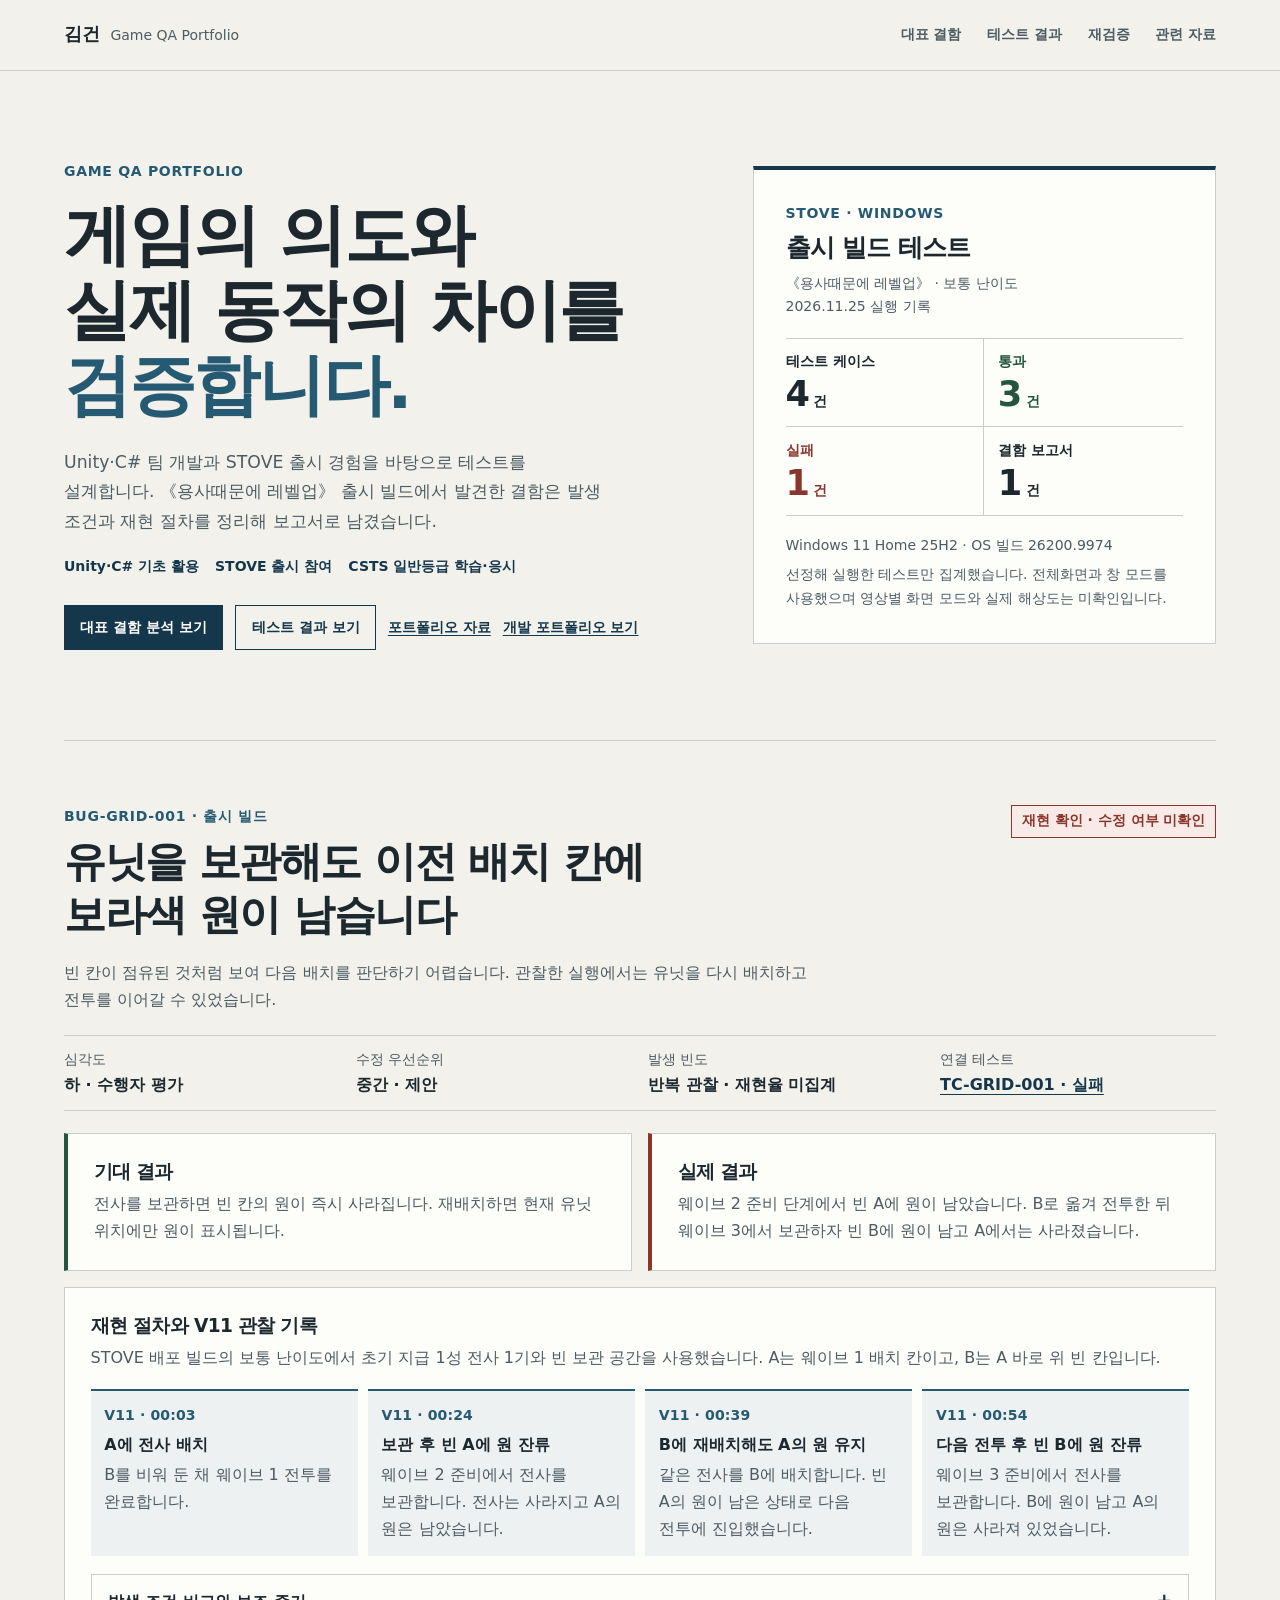
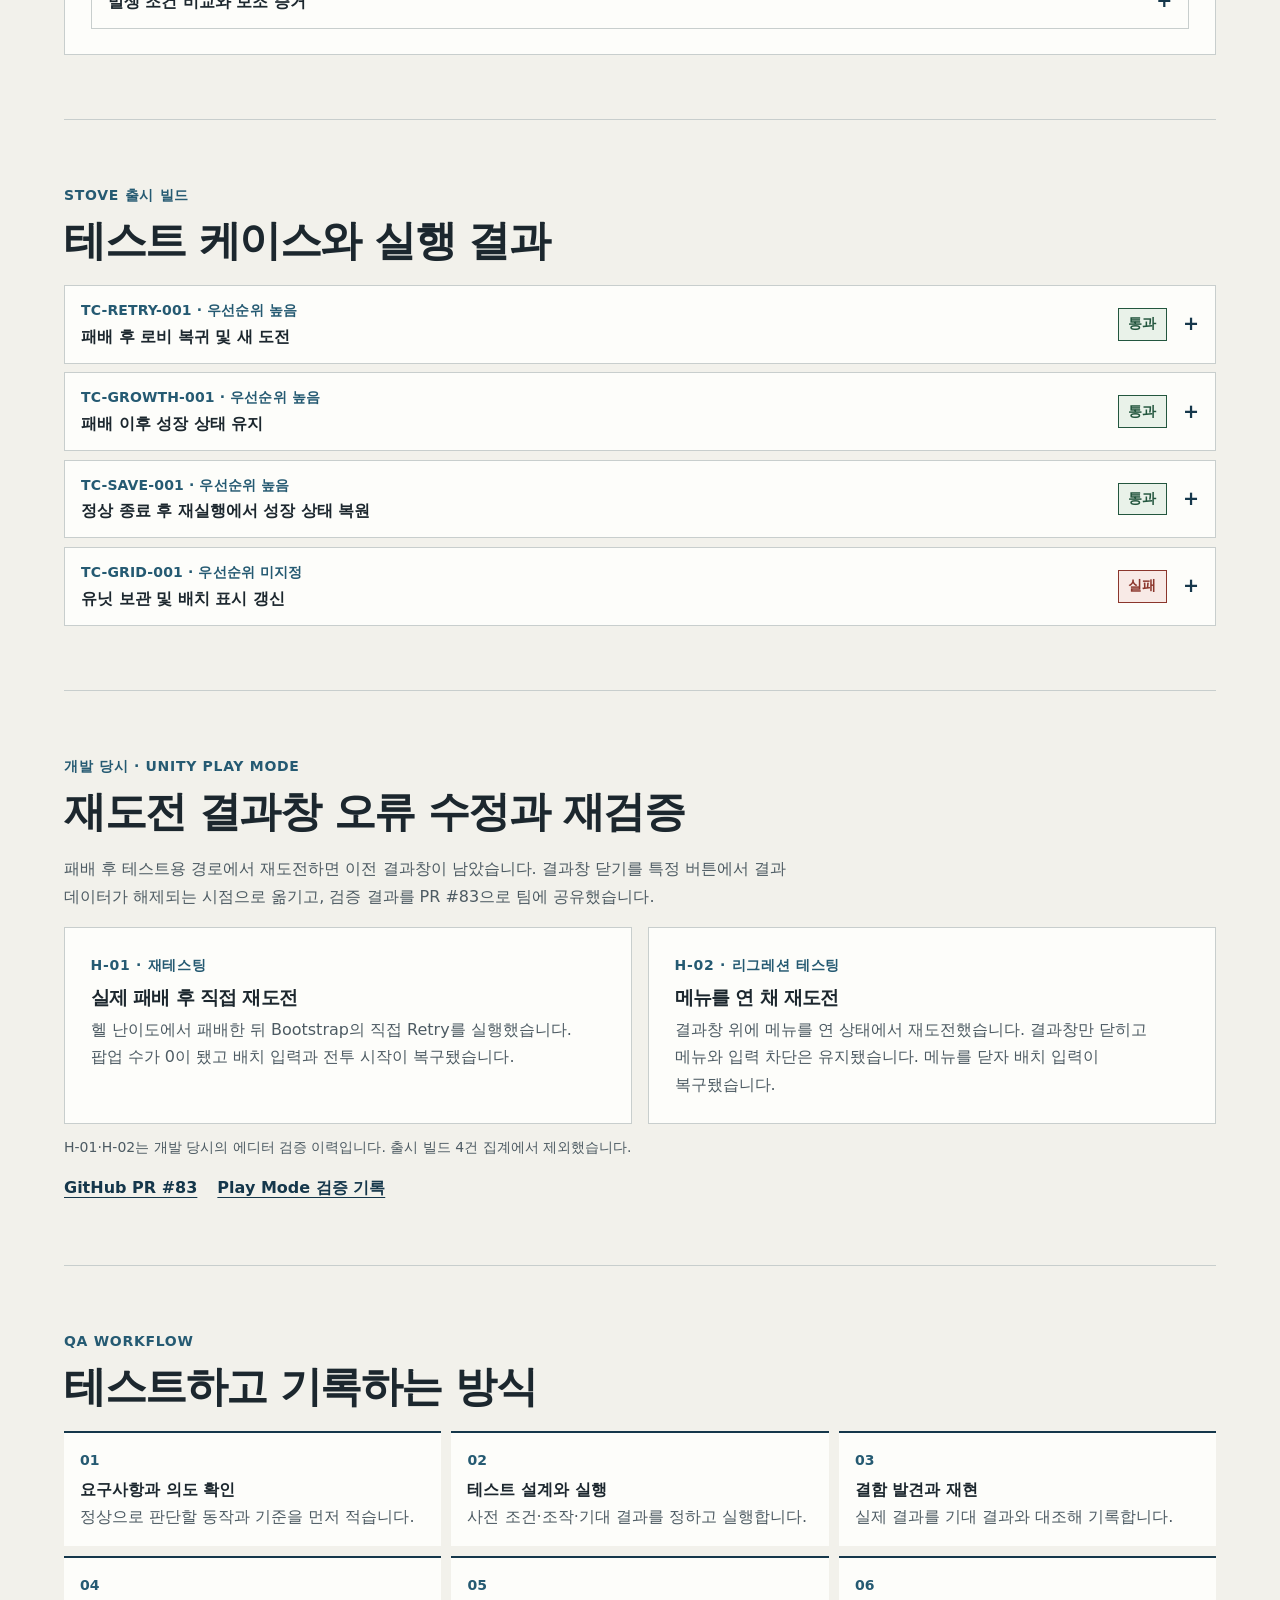
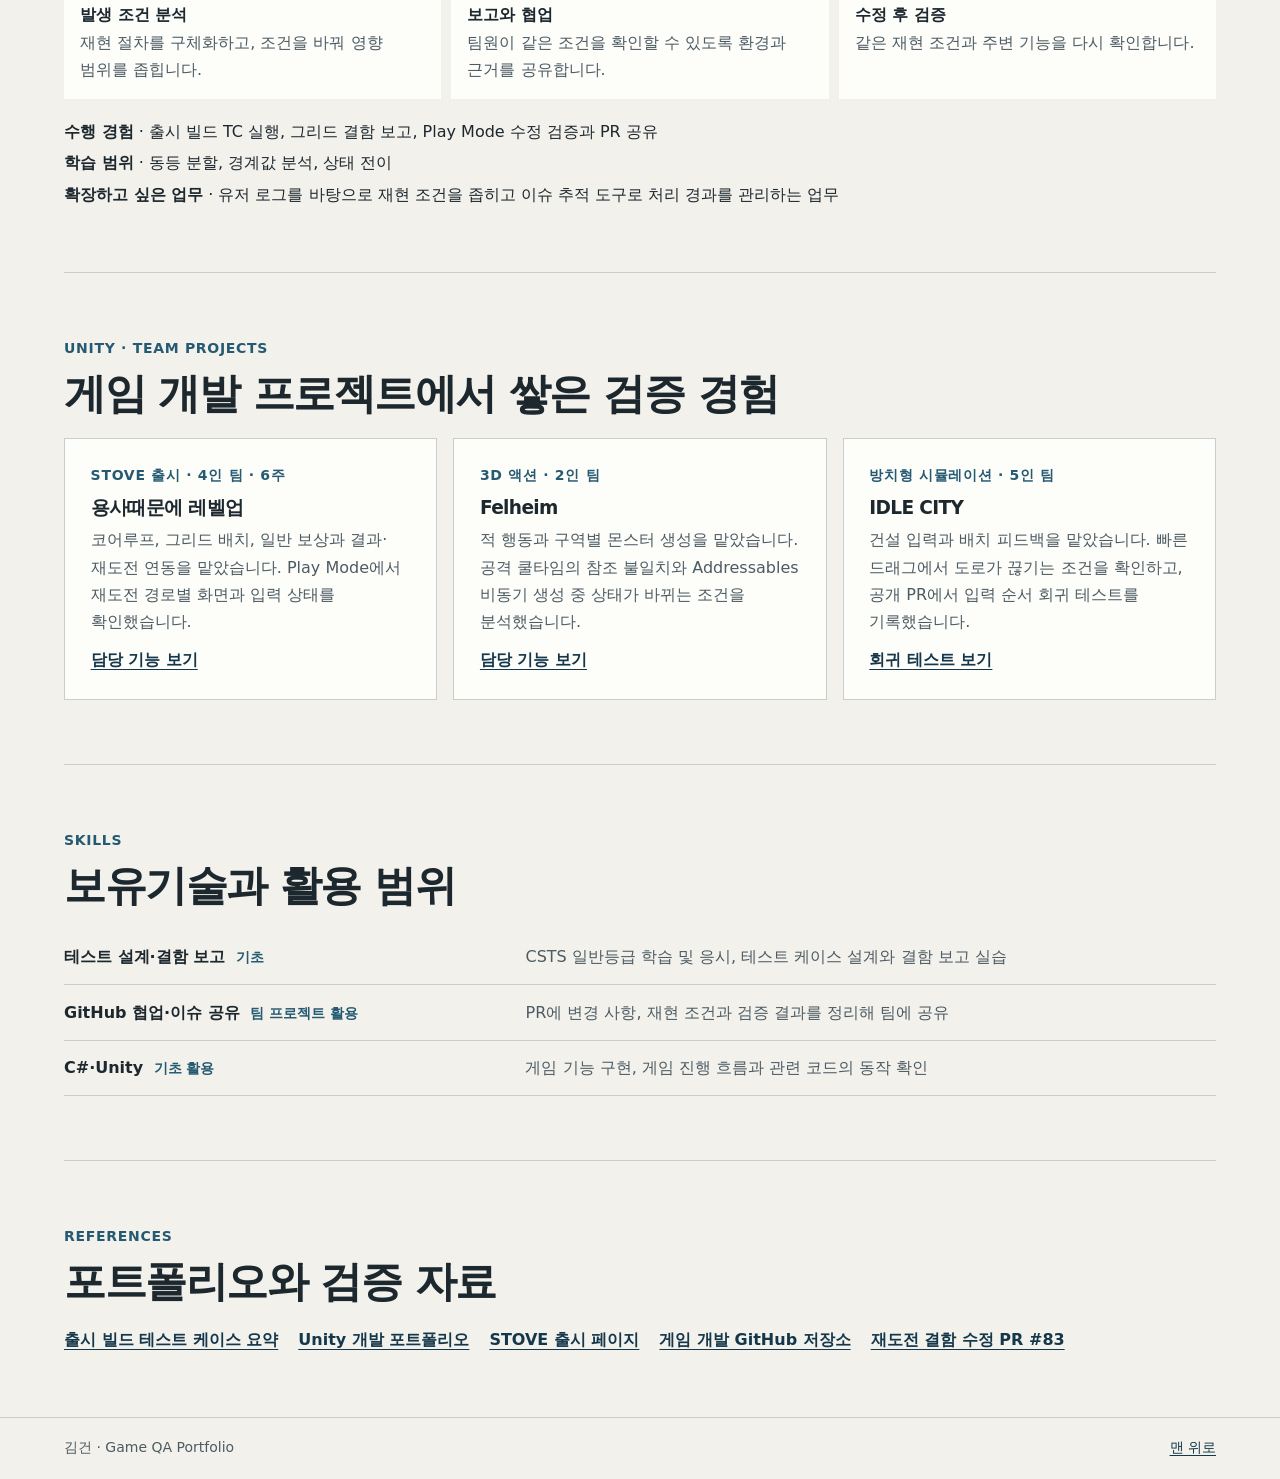
==== qa/index.html @ 7993662d "feat(portfolio): 게임 QA 포트폴리오 페이지 추가" ====
<!doctype html>
<html lang="ko">
<head>
    <meta charset="utf-8">
    <meta name="viewport" content="width=device-width, initial-scale=1">
    <meta name="description" content="김건의 게임 QA 포트폴리오. STOVE 출시 빌드 테스트, 그리드 표시 결함 보고, Unity Play Mode 재테스팅과 리그레션 테스팅 기록입니다.">
    <title>김건 · 게임 QA 포트폴리오</title>
    <link rel="stylesheet" href="./style.css">
    <link rel="icon" href="./icon.svg" type="image/svg+xml">
</head>
<body>
    <a class="skip" href="#main">본문 바로가기</a>
    <header class="site-header">
        <div class="shell header-inner">
            <a class="brand" href="#top"><strong>김건</strong><span>Game QA Portfolio</span></a>
            <nav aria-label="주요 메뉴">
                <a href="#bug-grid">대표 결함</a>
                <a href="#test-results">테스트 결과</a>
                <a href="#retry-history">재검증</a>
                <a href="#resources">관련 자료</a>
            </nav>
        </div>
    </header>

    <main id="main" tabindex="-1" class="shell">
        <section class="hero" id="top" aria-labelledby="intro-title">
            <div class="hero-copy">
                <p class="eyebrow">GAME QA PORTFOLIO</p>
                <h1 id="intro-title">게임의 의도와<br>실제 동작의 차이를<br class="hero-break"> <em>검증합니다.</em></h1>
                <p class="lead">Unity·C# 팀 개발과 STOVE 출시 경험을 바탕으로 테스트를 설계합니다. 《용사때문에 레벨업》 출시 빌드에서 발견한 결함은 발생 조건과 재현 절차를 정리해 보고서로 남겼습니다.</p>
                <ul class="credentials" aria-label="배경 및 학습 이력">
                    <li>Unity·C# 기초 활용</li><li>STOVE 출시 참여</li><li>CSTS 일반등급 학습·응시</li>
                </ul>
                <div class="actions">
                    <a class="button primary" href="#bug-grid">대표 결함 분석 보기</a>
                    <a class="button" href="#test-results">테스트 결과 보기</a>
                    <a class="quiet-link" href="#resources">포트폴리오 자료</a>
                    <a class="quiet-link" href="../index.html">개발 포트폴리오 보기</a>
                </div>
            </div>

            <aside class="run-card" aria-labelledby="run-title">
                <p class="eyebrow">STOVE · WINDOWS</p>
                <h2 id="run-title">출시 빌드 테스트</h2>
                <p class="run-context">《용사때문에 레벨업》 · 보통 난이도<br><time datetime="2026-11-25">2026.11.25</time> 실행 기록</p>
                <dl class="metrics">
                    <div><dt>테스트 케이스</dt><dd>4<span>건</span></dd></div>
                    <div class="pass"><dt>통과</dt><dd>3<span>건</span></dd></div>
                    <div class="fail"><dt>실패</dt><dd>1<span>건</span></dd></div>
                    <div><dt>결함 보고서</dt><dd>1<span>건</span></dd></div>
                </dl>
                <p class="small">Windows 11 Home 25H2 · OS 빌드 26200.9974</p>
                <p class="small">선정해 실행한 테스트만 집계했습니다. 전체화면과 창 모드를 사용했으며 영상별 화면 모드와 실제 해상도는 미확인입니다.</p>
            </aside>
        </section>

        <section id="bug-grid" class="section" aria-labelledby="bug-title">
            <header class="section-head">
                <div><p class="eyebrow">BUG-GRID-001 · 출시 빌드</p><h2 id="bug-title">유닛을 보관해도 이전 배치 칸에<br class="wide-break"> 보라색 원이 남습니다</h2></div>
                <span class="badge fail">재현 확인 · 수정 여부 미확인</span>
            </header>
            <p class="section-lead">빈 칸이 점유된 것처럼 보여 다음 배치를 판단하기 어렵습니다. 관찰한 실행에서는 유닛을 다시 배치하고 전투를 이어갈 수 있었습니다.</p>
            <dl class="bug-meta">
                <div><dt>심각도</dt><dd>하 · 수행자 평가</dd></div>
                <div><dt>수정 우선순위</dt><dd>중간 · 제안</dd></div>
                <div><dt>발생 빈도</dt><dd>반복 관찰 · 재현율 미집계</dd></div>
                <div><dt>연결 테스트</dt><dd><a href="#tc-grid">TC-GRID-001 · 실패</a></dd></div>
            </dl>
            <div class="comparison">
                <article><h3>기대 결과</h3><p>전사를 보관하면 빈 칸의 원이 즉시 사라집니다. 재배치하면 현재 유닛 위치에만 원이 표시됩니다.</p></article>
                <article class="observed"><h3>실제 결과</h3><p>웨이브 2 준비 단계에서 빈 A에 원이 남았습니다. B로 옮겨 전투한 뒤 웨이브 3에서 보관하자 빈 B에 원이 남고 A에서는 사라졌습니다.</p></article>
            </div>
            <div class="panel">
                <h3>재현 절차와 V11 관찰 기록</h3>
                <p>STOVE 배포 빌드의 보통 난이도에서 초기 지급 1성 전사 1기와 빈 보관 공간을 사용했습니다. A는 웨이브 1 배치 칸이고, B는 A 바로 위 빈 칸입니다.</p>
                <ol class="evidence-steps" id="v11-evidence">
                    <li><span class="timecode">V11 · 00:03</span><strong>A에 전사 배치</strong><p>B를 비워 둔 채 웨이브 1 전투를 완료합니다.</p></li>
                    <li><span class="timecode">V11 · 00:24</span><strong>보관 후 빈 A에 원 잔류</strong><p>웨이브 2 준비에서 전사를 보관합니다. 전사는 사라지고 A의 원은 남았습니다.</p></li>
                    <li><span class="timecode">V11 · 00:39</span><strong>B에 재배치해도 A의 원 유지</strong><p>같은 전사를 B에 배치합니다. 빈 A의 원이 남은 상태로 다음 전투에 진입했습니다.</p></li>
                    <li><span class="timecode">V11 · 00:54</span><strong>다음 전투 후 빈 B에 원 잔류</strong><p>웨이브 3 준비에서 전사를 보관합니다. B에 원이 남고 A의 원은 사라져 있었습니다.</p></li>
                </ol>
                <details>
                    <summary>발생 조건 비교와 보조 증거</summary>
                    <div class="details-body">
                        <p>동일 전사를 A와 B에 번갈아 배치했을 때 원이 남은 위치는 직전 전투의 배치 칸과 일치했습니다. 합성하지 않은 초기 전사와 보상 유닛에서도 관찰했습니다. 내부 원인과 A의 정확한 표시 해제 시점은 미확인입니다.</p>
                        <ul><li><strong>V6</strong> 보관 후 빈 칸에 원이 남았고, 커서를 옮겨도 유지됐습니다.</li><li><strong>V7</strong> 웨이브 2 준비 단계에서 보관 뒤 같은 현상을 관찰했습니다.</li><li><strong>V8</strong> 합성하지 않은 초기 전사에서도 관찰했습니다.</li><li><strong>V9</strong> 보상 유닛과 전투 직전 배치 구역을 빈 네 칸의 표시와 대조했습니다.</li></ul>
                    </div>
                </details>
            </div>
        </section>

        <section id="test-results" class="section" aria-labelledby="test-title">
            <header class="section-head"><div><p class="eyebrow">STOVE 출시 빌드</p><h2 id="test-title">테스트 케이스와 실행 결과</h2></div></header>
            <div class="test-list">
                <details id="tc-retry" class="test-case">
                    <summary><span><span class="case-id">TC-RETRY-001 · 우선순위 높음</span><strong>패배 후 로비 복귀 및 새 도전</strong></span><span class="badge pass">통과</span></summary>
                    <div class="details-body"><p>패배 결과창에서 ‘뒤로’를 눌러 로비로 이동한 뒤 다시 전투를 준비했습니다. 이전 결과창 없이 유닛 배치, 전투 시작, 첫 웨이브 보상까지 확인했습니다.</p><p class="small">V1·V2는 수행자가 동일 실행으로 확인한 두 영상이며, 사이 조작은 미확인입니다. V4는 추가 관찰입니다.</p></div>
                </details>
                <details id="tc-growth" class="test-case">
                    <summary><span><span class="case-id">TC-GROWTH-001 · 우선순위 높음</span><strong>패배 이후 성장 상태 유지</strong></span><span class="badge pass">통과</span></summary>
                    <div class="details-body"><p>같은 실행에서 패배 전후의 마왕 LV.2, 규모 확장, 얼음 가시 해금·장착 상태를 비교했습니다. 새 도전에서도 그리드 추가 1칸과 얼음 가시 시전을 확인했습니다.</p><p class="small">증거 V3·V4. 화면에서 비교한 성장 항목이 검증 범위입니다.</p></div>
                </details>
                <details id="tc-save" class="test-case">
                    <summary><span><span class="case-id">TC-SAVE-001 · 우선순위 높음</span><strong>정상 종료 후 재실행에서 성장 상태 복원</strong></span><span class="badge pass">통과</span></summary>
                    <div class="details-body"><p>종료 전 V4와 재실행 후 V5에서 LV.2, 특성, 스킬 해금과 슬롯 구성을 비교했습니다. 새 도전에서 그리드 추가 1칸과 얼음 가시 시전까지 확인했습니다.</p><p class="small">정상 종료와 STOVE ‘실행’은 수행자 확인 U-01에 근거합니다. 정확한 누적 XP는 미확인입니다.</p></div>
                </details>
                <details id="tc-grid" class="test-case">
                    <summary><span><span class="case-id">TC-GRID-001 · 우선순위 미지정</span><strong>유닛 보관 및 배치 표시 갱신</strong></span><span class="badge fail">실패</span></summary>
                    <div class="details-body"><p>초기 1성 전사를 A와 B에 배치해 각각 전투한 뒤 보관 시점의 표시를 비교했습니다. 이전 전투에서 배치했던 빈 칸에 원이 남았습니다.</p><p><a href="#bug-grid">BUG-GRID-001 결함 보고</a> · <a href="#v11-evidence">V11 관찰 기록</a></p></div>
                </details>
            </div>
        </section>

        <section id="retry-history" class="section" aria-labelledby="retry-title">
            <header class="section-head"><div><p class="eyebrow">개발 당시 · UNITY PLAY MODE</p><h2 id="retry-title">재도전 결과창 오류 수정과 재검증</h2></div></header>
            <p class="section-lead">패배 후 테스트용 경로에서 재도전하면 이전 결과창이 남았습니다. 결과창 닫기를 특정 버튼에서 결과 데이터가 해제되는 시점으로 옮기고, 검증 결과를 PR #83으로 팀에 공유했습니다.</p>
            <div class="two-up">
                <article class="panel history"><p class="eyebrow">H-01 · 재테스팅</p><h3>실제 패배 후 직접 재도전</h3><p>헬 난이도에서 패배한 뒤 Bootstrap의 직접 Retry를 실행했습니다. 팝업 수가 0이 됐고 배치 입력과 전투 시작이 복구됐습니다.</p></article>
                <article class="panel history"><p class="eyebrow">H-02 · 리그레션 테스팅</p><h3>메뉴를 연 채 재도전</h3><p>결과창 위에 메뉴를 연 상태에서 재도전했습니다. 결과창만 닫히고 메뉴와 입력 차단은 유지됐습니다. 메뉴를 닫자 배치 입력이 복구됐습니다.</p></article>
            </div>
            <p class="small history-note">H-01·H-02는 개발 당시의 에디터 검증 이력입니다. 출시 빌드 4건 집계에서 제외했습니다.</p>
            <div class="text-links"><a href="https://github.com/OZ-GAME-LAB/OZGL2_1/pull/83">GitHub PR #83</a><a href="https://github.com/OZ-GAME-LAB/OZGL2_1/blob/b590109b6304a40cafeb664fd52e78e1376f9ba2/Docs/OutdoorBattlefield-Camps-81.md#재도전-후-결과-팝업-잔류-수정">Play Mode 검증 기록</a></div>
        </section>

        <section id="approach" class="section" aria-labelledby="approach-title">
            <header class="section-head"><div><p class="eyebrow">QA WORKFLOW</p><h2 id="approach-title">테스트하고 기록하는 방식</h2></div></header>
            <ol class="workflow">
                <li><strong>요구사항과 의도 확인</strong><p>정상으로 판단할 동작과 기준을 먼저 적습니다.</p></li>
                <li><strong>테스트 설계와 실행</strong><p>사전 조건·조작·기대 결과를 정하고 실행합니다.</p></li>
                <li><strong>결함 발견과 재현</strong><p>실제 결과를 기대 결과와 대조해 기록합니다.</p></li>
                <li><strong>발생 조건 분석</strong><p>재현 절차를 구체화하고, 조건을 바꿔 영향 범위를 좁힙니다.</p></li>
                <li><strong>보고와 협업</strong><p>팀원이 같은 조건을 확인할 수 있도록 환경과 근거를 공유합니다.</p></li>
                <li><strong>수정 후 검증</strong><p>같은 재현 조건과 주변 기능을 다시 확인합니다.</p></li>
            </ol>
            <div class="experience-note"><p><strong>수행 경험</strong> · 출시 빌드 TC 실행, 그리드 결함 보고, Play Mode 수정 검증과 PR 공유</p><p><strong>학습 범위</strong> · 동등 분할, 경계값 분석, 상태 전이</p><p><strong>확장하고 싶은 업무</strong> · 유저 로그를 바탕으로 재현 조건을 좁히고 이슈 추적 도구로 처리 경과를 관리하는 업무</p></div>
        </section>

        <section id="projects" class="section" aria-labelledby="projects-title">
            <header class="section-head"><div><p class="eyebrow">UNITY · TEAM PROJECTS</p><h2 id="projects-title">게임 개발 프로젝트에서 쌓은 검증 경험</h2></div></header>
            <div class="three-up">
                <article class="panel project"><p class="eyebrow">STOVE 출시 · 4인 팀 · 6주</p><h3>용사때문에 레벨업</h3><p>코어루프, 그리드 배치, 일반 보상과 결과·재도전 연동을 맡았습니다. Play Mode에서 재도전 경로별 화면과 입력 상태를 확인했습니다.</p><a href="../index.html#castle-defense">담당 기능 보기</a></article>
                <article class="panel project"><p class="eyebrow">3D 액션 · 2인 팀</p><h3>Felheim</h3><p>적 행동과 구역별 몬스터 생성을 맡았습니다. 공격 쿨타임의 참조 불일치와 Addressables 비동기 생성 중 상태가 바뀌는 조건을 분석했습니다.</p><a href="../index.html#felheim">담당 기능 보기</a></article>
                <article class="panel project"><p class="eyebrow">방치형 시뮬레이션 · 5인 팀</p><h3>IDLE CITY</h3><p>건설 입력과 배치 피드백을 맡았습니다. 빠른 드래그에서 도로가 끊기는 조건을 확인하고, 공개 PR에서 입력 순서 회귀 테스트를 기록했습니다.</p><a href="../index.html#idle-case-drag">회귀 테스트 보기</a></article>
            </div>
        </section>

        <section id="skills" class="section" aria-labelledby="skills-title">
            <header class="section-head"><div><p class="eyebrow">SKILLS</p><h2 id="skills-title">보유기술과 활용 범위</h2></div></header>
            <dl class="skill-list">
                <div><dt>테스트 설계·결함 보고 <span>기초</span></dt><dd>CSTS 일반등급 학습 및 응시, 테스트 케이스 설계와 결함 보고 실습</dd></div>
                <div><dt>GitHub 협업·이슈 공유 <span>팀 프로젝트 활용</span></dt><dd>PR에 변경 사항, 재현 조건과 검증 결과를 정리해 팀에 공유</dd></div>
                <div><dt>C#·Unity <span>기초 활용</span></dt><dd>게임 기능 구현, 게임 진행 흐름과 관련 코드의 동작 확인</dd></div>
            </dl>
        </section>

        <section id="resources" class="section resources" aria-labelledby="resources-title">
            <header class="section-head"><div><p class="eyebrow">REFERENCES</p><h2 id="resources-title">포트폴리오와 검증 자료</h2></div></header>
            <ul>
                <li><a href="#test-results">출시 빌드 테스트 케이스 요약</a></li>
                <li><a href="../index.html">Unity 개발 포트폴리오</a></li>
                <li><a href="https://store.onstove.com/ko/games/106167">STOVE 출시 페이지</a></li>
                <li><a href="https://github.com/OZ-GAME-LAB/OZGL2_1">게임 개발 GitHub 저장소</a></li>
                <li><a href="https://github.com/OZ-GAME-LAB/OZGL2_1/pull/83">재도전 결함 수정 PR #83</a></li>
            </ul>
        </section>
    </main>
    <footer class="site-footer"><div class="shell"><p>김건 · Game QA Portfolio</p><a href="#top">맨 위로</a></div></footer>
</body>
</html>
---- qa/style.css ----
:root {
    color-scheme: light;
    --paper: #f2f1eb;
    --white: #fdfdfa;
    --ink: #1c272e;
    --navy: #15374b;
    --blue: #255a72;
    --muted: #4d5b63;
    --line: #c8cecd;
    --pass: #23563e;
    --pass-bg: #e9f2e9;
    --fail: #8b362c;
    --fail-bg: #f8eae6;
    font-family: "Noto Sans KR", "Malgun Gothic", "Apple SD Gothic Neo", system-ui, sans-serif;
    color: var(--ink);
    background: var(--paper);
    line-height: 1.7;
    word-break: keep-all;
    overflow-wrap: anywhere;
}

*, *::before, *::after { box-sizing: border-box; }
body { margin: 0; }
main, section, details, ol { scroll-margin-block-start: 1.25rem; }
h1, h2, h3, p, dl, dd { margin: 0; }
h1, h2, h3 { line-height: 1.25; letter-spacing: -.035em; }
a { color: var(--navy); text-underline-offset: .23em; }
a:hover { color: var(--blue); }
:focus-visible { outline: 2px solid var(--blue); outline-offset: 4px; }
.shell { width: min(72rem, calc(100% - 5rem)); margin-inline: auto; }
.skip { position: fixed; z-index: 2; top: .75rem; left: .75rem; padding: .65rem 1rem; background: var(--white); transform: translateY(-160%); }
.skip:focus { transform: none; }
.site-header { border-bottom: 1px solid var(--line); }
.header-inner { display: flex; justify-content: space-between; align-items: center; gap: 1rem; min-height: 4.35rem; }
.brand { display: flex; align-items: baseline; gap: .65rem; text-decoration: none; color: var(--ink); }
.brand strong { font-size: 1.14rem; }
.brand span, nav a { color: var(--muted); font-size: .875rem; }
nav { display: flex; column-gap: 1.6rem; row-gap: .25rem; flex-wrap: wrap; }
nav a { text-decoration: none; font-weight: 700; }
nav a:hover { text-decoration: underline; }

.hero { display: grid; grid-template-columns: minmax(0, 1.32fr) minmax(0, 1fr); gap: clamp(2rem, 6vw, 6rem); align-items: center; padding-block: clamp(3rem, 7vw, 6rem); }
.eyebrow, .timecode, .case-id { color: var(--blue); font-weight: 700; font-size: .875rem; letter-spacing: .05em; }
h1 { margin-block: .85rem 1.55rem; font-size: clamp(2.45rem, 5.2vw, 4.6rem); line-height: 1.13; }
h1 em { color: var(--blue); font-style: normal; }
.lead { max-width: 34rem; color: var(--muted); font-size: 1.08rem; }
.credentials { display: flex; flex-wrap: wrap; gap: .3rem 1rem; margin: 1.15rem 0 0; padding: 0; list-style: none; }
.credentials li { font-weight: 700; color: var(--navy); font-size: .875rem; }
.actions { display: flex; gap: .625rem .75rem; align-items: center; flex-wrap: wrap; margin-top: 1.65rem; }
.button { display: inline-flex; align-items: center; justify-content: center; min-height: 2.85rem; padding: .55rem .95rem; font-size: .9rem; font-weight: 700; text-decoration: none; border: 1px solid var(--navy); }
.button:hover { background: #e7eef0; }
.button.primary { color: #fff; background: var(--navy); }
.button.primary:hover { background: var(--blue); }
.quiet-link { padding: .45rem 0; font-weight: 700; font-size: .875rem; }
.run-card { padding: clamp(1.25rem, 3vw, 2rem); border: 1px solid var(--line); border-top: 4px solid var(--navy); background: var(--white); }
.run-card h2 { margin: .45rem 0; font-size: 1.55rem; }
.run-context, .small { color: var(--muted); font-size: .875rem; }
.run-card .small + .small { margin-top: .35rem; }
.metrics { display: grid; grid-template-columns: repeat(2, minmax(0, 1fr)); margin: 1.15rem 0; border-block: 1px solid var(--line); }
.metrics > div { padding: .65rem .85rem; }
.metrics > div:nth-child(odd) { padding-left: 0; border-right: 1px solid var(--line); }
.metrics > div:nth-child(-n+2) { border-bottom: 1px solid var(--line); }
.metrics dt { font-size: .9rem; font-weight: 700; }
.metrics dd { font-size: 2.2rem; line-height: 1.2; font-variant-numeric: tabular-nums; font-weight: 700; }
.metrics dd span { font-size: .85rem; margin-left: .2rem; }
.pass { color: var(--pass); }
.fail { color: var(--fail); }

.section { border-top: 1px solid var(--line); padding-block: clamp(2.45rem, 5vw, 4.25rem); }
.section-head { display: flex; align-items: flex-start; justify-content: space-between; gap: 1rem; margin-bottom: 1.1rem; }
.section-head h2 { margin-top: .4rem; font-size: clamp(1.7rem, 3.6vw, 2.65rem); }
.section-lead { max-width: 49rem; color: var(--muted); }
.badge { display: inline-block; padding: .22rem .6rem; font-size: .875rem; font-weight: 700; border: 1px solid currentColor; white-space: nowrap; }
.badge.pass { background: var(--pass-bg); }
.badge.fail { background: var(--fail-bg); }
.bug-meta { display: grid; grid-template-columns: repeat(4, minmax(0, 1fr)); gap: .65rem 1rem; margin: 1.4rem 0; padding-block: .7rem; border-block: 1px solid var(--line); }
.bug-meta dt { color: var(--muted); font-size: .875rem; }
.bug-meta dd { font-weight: 700; }
.comparison, .two-up, .three-up { display: grid; gap: 1rem; grid-template-columns: repeat(2, minmax(0, 1fr)); }
.comparison { margin-bottom: 1rem; }
.comparison article, .panel { background: var(--white); border: 1px solid var(--line); padding: clamp(1rem, 2.8vw, 1.6rem); }
.comparison article { border-left: 4px solid var(--pass); }
.comparison article.observed { border-left-color: var(--fail); }
.comparison h3, .panel h3 { font-size: 1.16rem; margin-bottom: .45rem; }
.comparison p, .panel p, .workflow p, .skill-list dd { color: var(--muted); }
.evidence-steps { list-style: none; margin: 1.1rem 0; padding: 0; display: grid; grid-template-columns: repeat(4, minmax(0, 1fr)); gap: .65rem; }
.evidence-steps li { padding: .85rem; background: #edf1f1; border-top: 2px solid var(--blue); }
.evidence-steps strong { display: block; line-height: 1.45; margin: .3rem 0; }
.timecode, .case-id { display: block; letter-spacing: .01em; }
details { border: 1px solid var(--line); background: var(--white); }
summary { position: relative; padding: .8rem 3rem .8rem 1rem; cursor: pointer; list-style: none; font-weight: 700; }
summary::-webkit-details-marker { display: none; }
summary::after { position: absolute; right: 1rem; top: 50%; translate: 0 -50%; content: "+"; color: var(--navy); font-size: 1.2rem; }
details[open] > summary::after { content: "−"; }
summary:hover { background: #edf1f1; }
.details-body { border-top: 1px solid var(--line); padding: .85rem 1rem; }
.details-body ul { padding-left: 1.35rem; margin-bottom: 0; }
.details-body p + p { margin-top: .4rem; }
.test-list { display: grid; gap: .55rem; }
.test-case summary { display: flex; justify-content: space-between; align-items: center; gap: .8rem; }
.case-id { font-size: .875rem; }
.history .eyebrow, .project .eyebrow { color: var(--blue); margin-bottom: .5rem; }
.history-note { margin-top: .75rem; }
.two-up { margin-top: 1.1rem; }
.text-links, .resources ul { display: flex; flex-wrap: wrap; gap: .65rem 1.25rem; margin: .85rem 0 0; font-weight: 700; }
.resources ul { list-style: none; padding: 0; }
.workflow { list-style: none; padding: 0; margin: 0; counter-reset: workflow; display: grid; grid-template-columns: repeat(3, minmax(0, 1fr)); gap: .65rem; }
.workflow li { border-top: 2px solid var(--navy); background: var(--white); padding: 1rem; counter-increment: workflow; }
.workflow li::before { content: counter(workflow, decimal-leading-zero); display: block; color: var(--blue); font-size: .875rem; font-weight: 700; margin-bottom: .2rem; }
.experience-note { margin-top: 1.2rem; }
.experience-note p + p { margin-top: .25rem; }
.three-up { grid-template-columns: repeat(3, minmax(0, 1fr)); }
.project { display: flex; flex-direction: column; align-items: flex-start; }
.project a { margin-top: auto; padding-top: .7rem; font-weight: 700; }
.skill-list > div { display: grid; grid-template-columns: minmax(0, 1fr) minmax(0, 1.55fr); gap: .35rem 1rem; padding: .85rem 0; border-bottom: 1px solid var(--line); }
.skill-list dt { font-weight: 700; }
.skill-list dt span { display: inline-block; color: var(--blue); margin-left: .3rem; font-size: .875rem; }
.site-footer { padding-block: 1.15rem; border-top: 1px solid var(--line); font-size: .875rem; color: var(--muted); }
.site-footer .shell { display: flex; justify-content: space-between; gap: 1rem; }

@media (max-width: 57rem) {
    .shell { width: calc(100% - 3rem); }
    .hero { gap: 2rem; }
    .evidence-steps, .bug-meta { grid-template-columns: repeat(2, minmax(0, 1fr)); }
    .wide-break { display: none; }
}

@media (max-width: 43rem) {
    .shell { width: calc(100% - 2rem); }
    .header-inner { align-items: flex-start; flex-direction: column; justify-content: center; padding-block: .65rem; gap: .45rem; }
    nav { column-gap: 1rem; }
    .hero { grid-template-columns: 1fr; padding-block: 2.3rem; gap: 1.55rem; }
    .hero-break { display: none; }
    h1 { margin-block: .5rem .9rem; }
    .actions { margin-top: 1.05rem; }
    .section-head { align-items: start; flex-direction: column; gap: .55rem; }
    .workflow { grid-template-columns: repeat(2, minmax(0, 1fr)); }
    .comparison, .two-up, .three-up, .skill-list > div { grid-template-columns: 1fr; }
    .test-case summary { padding-left: .75rem; gap: .5rem; }
}

@media (max-width: 22rem) {
    .evidence-steps, .workflow { grid-template-columns: 1fr; }
}
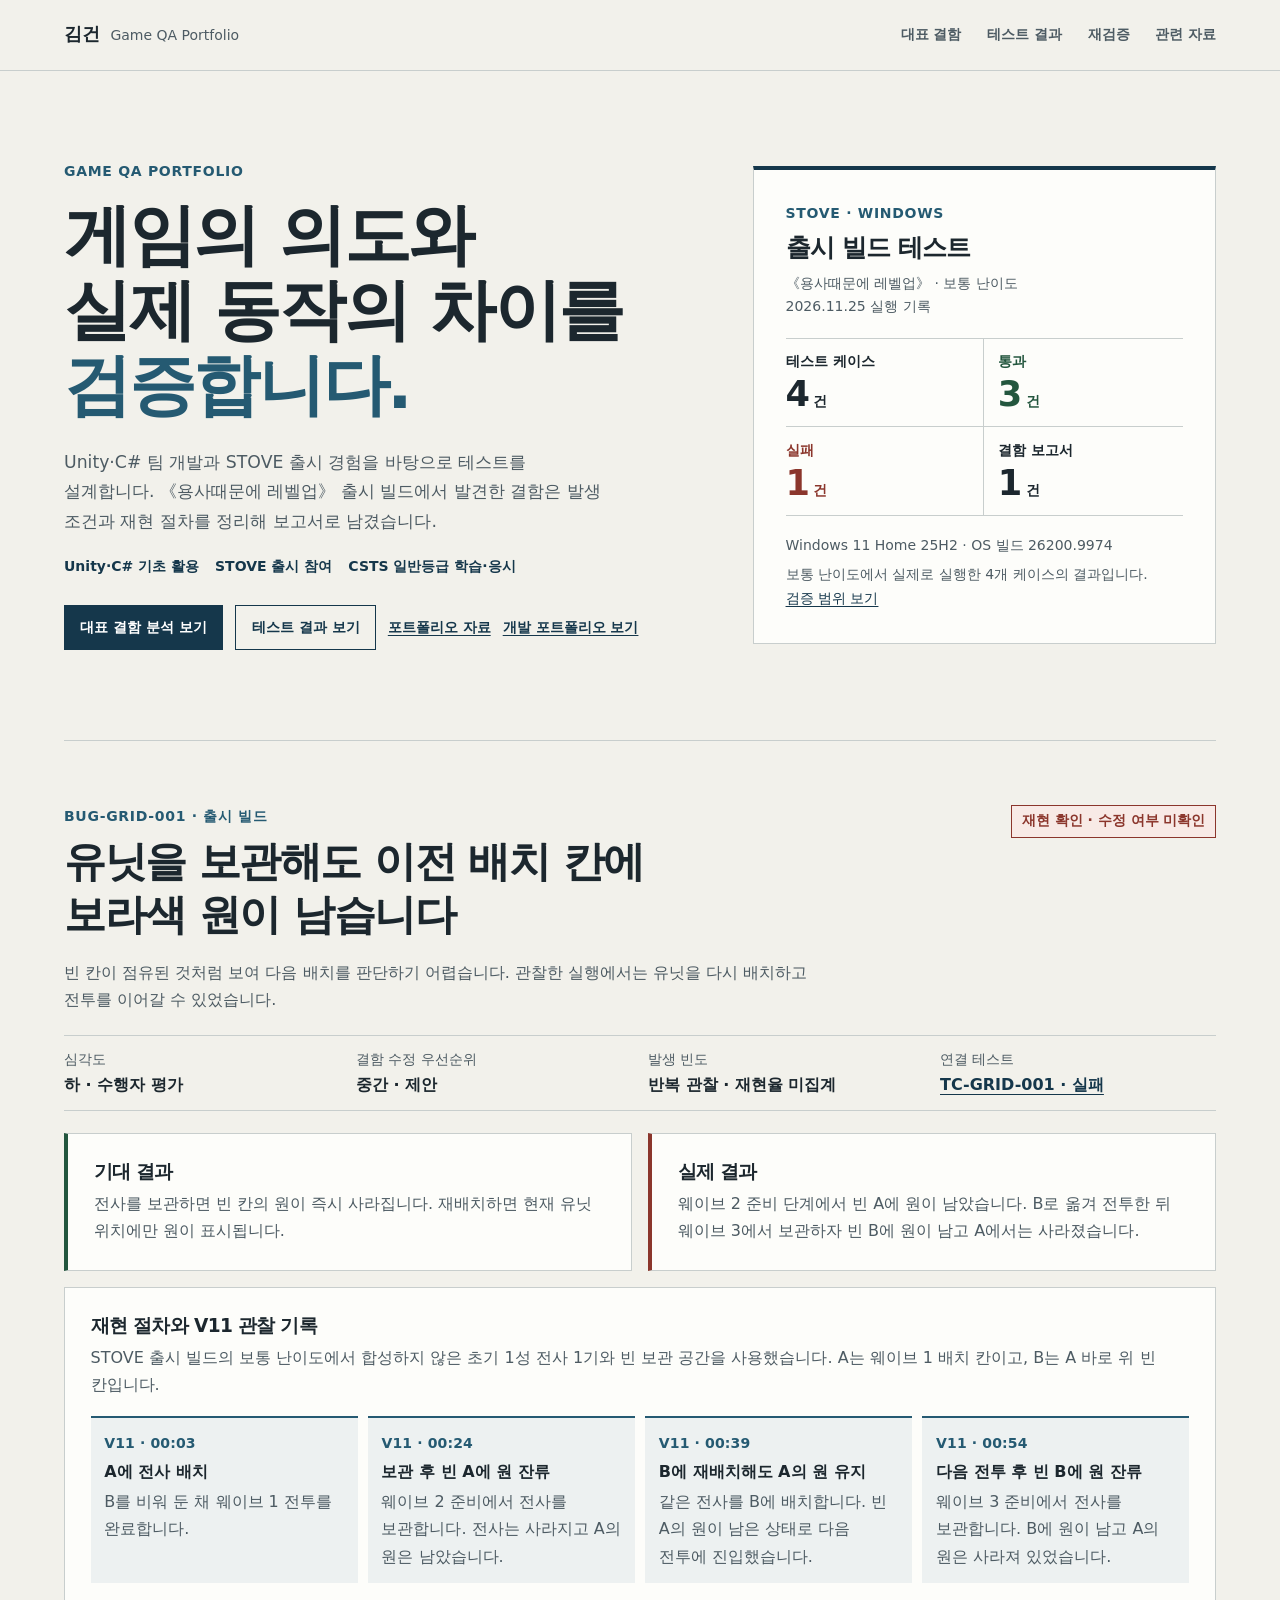
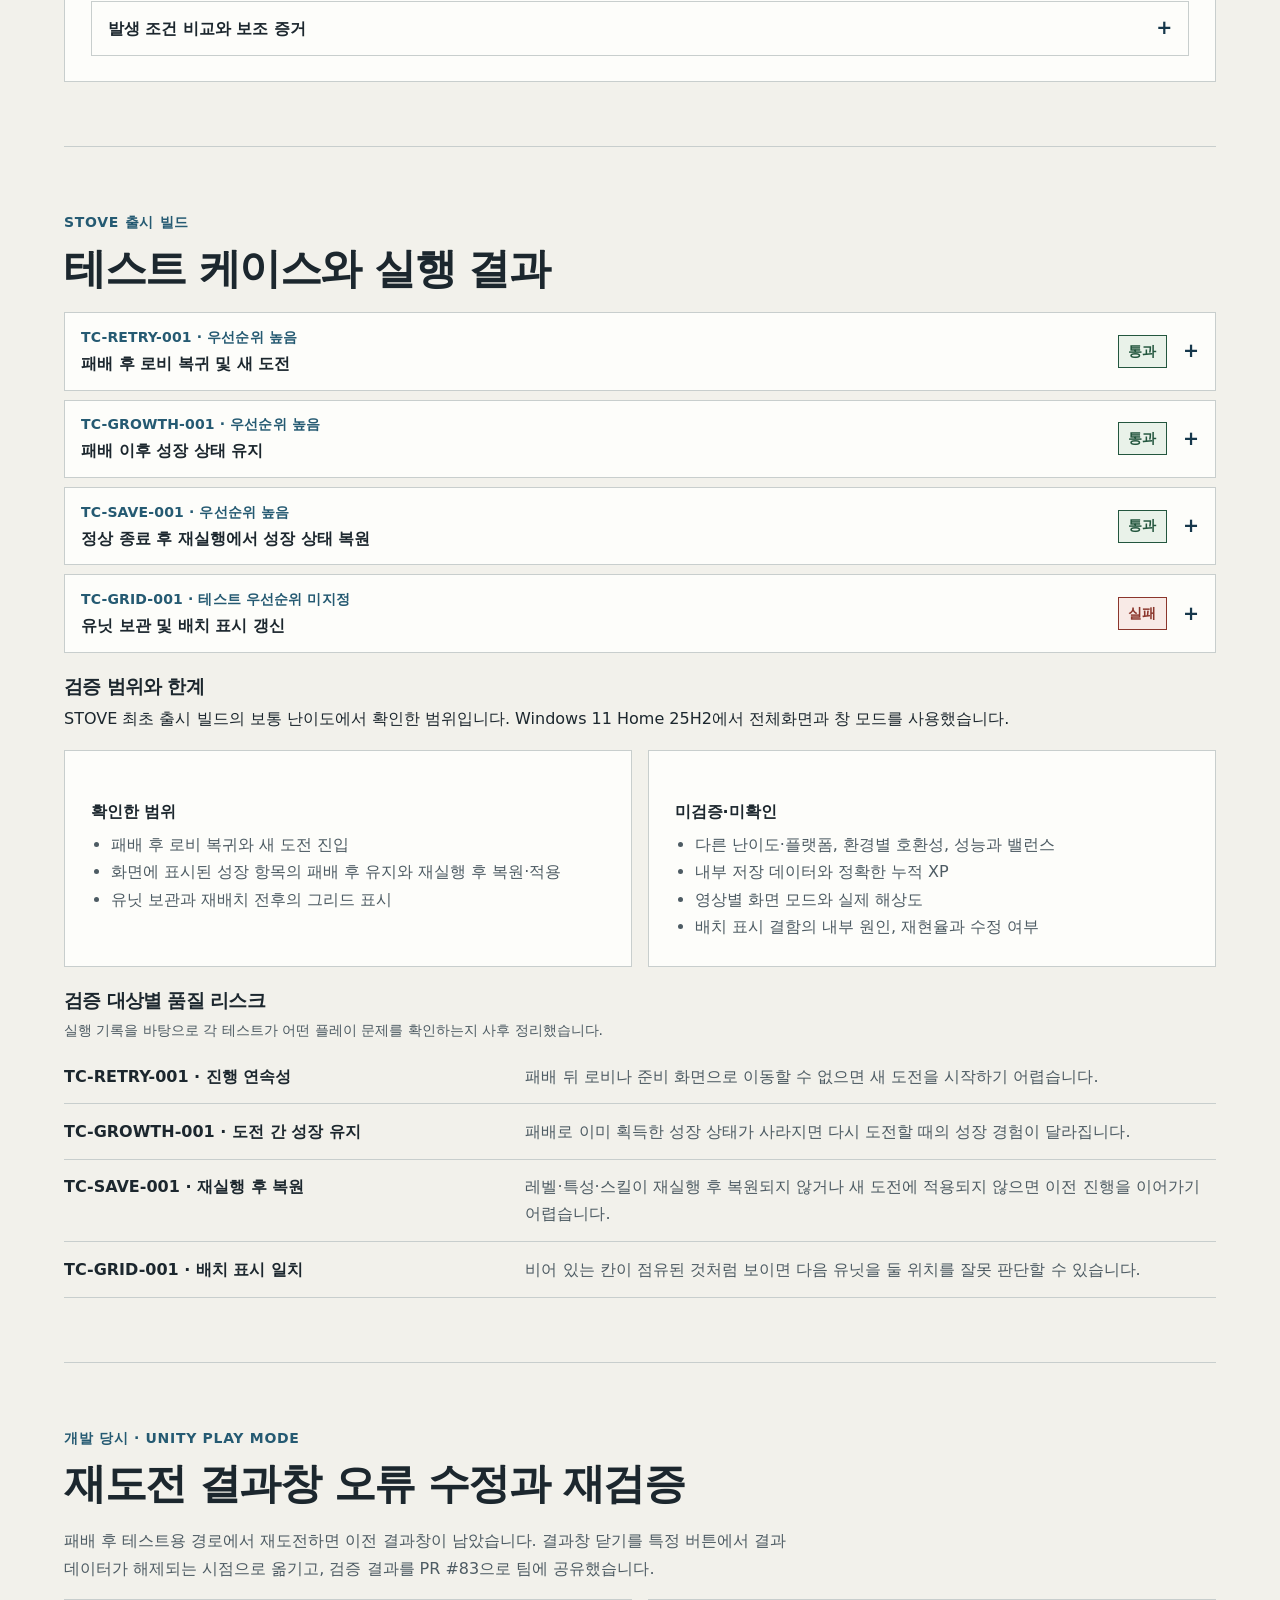
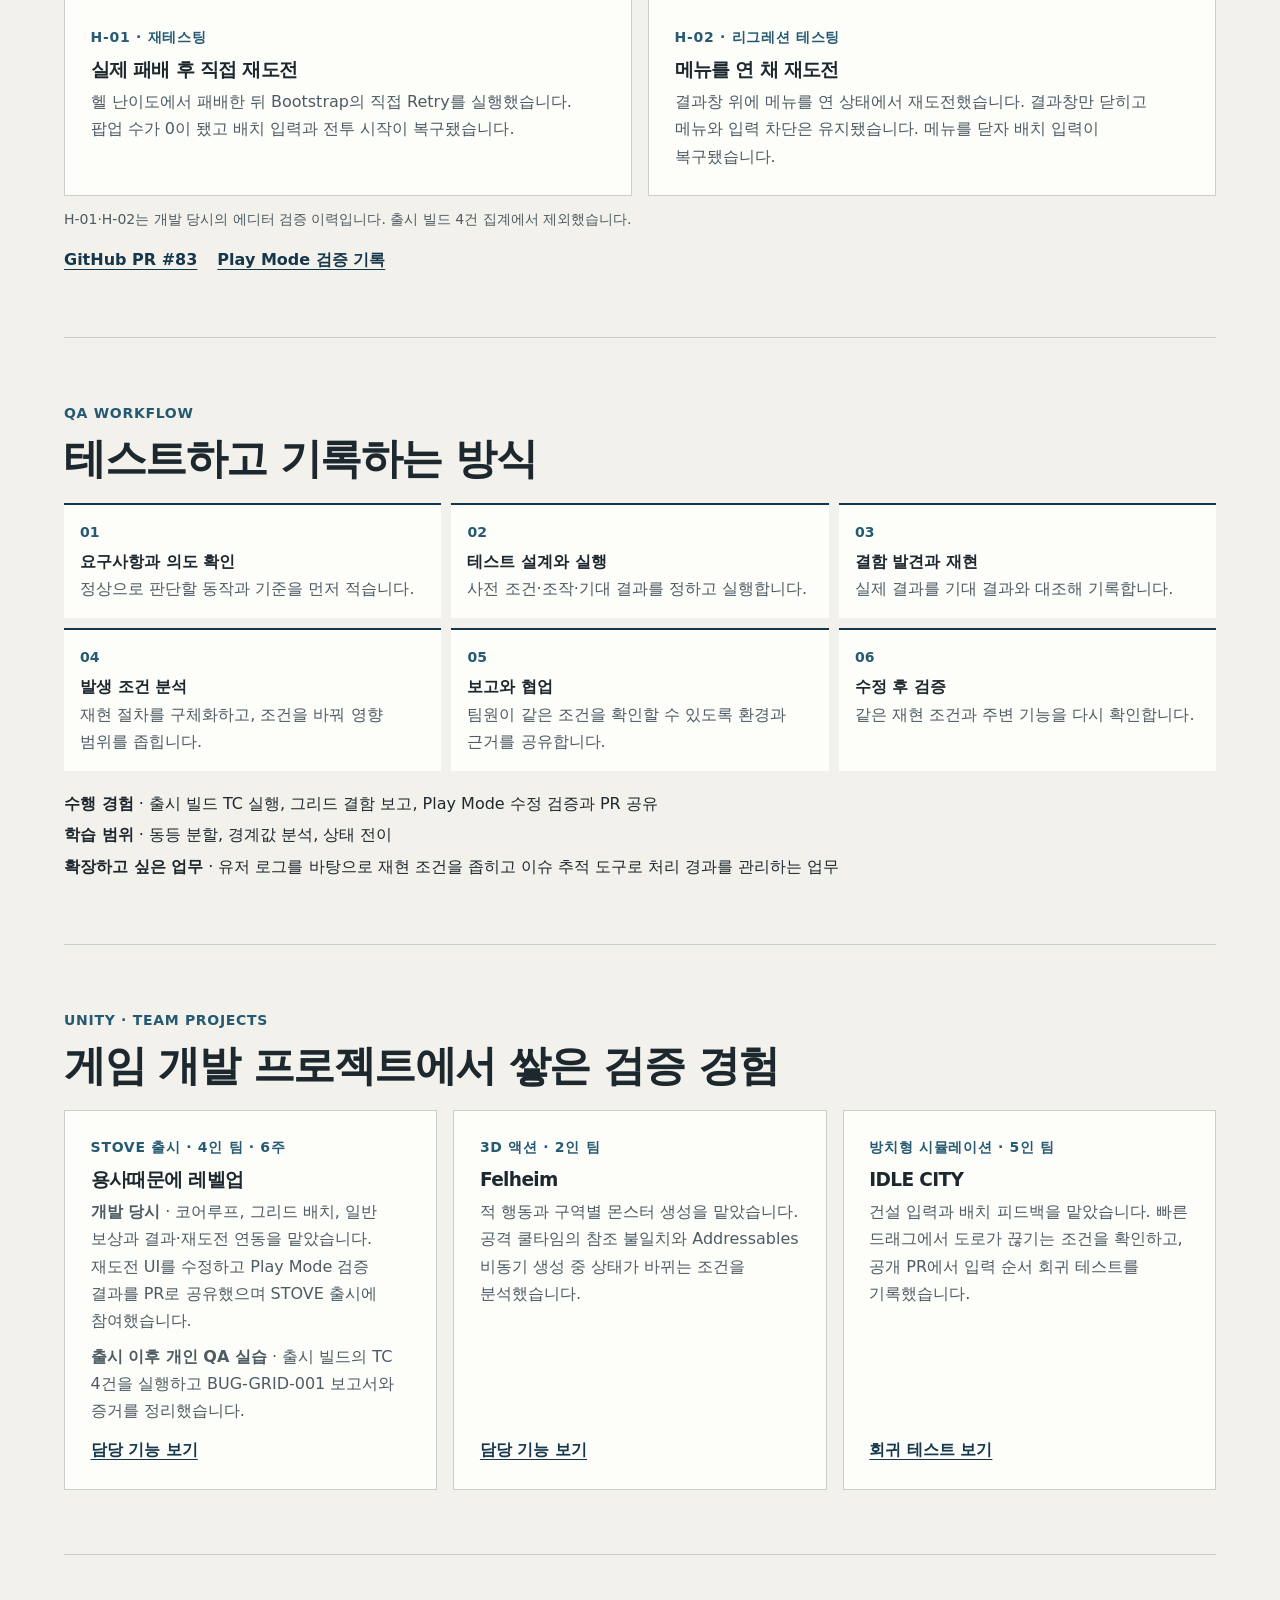
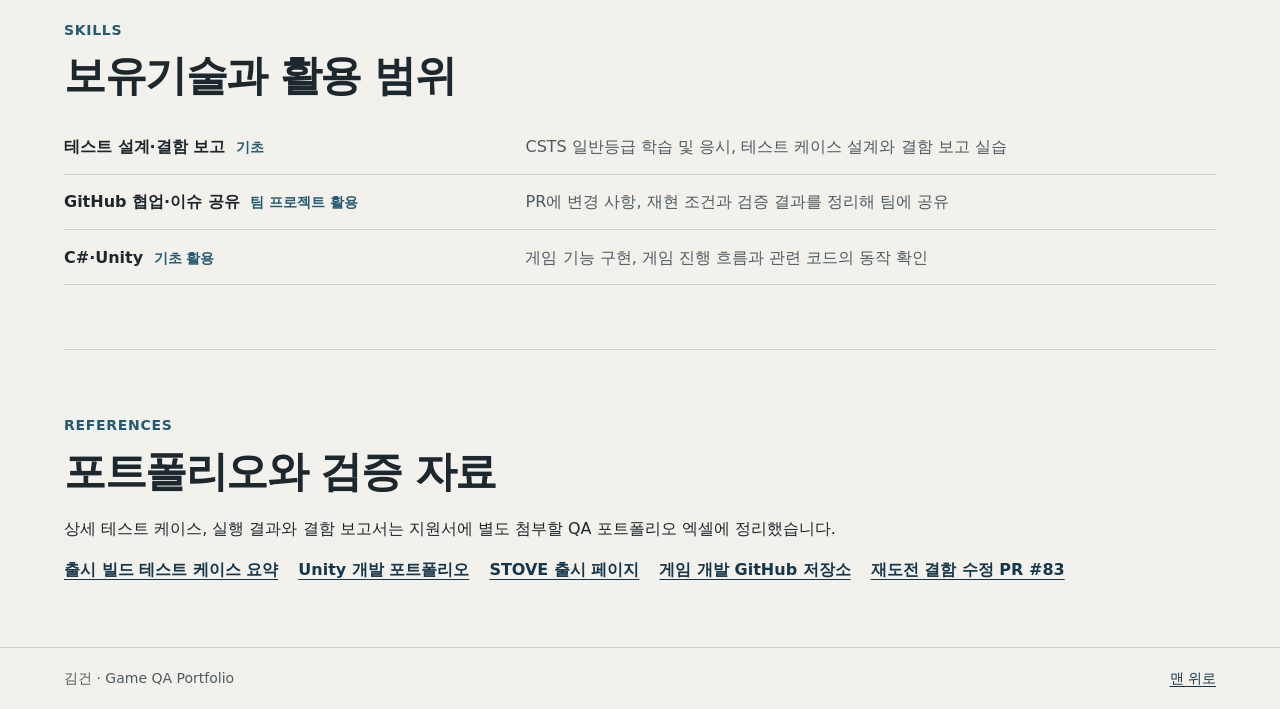
==== commit 989be707: "feat(qa): 검증 범위와 재도전 분석 보완" ====
--- a/qa/index.html
+++ b/qa/index.html
@@ -50,7 +50,7 @@
                     <div><dt>결함 보고서</dt><dd>1<span>건</span></dd></div>
                 </dl>
                 <p class="small">Windows 11 Home 25H2 · OS 빌드 26200.9974</p>
-                <p class="small">선정해 실행한 테스트만 집계했습니다. 전체화면과 창 모드를 사용했으며 영상별 화면 모드와 실제 해상도는 미확인입니다.</p>
+                <p class="small">보통 난이도에서 실제로 실행한 4개 케이스의 결과입니다. <a href="#test-scope">검증 범위 보기</a></p>
             </aside>
         </section>
 
@@ -62,7 +62,7 @@
             <p class="section-lead">빈 칸이 점유된 것처럼 보여 다음 배치를 판단하기 어렵습니다. 관찰한 실행에서는 유닛을 다시 배치하고 전투를 이어갈 수 있었습니다.</p>
             <dl class="bug-meta">
                 <div><dt>심각도</dt><dd>하 · 수행자 평가</dd></div>
-                <div><dt>수정 우선순위</dt><dd>중간 · 제안</dd></div>
+                <div><dt>결함 수정 우선순위</dt><dd>중간 · 제안</dd></div>
                 <div><dt>발생 빈도</dt><dd>반복 관찰 · 재현율 미집계</dd></div>
                 <div><dt>연결 테스트</dt><dd><a href="#tc-grid">TC-GRID-001 · 실패</a></dd></div>
             </dl>
@@ -72,7 +72,7 @@
             </div>
             <div class="panel">
                 <h3>재현 절차와 V11 관찰 기록</h3>
-                <p>STOVE 배포 빌드의 보통 난이도에서 초기 지급 1성 전사 1기와 빈 보관 공간을 사용했습니다. A는 웨이브 1 배치 칸이고, B는 A 바로 위 빈 칸입니다.</p>
+                <p>STOVE 출시 빌드의 보통 난이도에서 합성하지 않은 초기 1성 전사 1기와 빈 보관 공간을 사용했습니다. A는 웨이브 1 배치 칸이고, B는 A 바로 위 빈 칸입니다.</p>
                 <ol class="evidence-steps" id="v11-evidence">
                     <li><span class="timecode">V11 · 00:03</span><strong>A에 전사 배치</strong><p>B를 비워 둔 채 웨이브 1 전투를 완료합니다.</p></li>
                     <li><span class="timecode">V11 · 00:24</span><strong>보관 후 빈 A에 원 잔류</strong><p>웨이브 2 준비에서 전사를 보관합니다. 전사는 사라지고 A의 원은 남았습니다.</p></li>
@@ -82,8 +82,9 @@
                 <details>
                     <summary>발생 조건 비교와 보조 증거</summary>
                     <div class="details-body">
-                        <p>동일 전사를 A와 B에 번갈아 배치했을 때 원이 남은 위치는 직전 전투의 배치 칸과 일치했습니다. 합성하지 않은 초기 전사와 보상 유닛에서도 관찰했습니다. 내부 원인과 A의 정확한 표시 해제 시점은 미확인입니다.</p>
-                        <ul><li><strong>V6</strong> 보관 후 빈 칸에 원이 남았고, 커서를 옮겨도 유지됐습니다.</li><li><strong>V7</strong> 웨이브 2 준비 단계에서 보관 뒤 같은 현상을 관찰했습니다.</li><li><strong>V8</strong> 합성하지 않은 초기 전사에서도 관찰했습니다.</li><li><strong>V9</strong> 보상 유닛과 전투 직전 배치 구역을 빈 네 칸의 표시와 대조했습니다.</li></ul>
+                        <p><strong>발생·유지 조건</strong> · 전투 뒤 유닛을 보관하면 직전 배치 칸에 원이 남았습니다. V11에서는 같은 전사를 B로 옮겨도 빈 A에 남은 원이 유지됐습니다.</p>
+                        <p><strong>해소 관찰</strong> · 다음 전투 후 B에서 전사를 보관한 시점에 A의 원이 사라져 있었습니다. 원이 정확히 언제 사라졌는지와 내부 원인은 미확인입니다.</p>
+                        <ul><li><strong>V6 · 최초 관찰</strong> 보관 뒤 빈 칸에 남은 원은 커서를 옮겨도 유지됐습니다.</li><li><strong>V7 · 반복 관찰</strong> 웨이브 2 준비 단계에서 다시 나타났습니다.</li><li><strong>V8 · 조건 비교</strong> 합성하지 않은 초기 전사에서도 관찰했습니다.</li><li><strong>V9 · 조건 비교</strong> 보상 유닛을 포함해 전투 직전 배치 구역과 다음 준비 단계의 빈 네 칸의 표시를 대조했습니다.</li></ul>
                     </div>
                 </details>
             </div>
@@ -94,7 +95,21 @@
             <div class="test-list">
                 <details id="tc-retry" class="test-case">
                     <summary><span><span class="case-id">TC-RETRY-001 · 우선순위 높음</span><strong>패배 후 로비 복귀 및 새 도전</strong></span><span class="badge pass">통과</span></summary>
-                    <div class="details-body"><p>패배 결과창에서 ‘뒤로’를 눌러 로비로 이동한 뒤 다시 전투를 준비했습니다. 이전 결과창 없이 유닛 배치, 전투 시작, 첫 웨이브 보상까지 확인했습니다.</p><p class="small">V1·V2는 수행자가 동일 실행으로 확인한 두 영상이며, 사이 조작은 미확인입니다. V4는 추가 관찰입니다.</p></div>
+                    <div class="details-body">
+                        <p>웨이브 5에서 패배한 뒤 결과창의 ‘뒤로’를 눌러 로비로 이동하고 다시 전투를 준비했습니다. 이전 결과창 없이 유닛 배치, 전투 시작, 첫 웨이브 보상까지 확인했습니다.</p>
+                        <p class="small">V1·V2는 수행자가 동일 실행으로 확인한 두 영상이며, 영상 사이 조작은 미확인입니다. V4는 추가 관찰입니다.</p>
+                        <div class="retry-analysis" aria-labelledby="retry-analysis-title">
+                            <h3 id="retry-analysis-title">실행 경로를 상태 전이로 정리</h3>
+                            <p class="small">실행 후 CSTS에서 학습한 상태 전이 관점으로 STOVE 사용자 경로를 재구성했습니다.</p>
+                            <ol class="retry-path">
+                                <li><strong>패배 결과 → 로비</strong><span>‘뒤로’ 입력 · V1, 약 00:08 로비 확인</span></li>
+                                <li><strong>로비 → 새 도전 준비</strong><span>‘전투 준비’ 선택 · V1, 약 00:23 준비 화면 확인</span></li>
+                                <li><strong>새 도전 준비 → 첫 전투</strong><span>유닛 배치 후 ‘전투 시작’ · V2, 약 00:10–00:16</span></li>
+                                <li><strong>첫 전투 → 보상 화면</strong><span>첫 웨이브 클리어 · V2, 약 00:18–00:20</span></li>
+                            </ol>
+                            <p class="small">확인 지점은 새 도전에서 이전 결과창이 남지 않는지와 배치·전투 입력이 처리되는지입니다.</p>
+                        </div>
+                    </div>
                 </details>
                 <details id="tc-growth" class="test-case">
                     <summary><span><span class="case-id">TC-GROWTH-001 · 우선순위 높음</span><strong>패배 이후 성장 상태 유지</strong></span><span class="badge pass">통과</span></summary>
@@ -105,9 +120,27 @@
                     <div class="details-body"><p>종료 전 V4와 재실행 후 V5에서 LV.2, 특성, 스킬 해금과 슬롯 구성을 비교했습니다. 새 도전에서 그리드 추가 1칸과 얼음 가시 시전까지 확인했습니다.</p><p class="small">정상 종료와 STOVE ‘실행’은 수행자 확인 U-01에 근거합니다. 정확한 누적 XP는 미확인입니다.</p></div>
                 </details>
                 <details id="tc-grid" class="test-case">
-                    <summary><span><span class="case-id">TC-GRID-001 · 우선순위 미지정</span><strong>유닛 보관 및 배치 표시 갱신</strong></span><span class="badge fail">실패</span></summary>
+                    <summary><span><span class="case-id">TC-GRID-001 · 테스트 우선순위 미지정</span><strong>유닛 보관 및 배치 표시 갱신</strong></span><span class="badge fail">실패</span></summary>
                     <div class="details-body"><p>초기 1성 전사를 A와 B에 배치해 각각 전투한 뒤 보관 시점의 표시를 비교했습니다. 이전 전투에서 배치했던 빈 칸에 원이 남았습니다.</p><p><a href="#bug-grid">BUG-GRID-001 결함 보고</a> · <a href="#v11-evidence">V11 관찰 기록</a></p></div>
                 </details>
+            </div>
+            <div class="test-context" id="test-scope" aria-labelledby="test-scope-title">
+                <h3 id="test-scope-title">검증 범위와 한계</h3>
+                <p>STOVE 최초 출시 빌드의 보통 난이도에서 확인한 범위입니다. Windows 11 Home 25H2에서 전체화면과 창 모드를 사용했습니다.</p>
+                <div class="two-up">
+                    <article class="panel"><h4>확인한 범위</h4><ul><li>패배 후 로비 복귀와 새 도전 진입</li><li>화면에 표시된 성장 항목의 패배 후 유지와 재실행 후 복원·적용</li><li>유닛 보관과 재배치 전후의 그리드 표시</li></ul></article>
+                    <article class="panel"><h4>미검증·미확인</h4><ul><li>다른 난이도·플랫폼, 환경별 호환성, 성능과 밸런스</li><li>내부 저장 데이터와 정확한 누적 XP</li><li>영상별 화면 모드와 실제 해상도</li><li>배치 표시 결함의 내부 원인, 재현율과 수정 여부</li></ul></article>
+                </div>
+            </div>
+            <div class="test-context" aria-labelledby="risks-title">
+                <h3 id="risks-title">검증 대상별 품질 리스크</h3>
+                <p class="small">실행 기록을 바탕으로 각 테스트가 어떤 플레이 문제를 확인하는지 사후 정리했습니다.</p>
+                <dl class="skill-list risk-list">
+                    <div><dt>TC-RETRY-001 · 진행 연속성</dt><dd>패배 뒤 로비나 준비 화면으로 이동할 수 없으면 새 도전을 시작하기 어렵습니다.</dd></div>
+                    <div><dt>TC-GROWTH-001 · 도전 간 성장 유지</dt><dd>패배로 이미 획득한 성장 상태가 사라지면 다시 도전할 때의 성장 경험이 달라집니다.</dd></div>
+                    <div><dt>TC-SAVE-001 · 재실행 후 복원</dt><dd>레벨·특성·스킬이 재실행 후 복원되지 않거나 새 도전에 적용되지 않으면 이전 진행을 이어가기 어렵습니다.</dd></div>
+                    <div><dt>TC-GRID-001 · 배치 표시 일치</dt><dd>비어 있는 칸이 점유된 것처럼 보이면 다음 유닛을 둘 위치를 잘못 판단할 수 있습니다.</dd></div>
+                </dl>
             </div>
         </section>
 
@@ -138,7 +171,7 @@
         <section id="projects" class="section" aria-labelledby="projects-title">
             <header class="section-head"><div><p class="eyebrow">UNITY · TEAM PROJECTS</p><h2 id="projects-title">게임 개발 프로젝트에서 쌓은 검증 경험</h2></div></header>
             <div class="three-up">
-                <article class="panel project"><p class="eyebrow">STOVE 출시 · 4인 팀 · 6주</p><h3>용사때문에 레벨업</h3><p>코어루프, 그리드 배치, 일반 보상과 결과·재도전 연동을 맡았습니다. Play Mode에서 재도전 경로별 화면과 입력 상태를 확인했습니다.</p><a href="../index.html#castle-defense">담당 기능 보기</a></article>
+                <article class="panel project"><p class="eyebrow">STOVE 출시 · 4인 팀 · 6주</p><h3>용사때문에 레벨업</h3><div class="project-roles"><p><strong>개발 당시</strong> · 코어루프, 그리드 배치, 일반 보상과 결과·재도전 연동을 맡았습니다. 재도전 UI를 수정하고 Play Mode 검증 결과를 PR로 공유했으며 STOVE 출시에 참여했습니다.</p><p><strong>출시 이후 개인 QA 실습</strong> · 출시 빌드의 TC 4건을 실행하고 BUG-GRID-001 보고서와 증거를 정리했습니다.</p></div><a href="../index.html#castle-defense">담당 기능 보기</a></article>
                 <article class="panel project"><p class="eyebrow">3D 액션 · 2인 팀</p><h3>Felheim</h3><p>적 행동과 구역별 몬스터 생성을 맡았습니다. 공격 쿨타임의 참조 불일치와 Addressables 비동기 생성 중 상태가 바뀌는 조건을 분석했습니다.</p><a href="../index.html#felheim">담당 기능 보기</a></article>
                 <article class="panel project"><p class="eyebrow">방치형 시뮬레이션 · 5인 팀</p><h3>IDLE CITY</h3><p>건설 입력과 배치 피드백을 맡았습니다. 빠른 드래그에서 도로가 끊기는 조건을 확인하고, 공개 PR에서 입력 순서 회귀 테스트를 기록했습니다.</p><a href="../index.html#idle-case-drag">회귀 테스트 보기</a></article>
             </div>
@@ -155,6 +188,7 @@
 
         <section id="resources" class="section resources" aria-labelledby="resources-title">
             <header class="section-head"><div><p class="eyebrow">REFERENCES</p><h2 id="resources-title">포트폴리오와 검증 자료</h2></div></header>
+            <p>상세 테스트 케이스, 실행 결과와 결함 보고서는 지원서에 별도 첨부할 QA 포트폴리오 엑셀에 정리했습니다.</p>
             <ul>
                 <li><a href="#test-results">출시 빌드 테스트 케이스 요약</a></li>
                 <li><a href="../index.html">Unity 개발 포트폴리오</a></li>
--- a/qa/style.css
+++ b/qa/style.css
@@ -99,6 +99,15 @@
 .test-list { display: grid; gap: .55rem; }
 .test-case summary { display: flex; justify-content: space-between; align-items: center; gap: .8rem; }
 .case-id { font-size: .875rem; }
+.retry-analysis, .test-context { margin-top: 1.4rem; }
+.retry-analysis h3, .test-context h3, .test-context h4 { margin-bottom: .4rem; }
+.retry-path { display: grid; grid-template-columns: repeat(2, minmax(0, 1fr)); gap: .55rem; list-style: none; padding: 0; margin: .75rem 0; }
+.retry-path li { background: var(--white); border: 1px solid var(--line); padding: .65rem .8rem; }
+.retry-path span { display: block; color: var(--muted); font-size: .875rem; }
+#test-scope { scroll-margin-block-start: 1.25rem; }
+.run-card a[href="#test-scope"] { white-space: nowrap; }
+.test-context ul { margin: 0; padding-inline-start: 1.25rem; color: var(--muted); }
+.risk-list { margin-top: .4rem; }
 .history .eyebrow, .project .eyebrow { color: var(--blue); margin-bottom: .5rem; }
 .history-note { margin-top: .75rem; }
 .two-up { margin-top: 1.1rem; }
@@ -111,6 +120,7 @@
 .experience-note p + p { margin-top: .25rem; }
 .three-up { grid-template-columns: repeat(3, minmax(0, 1fr)); }
 .project { display: flex; flex-direction: column; align-items: flex-start; }
+.project-roles p + p { margin-top: .55rem; }
 .project a { margin-top: auto; padding-top: .7rem; font-weight: 700; }
 .skill-list > div { display: grid; grid-template-columns: minmax(0, 1fr) minmax(0, 1.55fr); gap: .35rem 1rem; padding: .85rem 0; border-bottom: 1px solid var(--line); }
 .skill-list dt { font-weight: 700; }
@@ -135,7 +145,7 @@
     .actions { margin-top: 1.05rem; }
     .section-head { align-items: start; flex-direction: column; gap: .55rem; }
     .workflow { grid-template-columns: repeat(2, minmax(0, 1fr)); }
-    .comparison, .two-up, .three-up, .skill-list > div { grid-template-columns: 1fr; }
+    .comparison, .two-up, .three-up, .skill-list > div, .retry-path { grid-template-columns: 1fr; }
     .test-case summary { padding-left: .75rem; gap: .5rem; }
 }
 
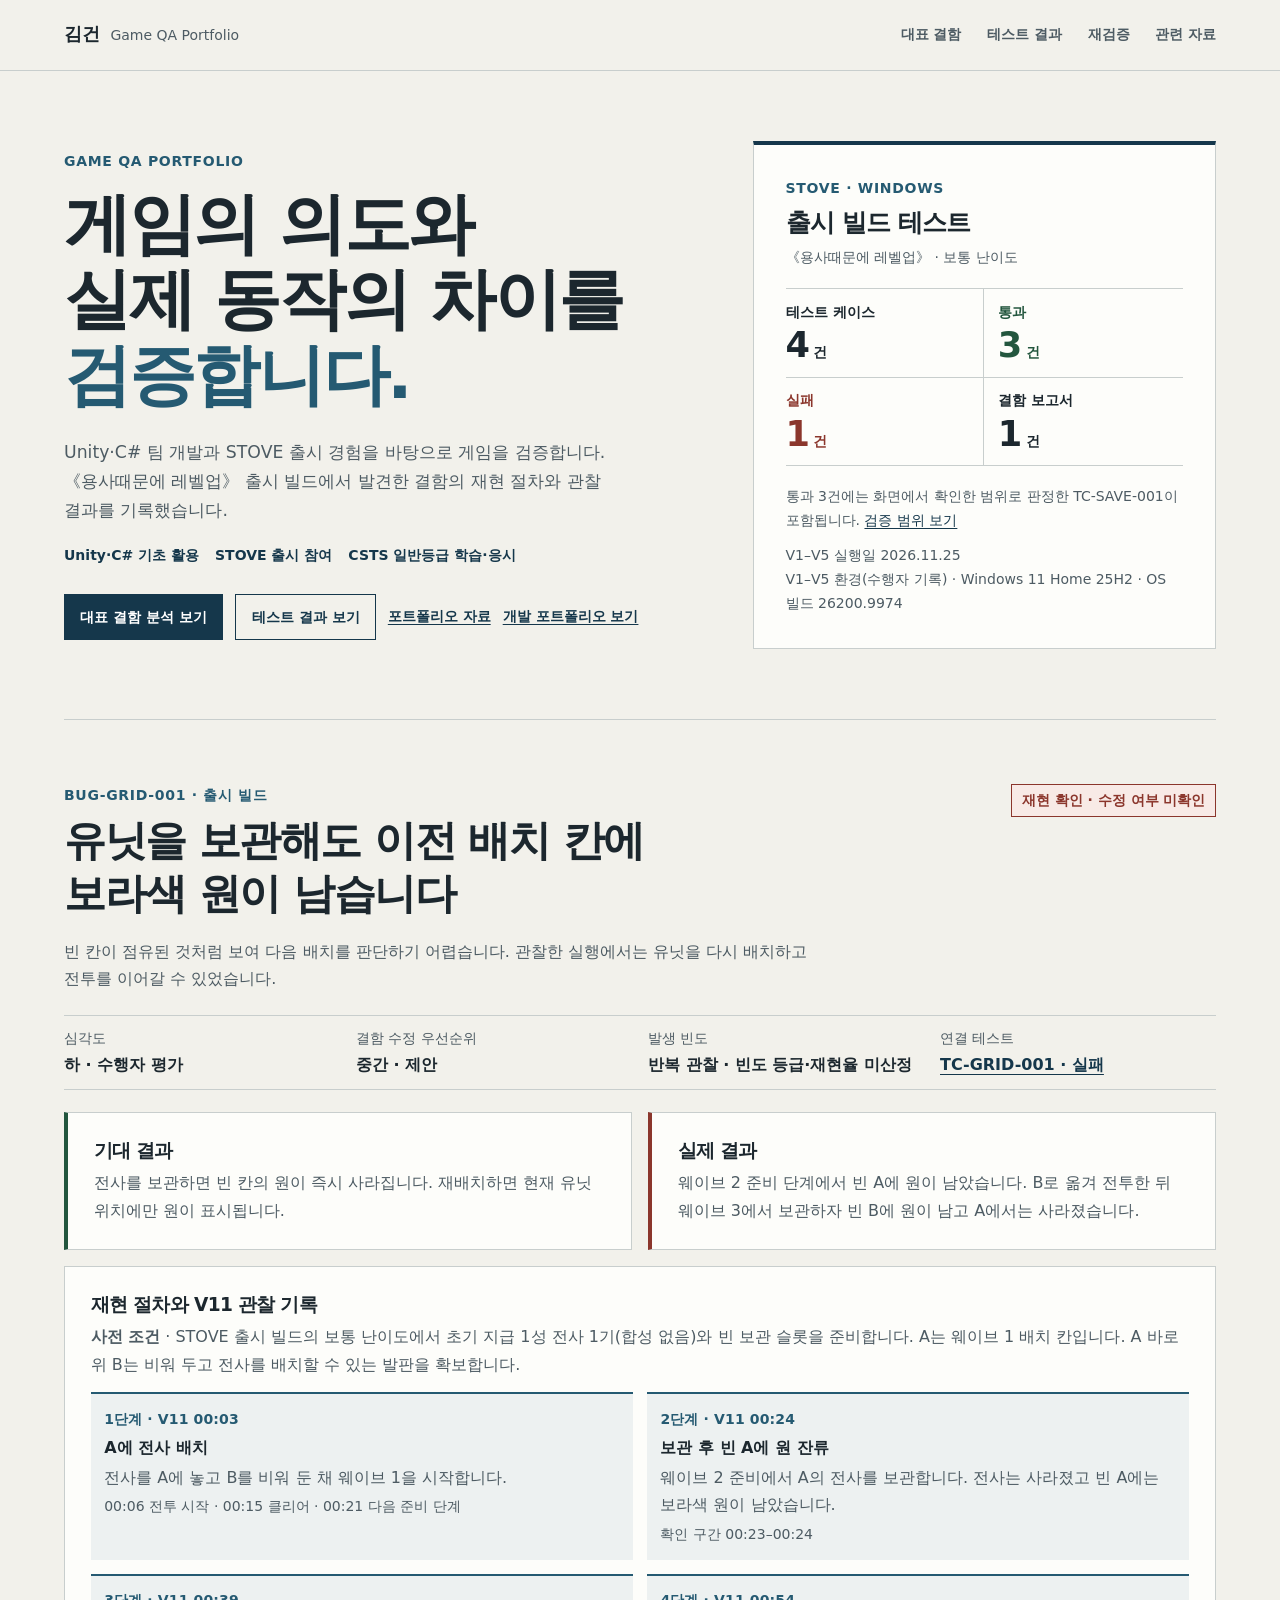
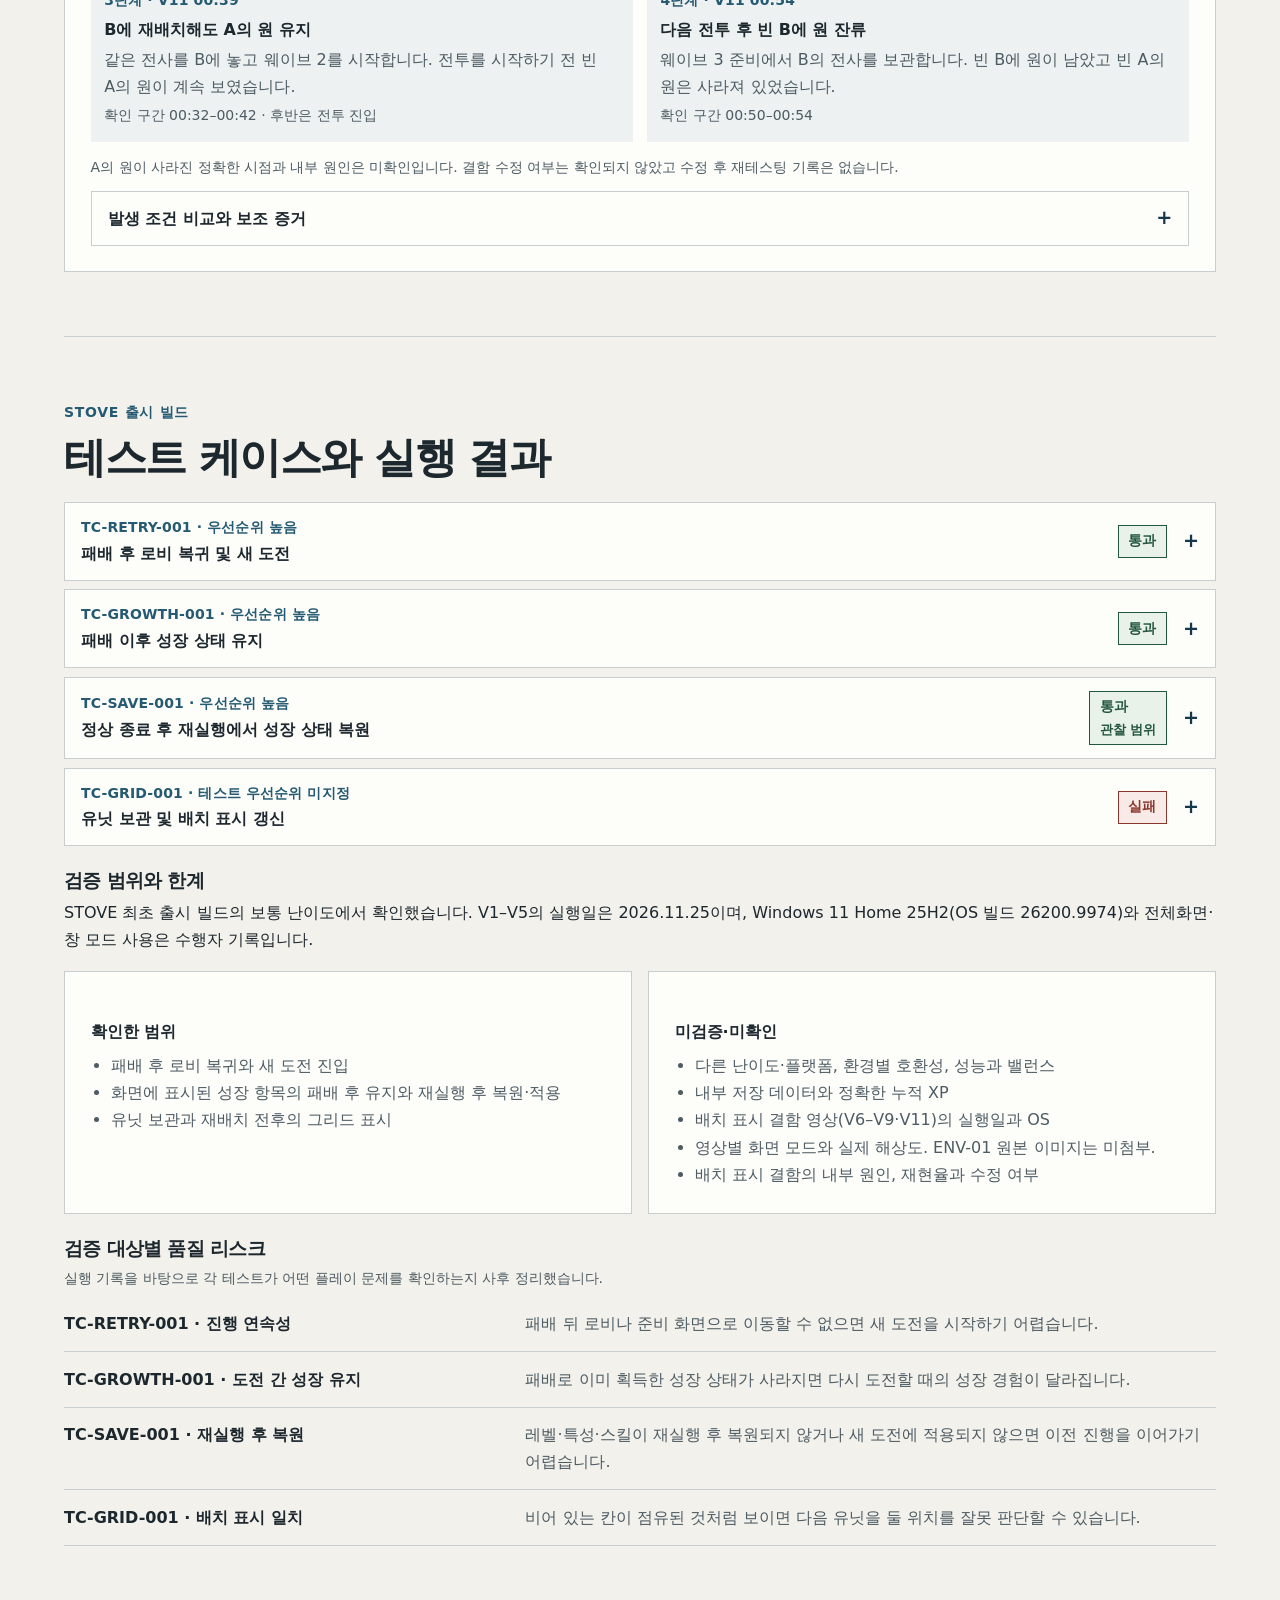
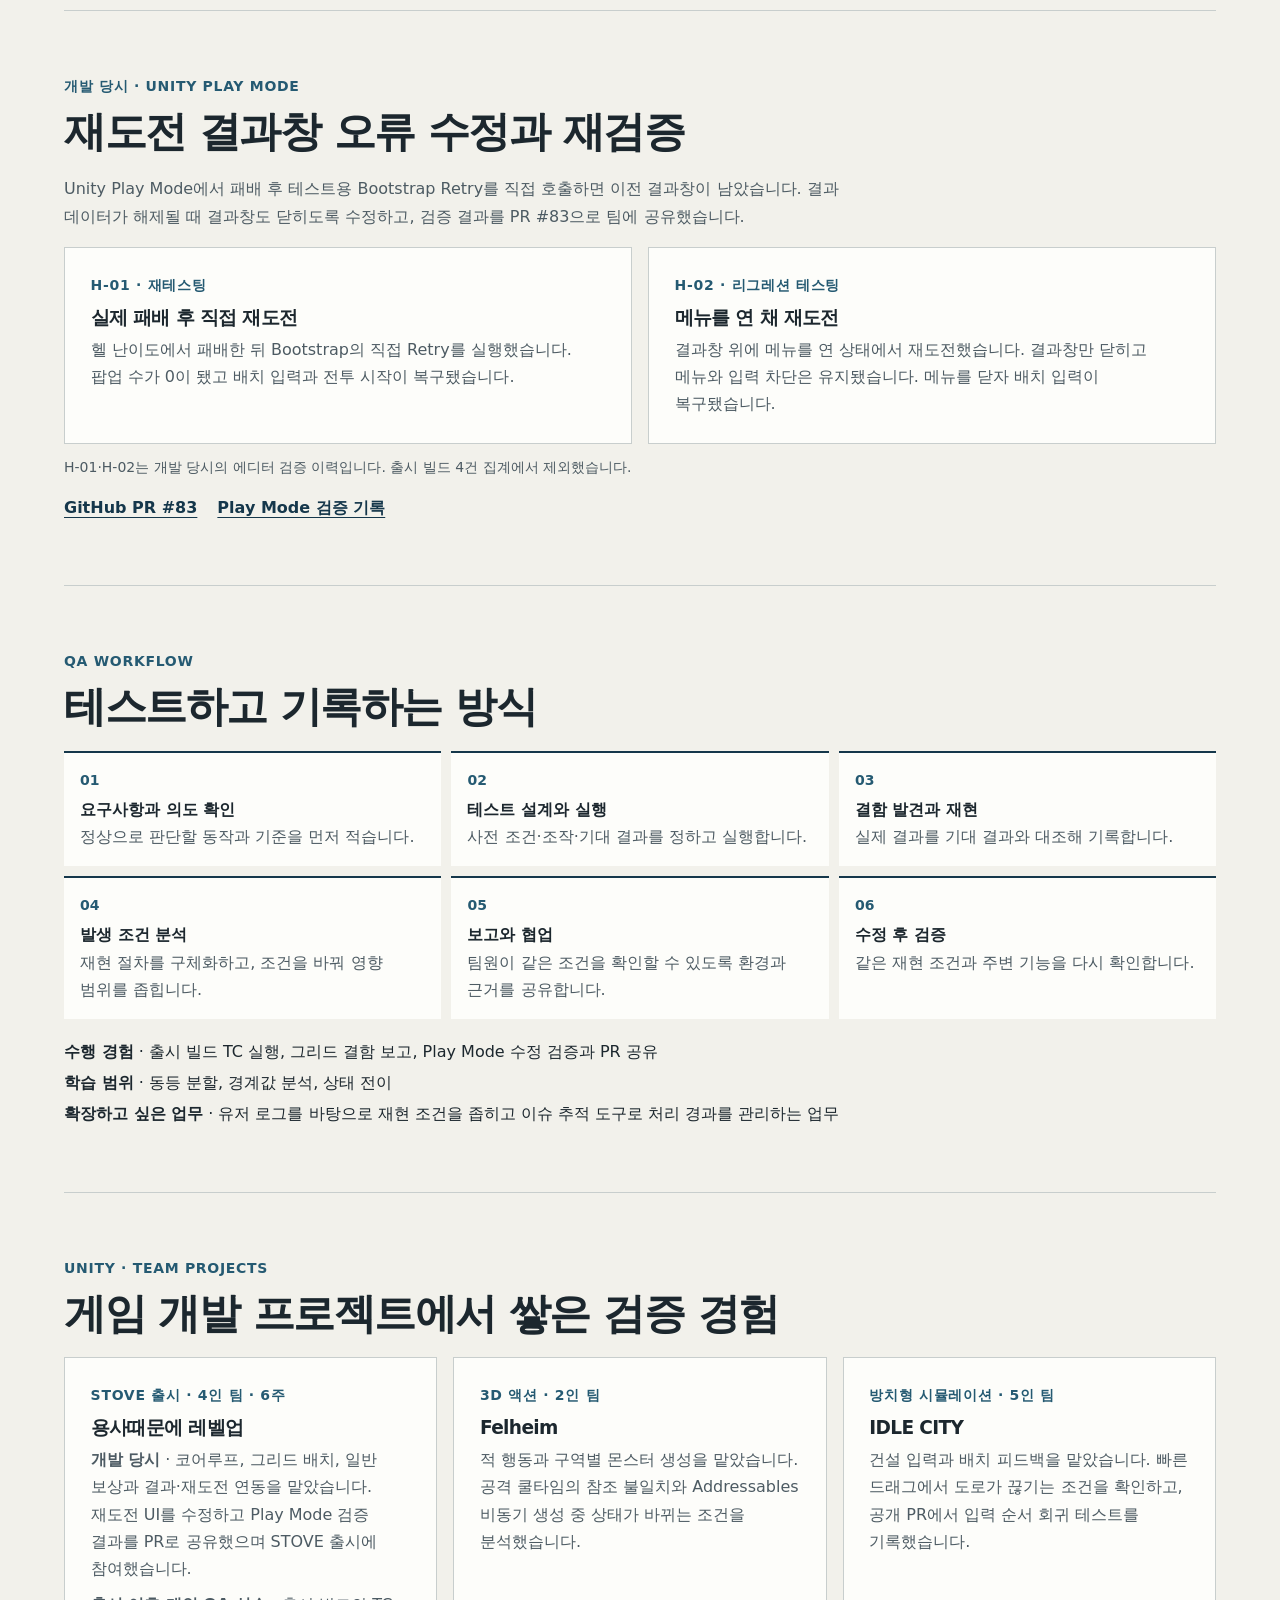
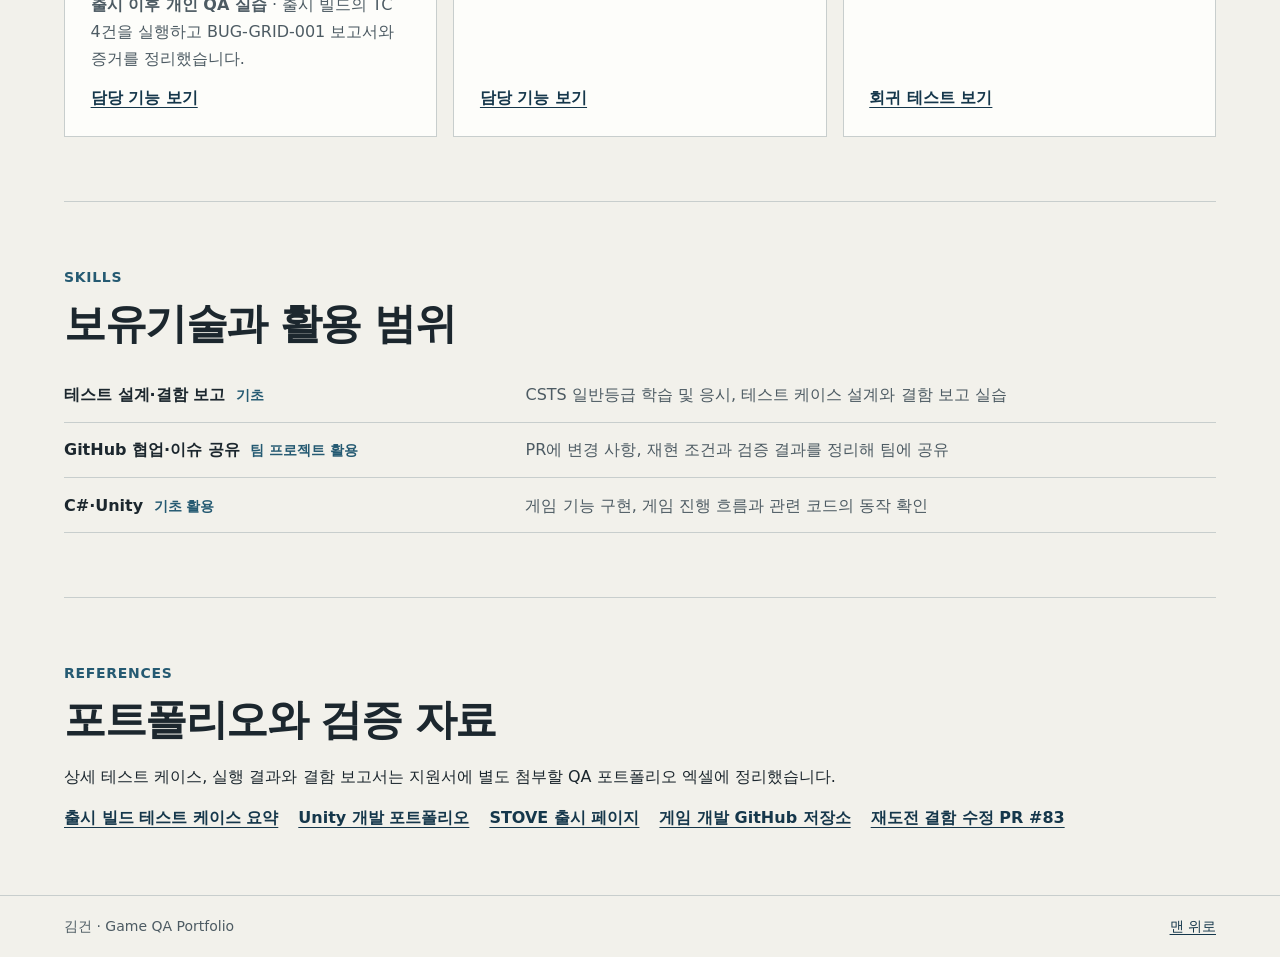
==== commit ff56dc63: "feat(qa): 재현 절차와 검증 범위 표시 개선" ====
--- a/qa/index.html
+++ b/qa/index.html
@@ -7,6 +7,7 @@
     <title>김건 · 게임 QA 포트폴리오</title>
     <link rel="stylesheet" href="./style.css">
     <link rel="icon" href="./icon.svg" type="image/svg+xml">
+    <script src="./navigation.js" defer></script>
 </head>
 <body>
     <a class="skip" href="#main">본문 바로가기</a>
@@ -27,7 +28,7 @@
             <div class="hero-copy">
                 <p class="eyebrow">GAME QA PORTFOLIO</p>
                 <h1 id="intro-title">게임의 의도와<br>실제 동작의 차이를<br class="hero-break"> <em>검증합니다.</em></h1>
-                <p class="lead">Unity·C# 팀 개발과 STOVE 출시 경험을 바탕으로 테스트를 설계합니다. 《용사때문에 레벨업》 출시 빌드에서 발견한 결함은 발생 조건과 재현 절차를 정리해 보고서로 남겼습니다.</p>
+                <p class="lead">Unity·C# 팀 개발과 STOVE 출시 경험을 바탕으로 게임을 검증합니다. 《용사때문에 레벨업》 출시 빌드에서 발견한 결함의 재현 절차와 관찰 결과를 기록했습니다.</p>
                 <ul class="credentials" aria-label="배경 및 학습 이력">
                     <li>Unity·C# 기초 활용</li><li>STOVE 출시 참여</li><li>CSTS 일반등급 학습·응시</li>
                 </ul>
@@ -42,15 +43,15 @@
             <aside class="run-card" aria-labelledby="run-title">
                 <p class="eyebrow">STOVE · WINDOWS</p>
                 <h2 id="run-title">출시 빌드 테스트</h2>
-                <p class="run-context">《용사때문에 레벨업》 · 보통 난이도<br><time datetime="2026-11-25">2026.11.25</time> 실행 기록</p>
+                <p class="run-context">《용사때문에 레벨업》 · 보통 난이도</p>
                 <dl class="metrics">
                     <div><dt>테스트 케이스</dt><dd>4<span>건</span></dd></div>
                     <div class="pass"><dt>통과</dt><dd>3<span>건</span></dd></div>
                     <div class="fail"><dt>실패</dt><dd>1<span>건</span></dd></div>
                     <div><dt>결함 보고서</dt><dd>1<span>건</span></dd></div>
                 </dl>
-                <p class="small">Windows 11 Home 25H2 · OS 빌드 26200.9974</p>
-                <p class="small">보통 난이도에서 실제로 실행한 4개 케이스의 결과입니다. <a href="#test-scope">검증 범위 보기</a></p>
+                <p class="small">통과 3건에는 화면에서 확인한 범위로 판정한 TC-SAVE-001이 포함됩니다. <a href="#test-scope">검증 범위 보기</a></p>
+                <p class="small run-environment">V1–V5 실행일 <time datetime="2026-11-25">2026.11.25</time><br>V1–V5 환경(수행자 기록) · Windows 11 Home 25H2 · OS 빌드 26200.9974</p>
             </aside>
         </section>
 
@@ -63,27 +64,48 @@
             <dl class="bug-meta">
                 <div><dt>심각도</dt><dd>하 · 수행자 평가</dd></div>
                 <div><dt>결함 수정 우선순위</dt><dd>중간 · 제안</dd></div>
-                <div><dt>발생 빈도</dt><dd>반복 관찰 · 재현율 미집계</dd></div>
+                <div><dt>발생 빈도</dt><dd>반복 관찰 · 빈도 등급·재현율 미산정</dd></div>
                 <div><dt>연결 테스트</dt><dd><a href="#tc-grid">TC-GRID-001 · 실패</a></dd></div>
             </dl>
             <div class="comparison">
                 <article><h3>기대 결과</h3><p>전사를 보관하면 빈 칸의 원이 즉시 사라집니다. 재배치하면 현재 유닛 위치에만 원이 표시됩니다.</p></article>
                 <article class="observed"><h3>실제 결과</h3><p>웨이브 2 준비 단계에서 빈 A에 원이 남았습니다. B로 옮겨 전투한 뒤 웨이브 3에서 보관하자 빈 B에 원이 남고 A에서는 사라졌습니다.</p></article>
             </div>
-            <div class="panel">
+            <div class="panel evidence-panel">
                 <h3>재현 절차와 V11 관찰 기록</h3>
-                <p>STOVE 출시 빌드의 보통 난이도에서 합성하지 않은 초기 1성 전사 1기와 빈 보관 공간을 사용했습니다. A는 웨이브 1 배치 칸이고, B는 A 바로 위 빈 칸입니다.</p>
+                <p><strong>사전 조건</strong> · STOVE 출시 빌드의 보통 난이도에서 초기 지급 1성 전사 1기(합성 없음)와 빈 보관 슬롯을 준비합니다. A는 웨이브 1 배치 칸입니다. A 바로 위 B는 비워 두고 전사를 배치할 수 있는 발판을 확보합니다.</p>
                 <ol class="evidence-steps" id="v11-evidence">
-                    <li><span class="timecode">V11 · 00:03</span><strong>A에 전사 배치</strong><p>B를 비워 둔 채 웨이브 1 전투를 완료합니다.</p></li>
-                    <li><span class="timecode">V11 · 00:24</span><strong>보관 후 빈 A에 원 잔류</strong><p>웨이브 2 준비에서 전사를 보관합니다. 전사는 사라지고 A의 원은 남았습니다.</p></li>
-                    <li><span class="timecode">V11 · 00:39</span><strong>B에 재배치해도 A의 원 유지</strong><p>같은 전사를 B에 배치합니다. 빈 A의 원이 남은 상태로 다음 전투에 진입했습니다.</p></li>
-                    <li><span class="timecode">V11 · 00:54</span><strong>다음 전투 후 빈 B에 원 잔류</strong><p>웨이브 3 준비에서 전사를 보관합니다. B에 원이 남고 A의 원은 사라져 있었습니다.</p></li>
+                    <li>
+                        <span class="timecode">1단계 · V11 00:03</span>
+                        <strong>A에 전사 배치</strong>
+                        <p>전사를 A에 놓고 B를 비워 둔 채 웨이브 1을 시작합니다.</p>
+                        <p class="evidence-range">00:06 전투 시작 · 00:15 클리어 · 00:21 다음 준비 단계</p>
+                    </li>
+                    <li>
+                        <span class="timecode">2단계 · V11 00:24</span>
+                        <strong>보관 후 빈 A에 원 잔류</strong>
+                        <p>웨이브 2 준비에서 A의 전사를 보관합니다. 전사는 사라졌고 빈 A에는 보라색 원이 남았습니다.</p>
+                        <p class="evidence-range">확인 구간 00:23–00:24</p>
+                    </li>
+                    <li>
+                        <span class="timecode">3단계 · V11 00:39</span>
+                        <strong>B에 재배치해도 A의 원 유지</strong>
+                        <p>같은 전사를 B에 놓고 웨이브 2를 시작합니다. 전투를 시작하기 전 빈 A의 원이 계속 보였습니다.</p>
+                        <p class="evidence-range">확인 구간 00:32–00:42 · 후반은 전투 진입</p>
+                    </li>
+                    <li>
+                        <span class="timecode">4단계 · V11 00:54</span>
+                        <strong>다음 전투 후 빈 B에 원 잔류</strong>
+                        <p>웨이브 3 준비에서 B의 전사를 보관합니다. 빈 B에 원이 남았고 빈 A의 원은 사라져 있었습니다.</p>
+                        <p class="evidence-range">확인 구간 00:50–00:54</p>
+                    </li>
                 </ol>
+                <p class="small evidence-note">A의 원이 사라진 정확한 시점과 내부 원인은 미확인입니다. 결함 수정 여부는 확인되지 않았고 수정 후 재테스팅 기록은 없습니다.</p>
                 <details>
                     <summary>발생 조건 비교와 보조 증거</summary>
                     <div class="details-body">
                         <p><strong>발생·유지 조건</strong> · 전투 뒤 유닛을 보관하면 직전 배치 칸에 원이 남았습니다. V11에서는 같은 전사를 B로 옮겨도 빈 A에 남은 원이 유지됐습니다.</p>
-                        <p><strong>해소 관찰</strong> · 다음 전투 후 B에서 전사를 보관한 시점에 A의 원이 사라져 있었습니다. 원이 정확히 언제 사라졌는지와 내부 원인은 미확인입니다.</p>
+                        <p><strong>해소 관찰</strong> · 다음 전투 후 B에서 전사를 보관한 시점에 A의 원이 사라져 있었습니다.</p>
                         <ul><li><strong>V6 · 최초 관찰</strong> 보관 뒤 빈 칸에 남은 원은 커서를 옮겨도 유지됐습니다.</li><li><strong>V7 · 반복 관찰</strong> 웨이브 2 준비 단계에서 다시 나타났습니다.</li><li><strong>V8 · 조건 비교</strong> 합성하지 않은 초기 전사에서도 관찰했습니다.</li><li><strong>V9 · 조건 비교</strong> 보상 유닛을 포함해 전투 직전 배치 구역과 다음 준비 단계의 빈 네 칸의 표시를 대조했습니다.</li></ul>
                     </div>
                 </details>
@@ -116,20 +138,24 @@
                     <div class="details-body"><p>같은 실행에서 패배 전후의 마왕 LV.2, 규모 확장, 얼음 가시 해금·장착 상태를 비교했습니다. 새 도전에서도 그리드 추가 1칸과 얼음 가시 시전을 확인했습니다.</p><p class="small">증거 V3·V4. 화면에서 비교한 성장 항목이 검증 범위입니다.</p></div>
                 </details>
                 <details id="tc-save" class="test-case">
-                    <summary><span><span class="case-id">TC-SAVE-001 · 우선순위 높음</span><strong>정상 종료 후 재실행에서 성장 상태 복원</strong></span><span class="badge pass">통과</span></summary>
+                    <summary><span><span class="case-id">TC-SAVE-001 · 우선순위 높음</span><strong>정상 종료 후 재실행에서 성장 상태 복원</strong></span><span class="badge pass">통과 <span class="badge-note">관찰 범위</span></span></summary>
                     <div class="details-body"><p>종료 전 V4와 재실행 후 V5에서 LV.2, 특성, 스킬 해금과 슬롯 구성을 비교했습니다. 새 도전에서 그리드 추가 1칸과 얼음 가시 시전까지 확인했습니다.</p><p class="small">정상 종료와 STOVE ‘실행’은 수행자 확인 U-01에 근거합니다. 정확한 누적 XP는 미확인입니다.</p></div>
                 </details>
-                <details id="tc-grid" class="test-case">
+                <details class="test-case">
                     <summary><span><span class="case-id">TC-GRID-001 · 테스트 우선순위 미지정</span><strong>유닛 보관 및 배치 표시 갱신</strong></span><span class="badge fail">실패</span></summary>
-                    <div class="details-body"><p>초기 1성 전사를 A와 B에 배치해 각각 전투한 뒤 보관 시점의 표시를 비교했습니다. 이전 전투에서 배치했던 빈 칸에 원이 남았습니다.</p><p><a href="#bug-grid">BUG-GRID-001 결함 보고</a> · <a href="#v11-evidence">V11 관찰 기록</a></p></div>
+                    <div class="details-body" id="tc-grid" tabindex="-1">
+                        <p><strong>사전 조건</strong> · 보통 난이도, 초기 지급 1성 전사 1기(합성 없음), 빈 보관 슬롯. A 바로 위의 빈 칸 B에 배치할 수 있도록 발판을 확보합니다.</p>
+                        <p>초기 전사를 A와 B에 배치해 각각 전투한 뒤 보관 시점의 표시를 비교했습니다. 이전 전투에서 배치했던 빈 칸에 원이 남았습니다.</p>
+                        <p><a href="#bug-grid">BUG-GRID-001 결함 보고</a> · <a href="#v11-evidence">V11 관찰 기록</a></p>
+                    </div>
                 </details>
             </div>
             <div class="test-context" id="test-scope" aria-labelledby="test-scope-title">
                 <h3 id="test-scope-title">검증 범위와 한계</h3>
-                <p>STOVE 최초 출시 빌드의 보통 난이도에서 확인한 범위입니다. Windows 11 Home 25H2에서 전체화면과 창 모드를 사용했습니다.</p>
+                <p>STOVE 최초 출시 빌드의 보통 난이도에서 확인했습니다. V1–V5의 실행일은 <time datetime="2026-11-25">2026.11.25</time>이며, Windows 11 Home 25H2(OS 빌드 26200.9974)와 전체화면·창 모드 사용은 수행자 기록입니다.</p>
                 <div class="two-up">
                     <article class="panel"><h4>확인한 범위</h4><ul><li>패배 후 로비 복귀와 새 도전 진입</li><li>화면에 표시된 성장 항목의 패배 후 유지와 재실행 후 복원·적용</li><li>유닛 보관과 재배치 전후의 그리드 표시</li></ul></article>
-                    <article class="panel"><h4>미검증·미확인</h4><ul><li>다른 난이도·플랫폼, 환경별 호환성, 성능과 밸런스</li><li>내부 저장 데이터와 정확한 누적 XP</li><li>영상별 화면 모드와 실제 해상도</li><li>배치 표시 결함의 내부 원인, 재현율과 수정 여부</li></ul></article>
+                    <article class="panel"><h4>미검증·미확인</h4><ul><li>다른 난이도·플랫폼, 환경별 호환성, 성능과 밸런스</li><li>내부 저장 데이터와 정확한 누적 XP</li><li>배치 표시 결함 영상(V6–V9·V11)의 실행일과 OS</li><li>영상별 화면 모드와 실제 해상도. ENV-01 원본 이미지는 미첨부.</li><li>배치 표시 결함의 내부 원인, 재현율과 수정 여부</li></ul></article>
                 </div>
             </div>
             <div class="test-context" aria-labelledby="risks-title">
@@ -146,7 +172,7 @@
 
         <section id="retry-history" class="section" aria-labelledby="retry-title">
             <header class="section-head"><div><p class="eyebrow">개발 당시 · UNITY PLAY MODE</p><h2 id="retry-title">재도전 결과창 오류 수정과 재검증</h2></div></header>
-            <p class="section-lead">패배 후 테스트용 경로에서 재도전하면 이전 결과창이 남았습니다. 결과창 닫기를 특정 버튼에서 결과 데이터가 해제되는 시점으로 옮기고, 검증 결과를 PR #83으로 팀에 공유했습니다.</p>
+            <p class="section-lead">Unity Play Mode에서 패배 후 테스트용 Bootstrap Retry를 직접 호출하면 이전 결과창이 남았습니다. 결과 데이터가 해제될 때 결과창도 닫히도록 수정하고, 검증 결과를 PR #83으로 팀에 공유했습니다.</p>
             <div class="two-up">
                 <article class="panel history"><p class="eyebrow">H-01 · 재테스팅</p><h3>실제 패배 후 직접 재도전</h3><p>헬 난이도에서 패배한 뒤 Bootstrap의 직접 Retry를 실행했습니다. 팝업 수가 0이 됐고 배치 입력과 전투 시작이 복구됐습니다.</p></article>
                 <article class="panel history"><p class="eyebrow">H-02 · 리그레션 테스팅</p><h3>메뉴를 연 채 재도전</h3><p>결과창 위에 메뉴를 연 상태에서 재도전했습니다. 결과창만 닫히고 메뉴와 입력 차단은 유지됐습니다. 메뉴를 닫자 배치 입력이 복구됐습니다.</p></article>
--- a/qa/style.css
+++ b/qa/style.css
@@ -28,8 +28,8 @@
 a:hover { color: var(--blue); }
 :focus-visible { outline: 2px solid var(--blue); outline-offset: 4px; }
 .shell { width: min(72rem, calc(100% - 5rem)); margin-inline: auto; }
-.skip { position: fixed; z-index: 2; top: .75rem; left: .75rem; padding: .65rem 1rem; background: var(--white); transform: translateY(-160%); }
-.skip:focus { transform: none; }
+.skip { position: fixed; z-index: 2; top: .75rem; left: .75rem; padding: .65rem 1rem; background: var(--white); transform: translateY(-160%); clip-path: inset(50%); }
+.skip:focus { transform: none; clip-path: none; }
 .site-header { border-bottom: 1px solid var(--line); }
 .header-inner { display: flex; justify-content: space-between; align-items: center; gap: 1rem; min-height: 4.35rem; }
 .brand { display: flex; align-items: baseline; gap: .65rem; text-decoration: none; color: var(--ink); }
@@ -39,7 +39,7 @@
 nav a { text-decoration: none; font-weight: 700; }
 nav a:hover { text-decoration: underline; }
 
-.hero { display: grid; grid-template-columns: minmax(0, 1.32fr) minmax(0, 1fr); gap: clamp(2rem, 6vw, 6rem); align-items: center; padding-block: clamp(3rem, 7vw, 6rem); }
+.hero { display: grid; grid-template-columns: minmax(0, 1.32fr) minmax(0, 1fr); gap: clamp(2rem, 6vw, 6rem); align-items: center; padding-block: clamp(2.75rem, 5.5vw, 5rem); }
 .eyebrow, .timecode, .case-id { color: var(--blue); font-weight: 700; font-size: .875rem; letter-spacing: .05em; }
 h1 { margin-block: .85rem 1.55rem; font-size: clamp(2.45rem, 5.2vw, 4.6rem); line-height: 1.13; }
 h1 em { color: var(--blue); font-style: normal; }
@@ -56,6 +56,7 @@
 .run-card h2 { margin: .45rem 0; font-size: 1.55rem; }
 .run-context, .small { color: var(--muted); font-size: .875rem; }
 .run-card .small + .small { margin-top: .35rem; }
+.run-card .run-environment { padding-top: .4rem; }
 .metrics { display: grid; grid-template-columns: repeat(2, minmax(0, 1fr)); margin: 1.15rem 0; border-block: 1px solid var(--line); }
 .metrics > div { padding: .65rem .85rem; }
 .metrics > div:nth-child(odd) { padding-left: 0; border-right: 1px solid var(--line); }
@@ -73,6 +74,7 @@
 .badge { display: inline-block; padding: .22rem .6rem; font-size: .875rem; font-weight: 700; border: 1px solid currentColor; white-space: nowrap; }
 .badge.pass { background: var(--pass-bg); }
 .badge.fail { background: var(--fail-bg); }
+.badge-note { display: block; font-size: .8rem; }
 .bug-meta { display: grid; grid-template-columns: repeat(4, minmax(0, 1fr)); gap: .65rem 1rem; margin: 1.4rem 0; padding-block: .7rem; border-block: 1px solid var(--line); }
 .bug-meta dt { color: var(--muted); font-size: .875rem; }
 .bug-meta dd { font-weight: 700; }
@@ -83,9 +85,11 @@
 .comparison article.observed { border-left-color: var(--fail); }
 .comparison h3, .panel h3 { font-size: 1.16rem; margin-bottom: .45rem; }
 .comparison p, .panel p, .workflow p, .skill-list dd { color: var(--muted); }
-.evidence-steps { list-style: none; margin: 1.1rem 0; padding: 0; display: grid; grid-template-columns: repeat(4, minmax(0, 1fr)); gap: .65rem; }
+.evidence-note { margin-block: .7rem; }
+.evidence-steps { list-style: none; margin: .9rem 0; padding: 0; display: grid; grid-template-columns: repeat(2, minmax(0, 1fr)); gap: .85rem; }
 .evidence-steps li { padding: .85rem; background: #edf1f1; border-top: 2px solid var(--blue); }
 .evidence-steps strong { display: block; line-height: 1.45; margin: .3rem 0; }
+.evidence-range { margin-top: .25rem; font-size: .875rem; }
 .timecode, .case-id { display: block; letter-spacing: .01em; }
 details { border: 1px solid var(--line); background: var(--white); }
 summary { position: relative; padding: .8rem 3rem .8rem 1rem; cursor: pointer; list-style: none; font-weight: 700; }
@@ -98,11 +102,13 @@
 .details-body p + p { margin-top: .4rem; }
 .test-list { display: grid; gap: .55rem; }
 .test-case summary { display: flex; justify-content: space-between; align-items: center; gap: .8rem; }
+#tc-grid { scroll-margin-block-start: 6rem; }
 .case-id { font-size: .875rem; }
 .retry-analysis, .test-context { margin-top: 1.4rem; }
 .retry-analysis h3, .test-context h3, .test-context h4 { margin-bottom: .4rem; }
-.retry-path { display: grid; grid-template-columns: repeat(2, minmax(0, 1fr)); gap: .55rem; list-style: none; padding: 0; margin: .75rem 0; }
+.retry-path { display: grid; grid-template-columns: repeat(2, minmax(0, 1fr)); gap: .55rem; list-style: decimal inside; padding: 0; margin: .75rem 0; }
 .retry-path li { background: var(--white); border: 1px solid var(--line); padding: .65rem .8rem; }
+.retry-path li::marker { color: var(--blue); font-weight: 700; }
 .retry-path span { display: block; color: var(--muted); font-size: .875rem; }
 #test-scope { scroll-margin-block-start: 1.25rem; }
 .run-card a[href="#test-scope"] { white-space: nowrap; }
@@ -131,7 +137,7 @@
 @media (max-width: 57rem) {
     .shell { width: calc(100% - 3rem); }
     .hero { gap: 2rem; }
-    .evidence-steps, .bug-meta { grid-template-columns: repeat(2, minmax(0, 1fr)); }
+    .bug-meta { grid-template-columns: repeat(2, minmax(0, 1fr)); }
     .wide-break { display: none; }
 }
 
@@ -139,16 +145,17 @@
     .shell { width: calc(100% - 2rem); }
     .header-inner { align-items: flex-start; flex-direction: column; justify-content: center; padding-block: .65rem; gap: .45rem; }
     nav { column-gap: 1rem; }
-    .hero { grid-template-columns: 1fr; padding-block: 2.3rem; gap: 1.55rem; }
+    .hero { grid-template-columns: 1fr; padding-block: 1.85rem; gap: 1.3rem; }
     .hero-break { display: none; }
     h1 { margin-block: .5rem .9rem; }
     .actions { margin-top: 1.05rem; }
     .section-head { align-items: start; flex-direction: column; gap: .55rem; }
     .workflow { grid-template-columns: repeat(2, minmax(0, 1fr)); }
-    .comparison, .two-up, .three-up, .skill-list > div, .retry-path { grid-template-columns: 1fr; }
+    .comparison, .two-up, .three-up, .skill-list > div, .retry-path, .evidence-steps { grid-template-columns: 1fr; }
     .test-case summary { padding-left: .75rem; gap: .5rem; }
+    #tc-grid { scroll-margin-block-start: 7rem; }
 }
 
 @media (max-width: 22rem) {
-    .evidence-steps, .workflow { grid-template-columns: 1fr; }
+    .workflow { grid-template-columns: 1fr; }
 }
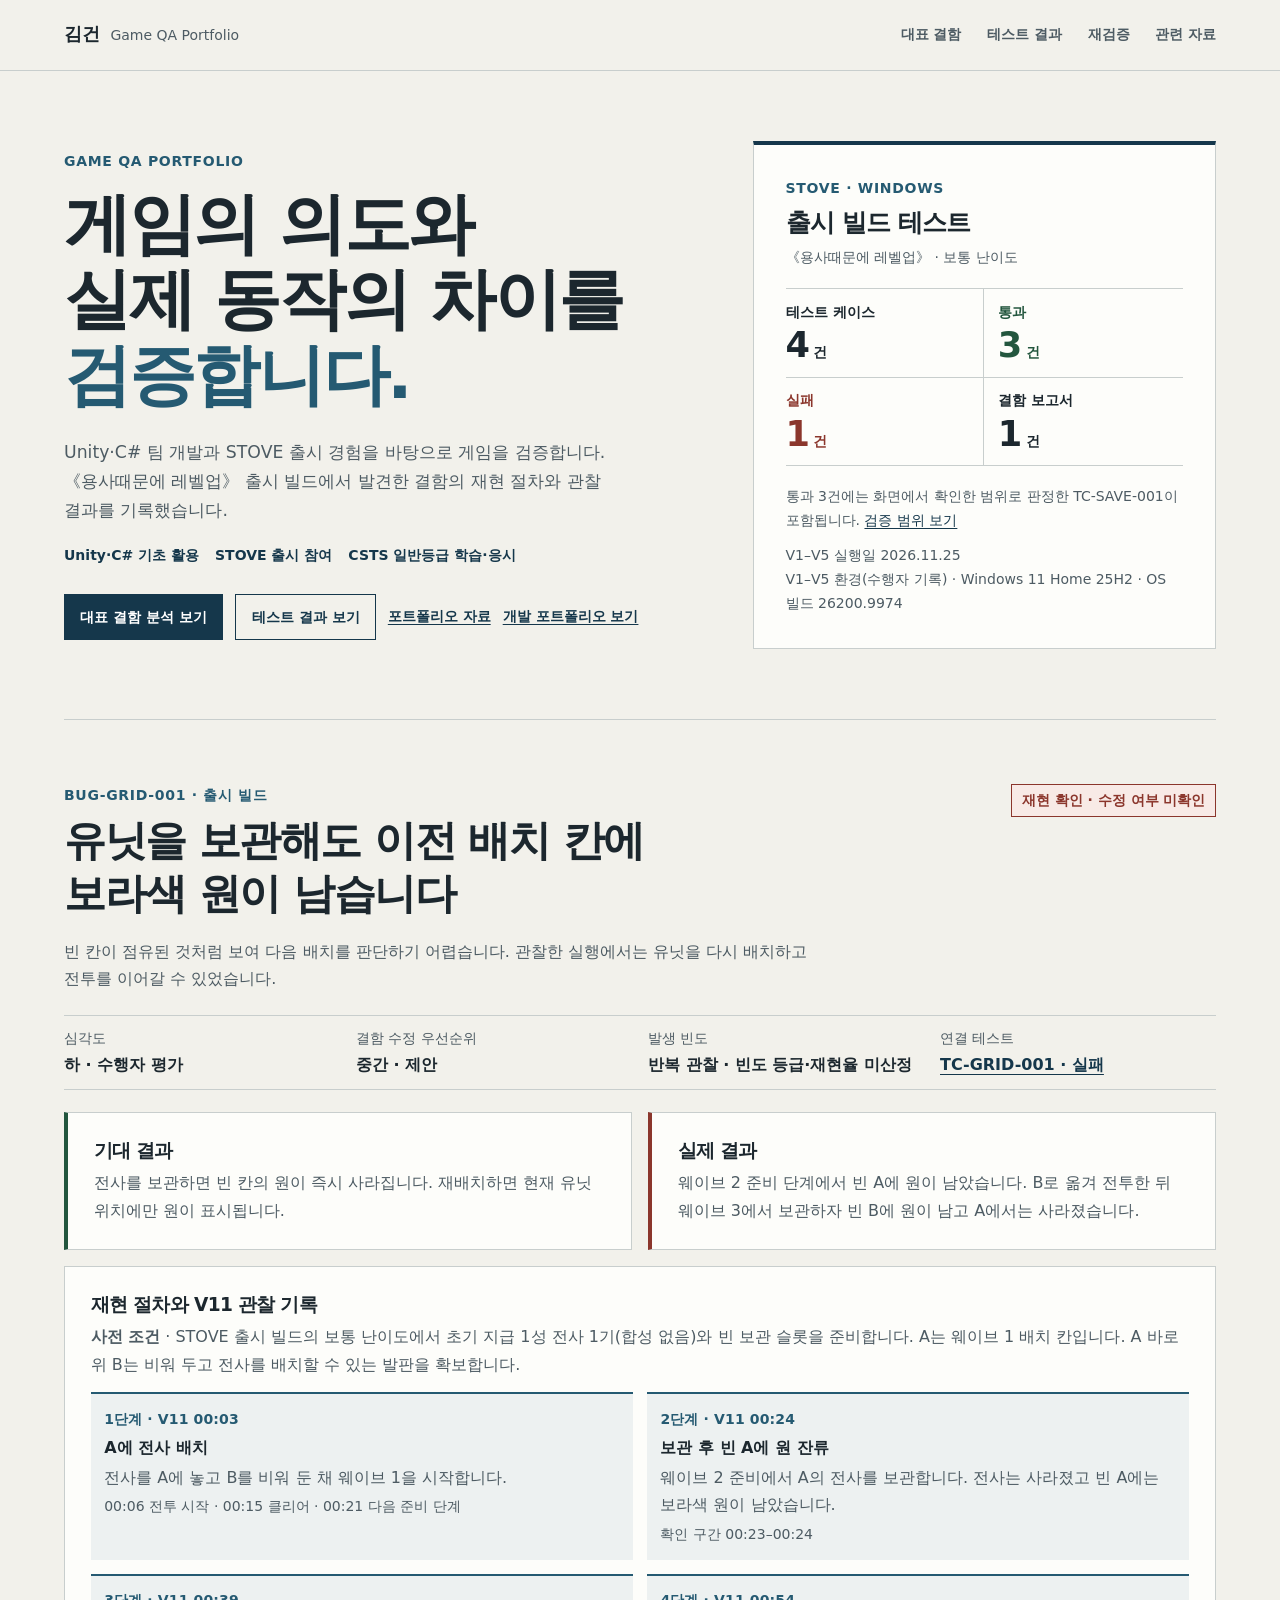
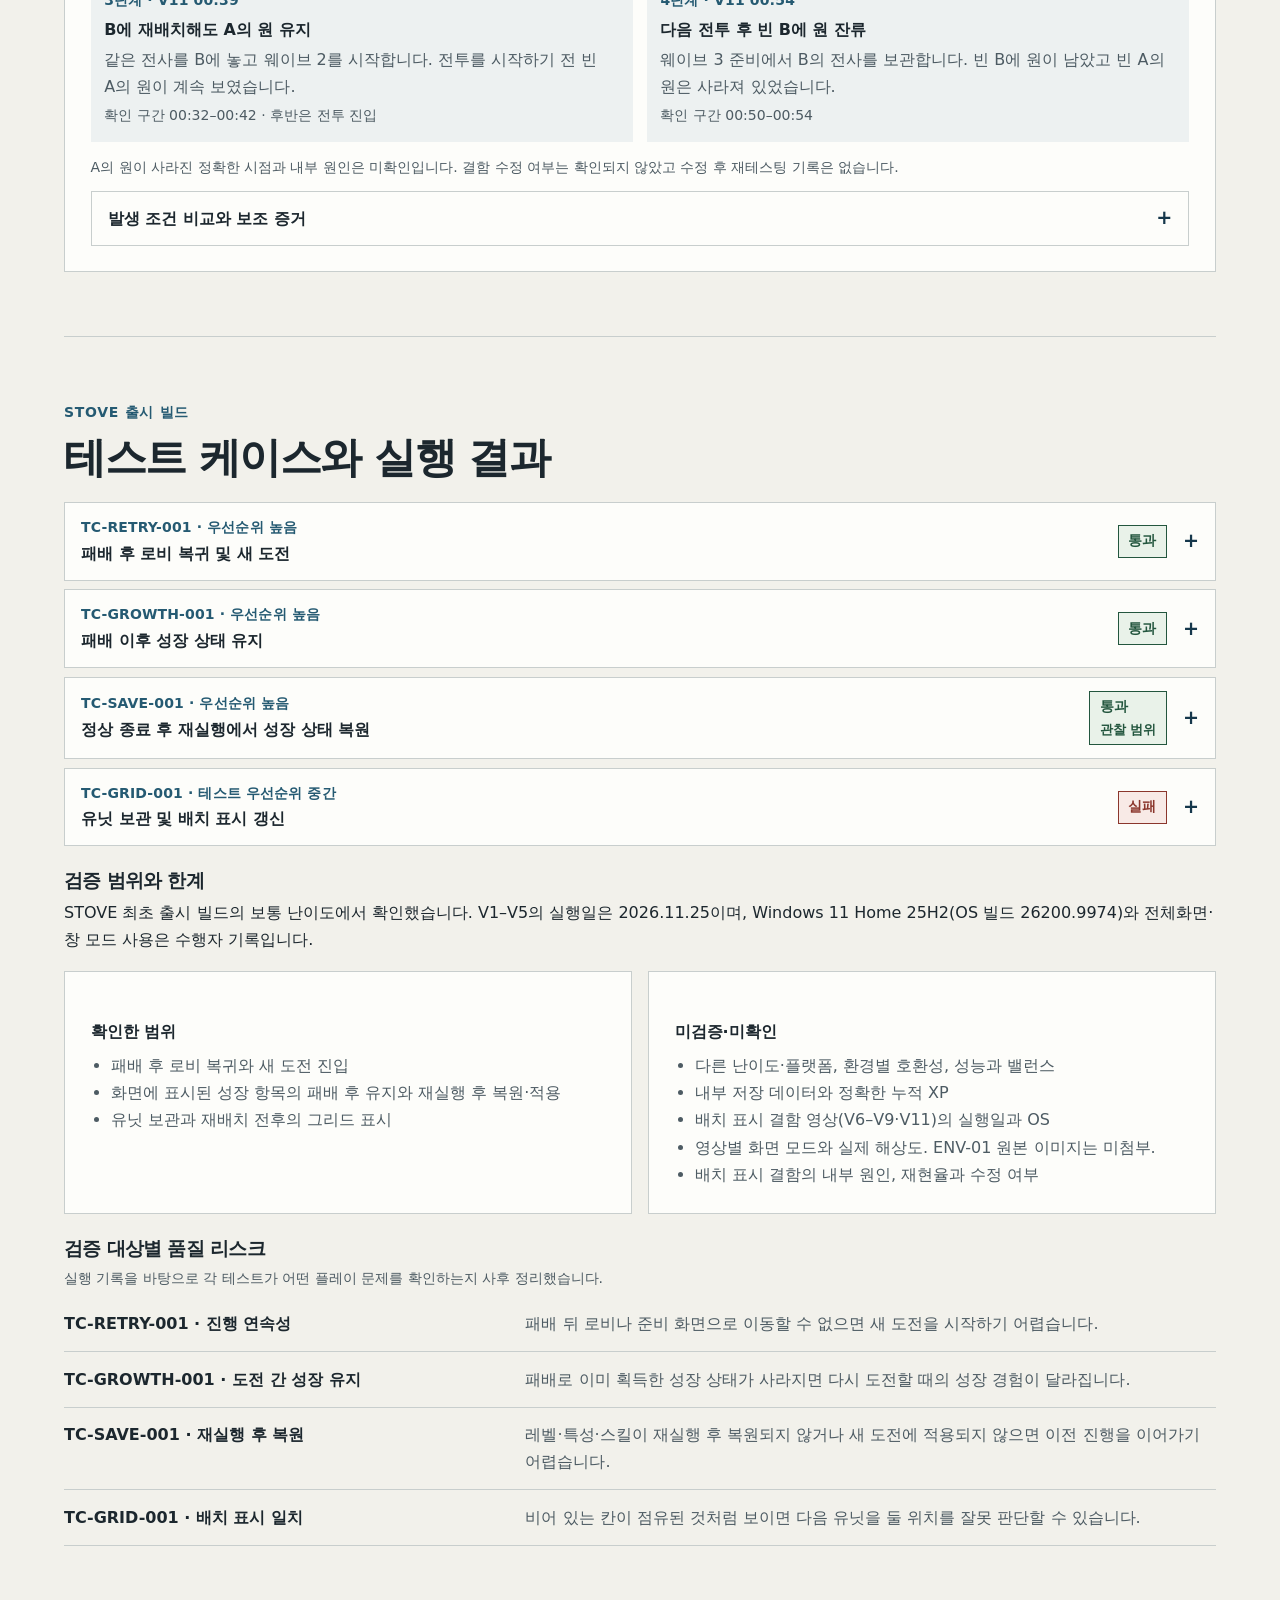
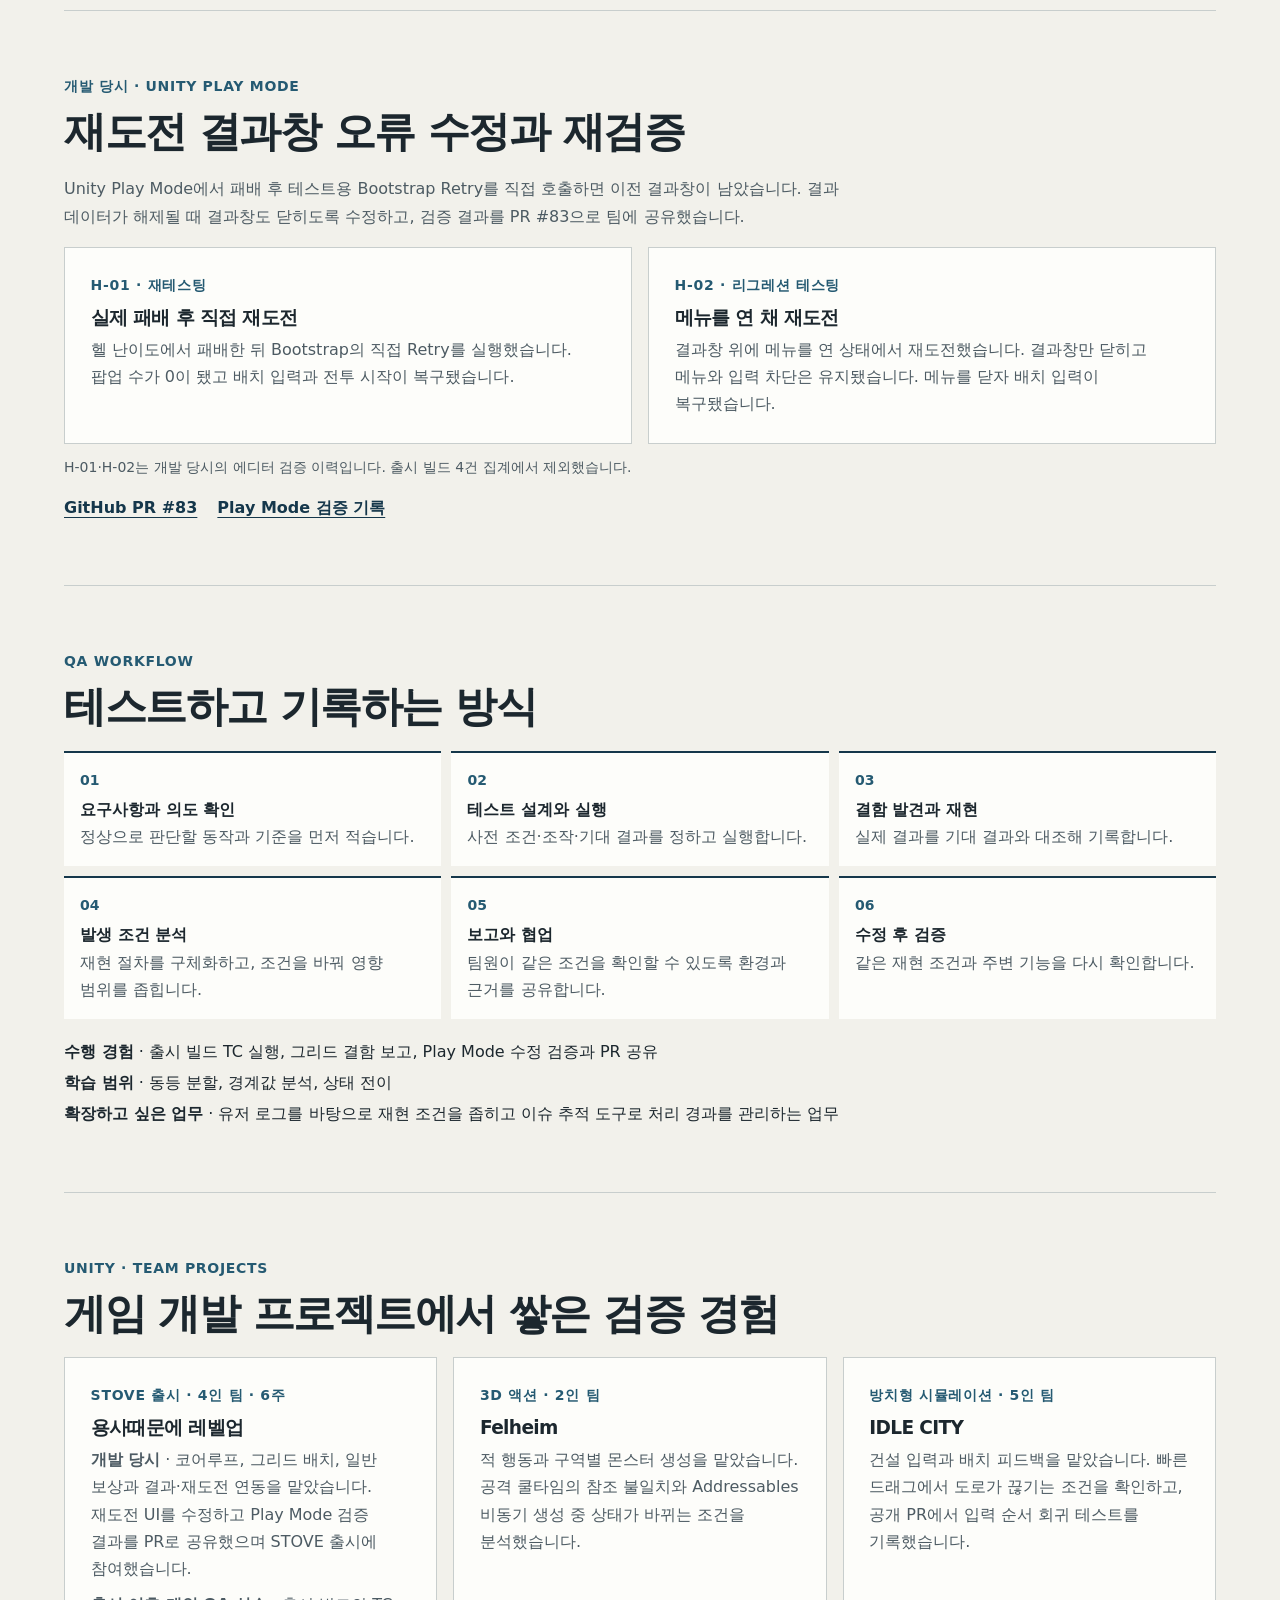
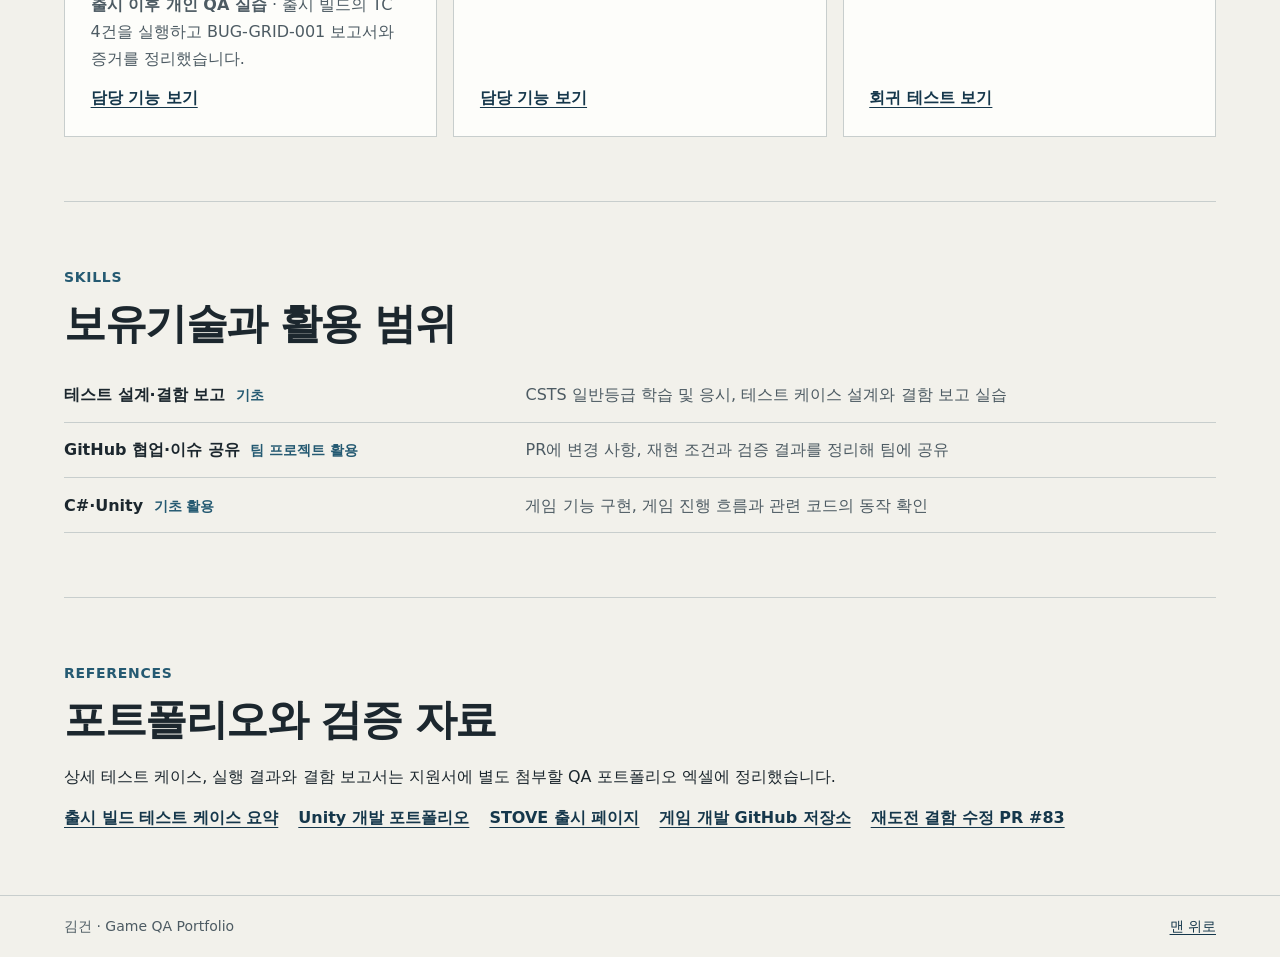
==== commit 8428c8b2: "fix(qa): TC-GRID-001 테스트 우선순위 정정" ====
--- a/qa/index.html
+++ b/qa/index.html
@@ -142,7 +142,7 @@
                     <div class="details-body"><p>종료 전 V4와 재실행 후 V5에서 LV.2, 특성, 스킬 해금과 슬롯 구성을 비교했습니다. 새 도전에서 그리드 추가 1칸과 얼음 가시 시전까지 확인했습니다.</p><p class="small">정상 종료와 STOVE ‘실행’은 수행자 확인 U-01에 근거합니다. 정확한 누적 XP는 미확인입니다.</p></div>
                 </details>
                 <details class="test-case">
-                    <summary><span><span class="case-id">TC-GRID-001 · 테스트 우선순위 미지정</span><strong>유닛 보관 및 배치 표시 갱신</strong></span><span class="badge fail">실패</span></summary>
+                    <summary><span><span class="case-id">TC-GRID-001 · 테스트 우선순위 중간</span><strong>유닛 보관 및 배치 표시 갱신</strong></span><span class="badge fail">실패</span></summary>
                     <div class="details-body" id="tc-grid" tabindex="-1">
                         <p><strong>사전 조건</strong> · 보통 난이도, 초기 지급 1성 전사 1기(합성 없음), 빈 보관 슬롯. A 바로 위의 빈 칸 B에 배치할 수 있도록 발판을 확보합니다.</p>
                         <p>초기 전사를 A와 B에 배치해 각각 전투한 뒤 보관 시점의 표시를 비교했습니다. 이전 전투에서 배치했던 빈 칸에 원이 남았습니다.</p>
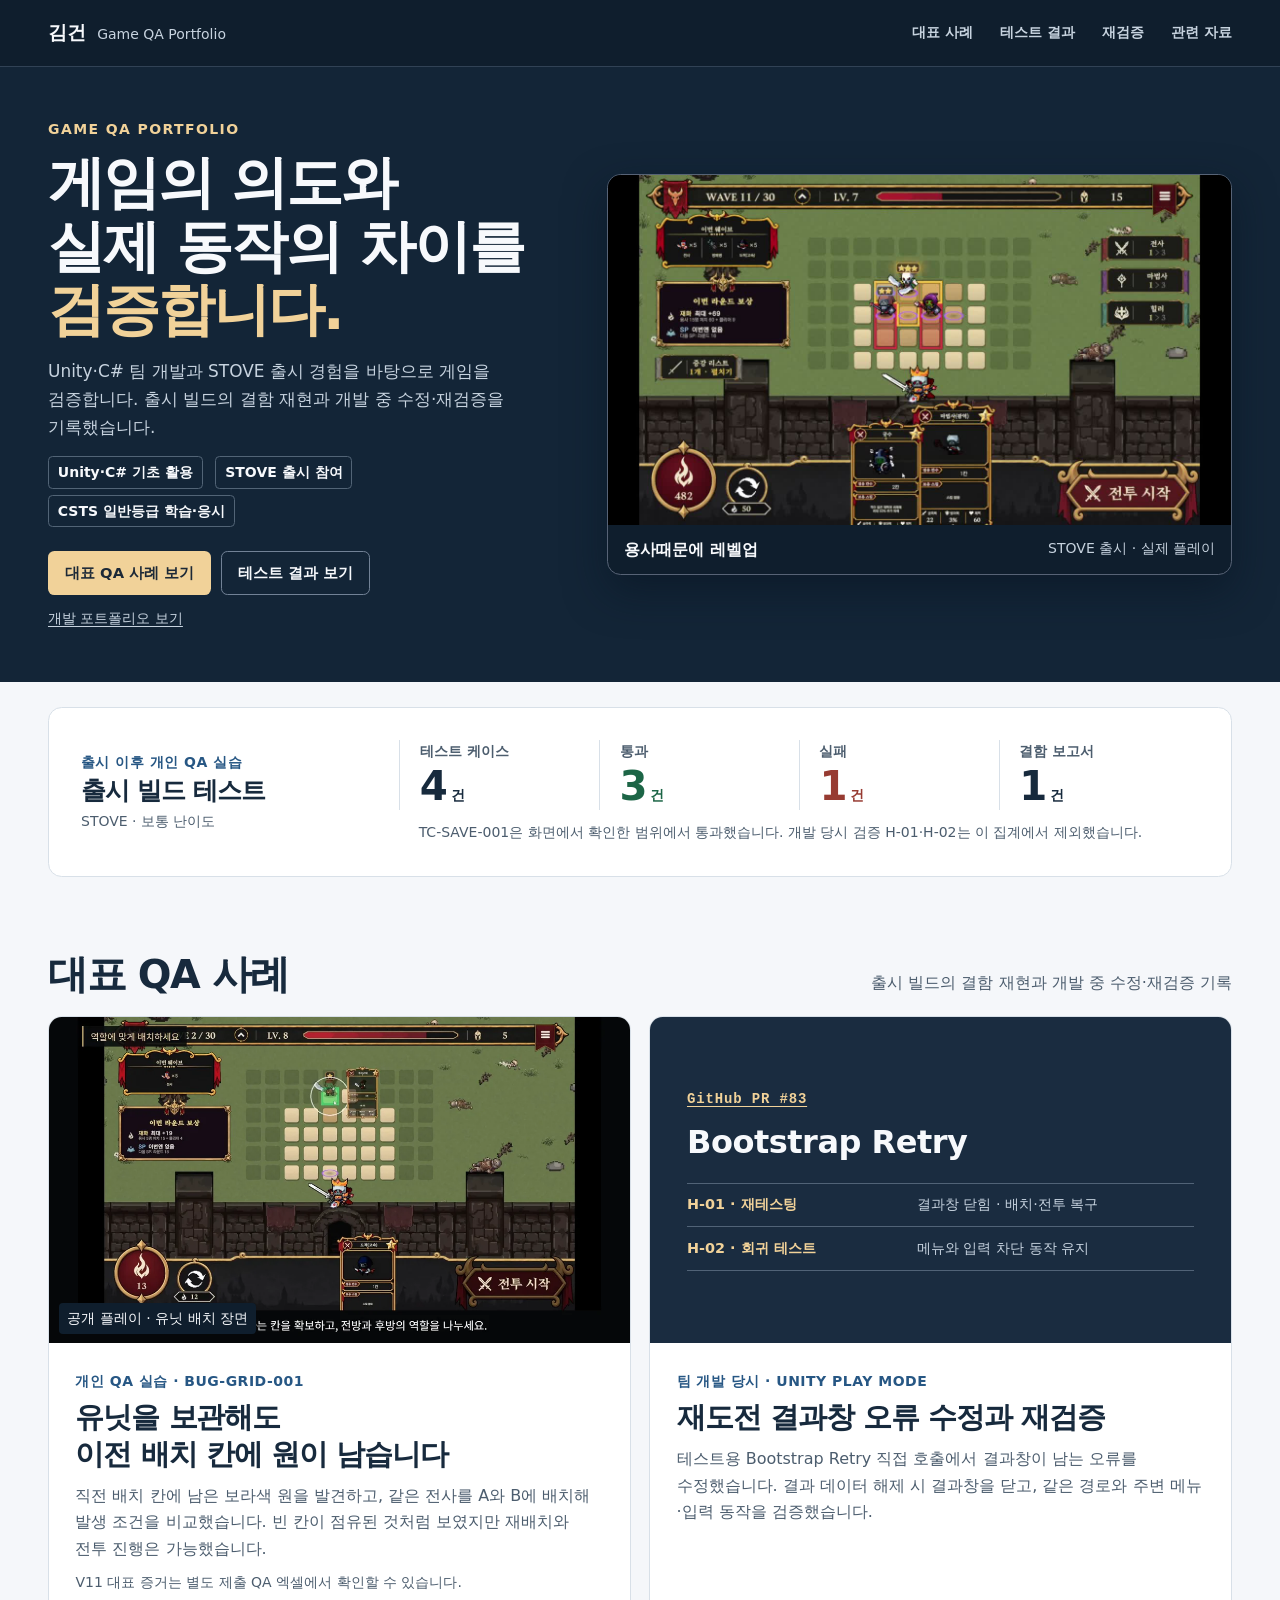
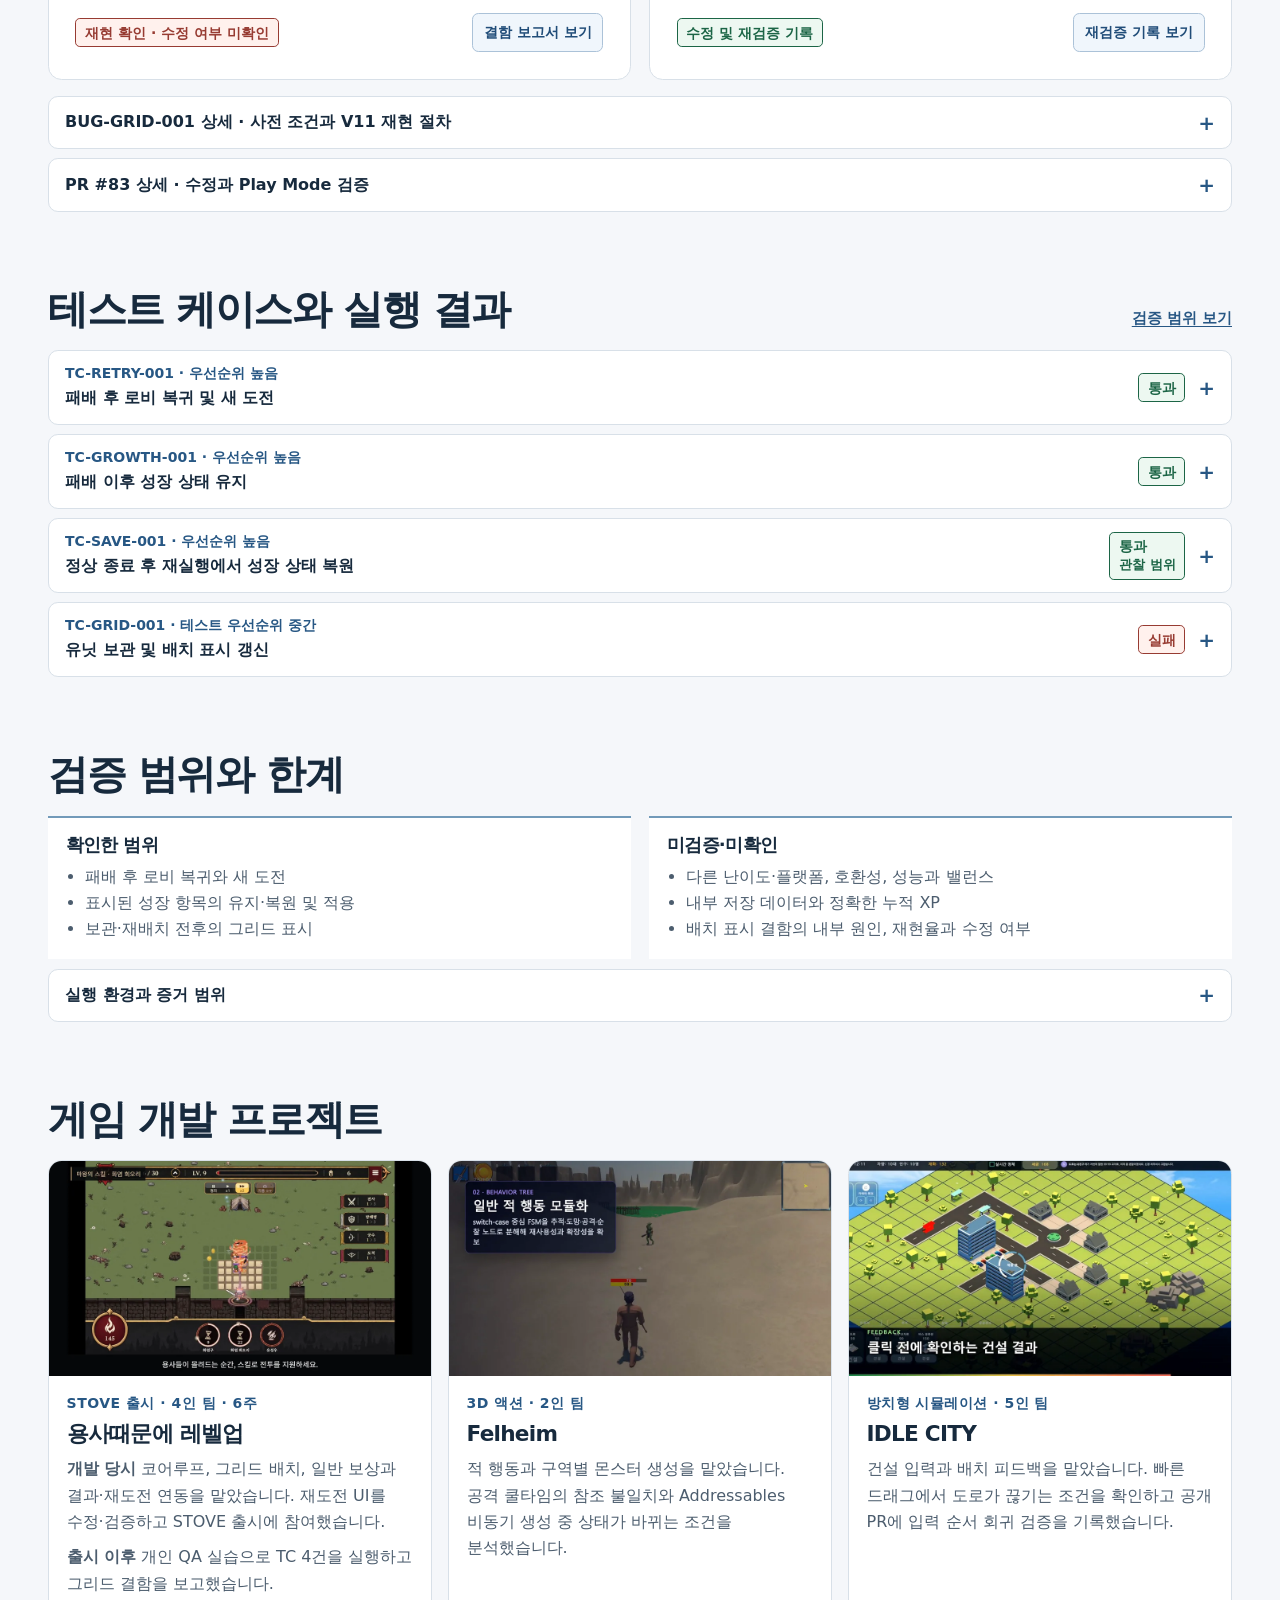
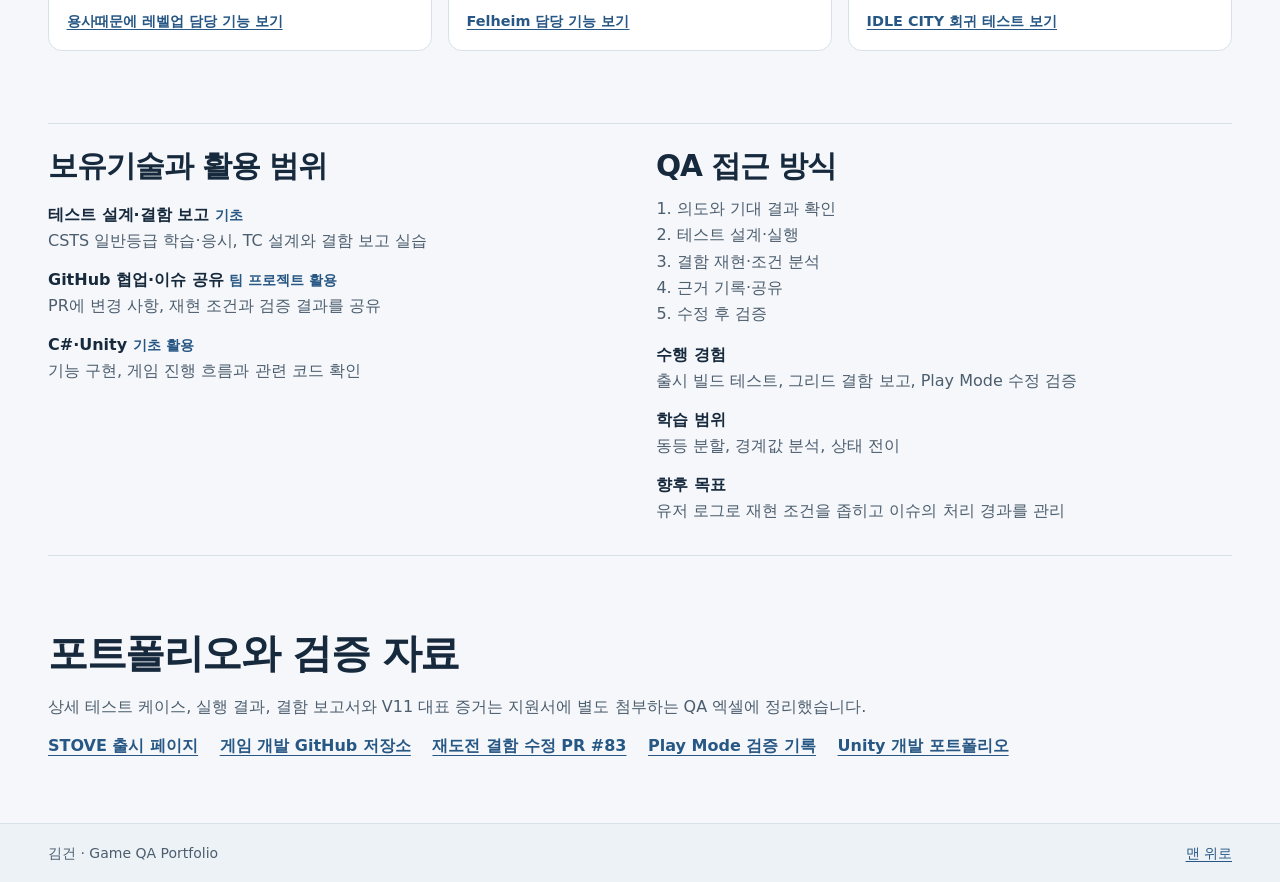
==== commit e744935b: "feat(qa): 게임 QA 포트폴리오 쇼케이스 리뉴얼" ====
--- a/qa/index.html
+++ b/qa/index.html
@@ -3,7 +3,7 @@
 <head>
     <meta charset="utf-8">
     <meta name="viewport" content="width=device-width, initial-scale=1">
-    <meta name="description" content="김건의 게임 QA 포트폴리오. STOVE 출시 빌드 테스트, 그리드 표시 결함 보고, Unity Play Mode 재테스팅과 리그레션 테스팅 기록입니다.">
+    <meta name="description" content="김건의 게임 QA 포트폴리오. STOVE 출시 빌드 테스트와 결함 재현, Unity Play Mode 수정·재검증 기록입니다.">
     <title>김건 · 게임 QA 포트폴리오</title>
     <link rel="stylesheet" href="./style.css">
     <link rel="icon" href="./icon.svg" type="image/svg+xml">
@@ -15,7 +15,7 @@
         <div class="shell header-inner">
             <a class="brand" href="#top"><strong>김건</strong><span>Game QA Portfolio</span></a>
             <nav aria-label="주요 메뉴">
-                <a href="#bug-grid">대표 결함</a>
+                <a href="#featured-cases">대표 사례</a>
                 <a href="#test-results">테스트 결과</a>
                 <a href="#retry-history">재검증</a>
                 <a href="#resources">관련 자료</a>
@@ -23,206 +23,289 @@
         </div>
     </header>
 
-    <main id="main" tabindex="-1" class="shell">
+    <main id="main" tabindex="-1">
         <section class="hero" id="top" aria-labelledby="intro-title">
-            <div class="hero-copy">
-                <p class="eyebrow">GAME QA PORTFOLIO</p>
-                <h1 id="intro-title">게임의 의도와<br>실제 동작의 차이를<br class="hero-break"> <em>검증합니다.</em></h1>
-                <p class="lead">Unity·C# 팀 개발과 STOVE 출시 경험을 바탕으로 게임을 검증합니다. 《용사때문에 레벨업》 출시 빌드에서 발견한 결함의 재현 절차와 관찰 결과를 기록했습니다.</p>
-                <ul class="credentials" aria-label="배경 및 학습 이력">
-                    <li>Unity·C# 기초 활용</li><li>STOVE 출시 참여</li><li>CSTS 일반등급 학습·응시</li>
-                </ul>
-                <div class="actions">
-                    <a class="button primary" href="#bug-grid">대표 결함 분석 보기</a>
-                    <a class="button" href="#test-results">테스트 결과 보기</a>
-                    <a class="quiet-link" href="#resources">포트폴리오 자료</a>
-                    <a class="quiet-link" href="../index.html">개발 포트폴리오 보기</a>
-                </div>
+            <div class="shell hero-grid">
+                <div>
+                    <p class="eyebrow">GAME QA PORTFOLIO</p>
+                    <h1 id="intro-title">게임의 의도와<br>실제 동작의 차이를<br><em>검증합니다.</em></h1>
+                    <p class="hero-lead">Unity·C# 팀 개발과 STOVE 출시 경험을 바탕으로 게임을 검증합니다. 출시 빌드의 결함 재현과 개발 중 수정·재검증을 기록했습니다.</p>
+                    <ul class="credentials" aria-label="기술과 학습 이력">
+                        <li>Unity·C# 기초 활용</li><li>STOVE 출시 참여</li><li>CSTS 일반등급 학습·응시</li>
+                    </ul>
+                    <div class="actions">
+                        <a class="button primary" href="#featured-cases">대표 QA 사례 보기</a>
+                        <a class="button secondary" href="#test-results">테스트 결과 보기</a>
+                    </div>
+                    <a class="hero-link" href="../index.html">개발 포트폴리오 보기</a>
+                </div>
+                <figure class="hero-media">
+                    <img src="../assets/images/castle-defense-preview.jpg" width="1280" height="720" fetchpriority="high" alt="《용사때문에 레벨업》 전투 준비 화면. 격자 위에 유닛이 배치되어 있고 하단에 보관 카드가 보입니다.">
+                    <figcaption><strong>용사때문에 레벨업</strong><span>STOVE 출시 · 실제 플레이</span></figcaption>
+                </figure>
             </div>
-
-            <aside class="run-card" aria-labelledby="run-title">
-                <p class="eyebrow">STOVE · WINDOWS</p>
-                <h2 id="run-title">출시 빌드 테스트</h2>
-                <p class="run-context">《용사때문에 레벨업》 · 보통 난이도</p>
-                <dl class="metrics">
-                    <div><dt>테스트 케이스</dt><dd>4<span>건</span></dd></div>
-                    <div class="pass"><dt>통과</dt><dd>3<span>건</span></dd></div>
-                    <div class="fail"><dt>실패</dt><dd>1<span>건</span></dd></div>
-                    <div><dt>결함 보고서</dt><dd>1<span>건</span></dd></div>
-                </dl>
-                <p class="small">통과 3건에는 화면에서 확인한 범위로 판정한 TC-SAVE-001이 포함됩니다. <a href="#test-scope">검증 범위 보기</a></p>
-                <p class="small run-environment">V1–V5 실행일 <time datetime="2026-11-25">2026.11.25</time><br>V1–V5 환경(수행자 기록) · Windows 11 Home 25H2 · OS 빌드 26200.9974</p>
-            </aside>
         </section>
 
-        <section id="bug-grid" class="section" aria-labelledby="bug-title">
-            <header class="section-head">
-                <div><p class="eyebrow">BUG-GRID-001 · 출시 빌드</p><h2 id="bug-title">유닛을 보관해도 이전 배치 칸에<br class="wide-break"> 보라색 원이 남습니다</h2></div>
-                <span class="badge fail">재현 확인 · 수정 여부 미확인</span>
-            </header>
-            <p class="section-lead">빈 칸이 점유된 것처럼 보여 다음 배치를 판단하기 어렵습니다. 관찰한 실행에서는 유닛을 다시 배치하고 전투를 이어갈 수 있었습니다.</p>
-            <dl class="bug-meta">
-                <div><dt>심각도</dt><dd>하 · 수행자 평가</dd></div>
-                <div><dt>결함 수정 우선순위</dt><dd>중간 · 제안</dd></div>
-                <div><dt>발생 빈도</dt><dd>반복 관찰 · 빈도 등급·재현율 미산정</dd></div>
-                <div><dt>연결 테스트</dt><dd><a href="#tc-grid">TC-GRID-001 · 실패</a></dd></div>
-            </dl>
-            <div class="comparison">
-                <article><h3>기대 결과</h3><p>전사를 보관하면 빈 칸의 원이 즉시 사라집니다. 재배치하면 현재 유닛 위치에만 원이 표시됩니다.</p></article>
-                <article class="observed"><h3>실제 결과</h3><p>웨이브 2 준비 단계에서 빈 A에 원이 남았습니다. B로 옮겨 전투한 뒤 웨이브 3에서 보관하자 빈 B에 원이 남고 A에서는 사라졌습니다.</p></article>
-            </div>
-            <div class="panel evidence-panel">
-                <h3>재현 절차와 V11 관찰 기록</h3>
-                <p><strong>사전 조건</strong> · STOVE 출시 빌드의 보통 난이도에서 초기 지급 1성 전사 1기(합성 없음)와 빈 보관 슬롯을 준비합니다. A는 웨이브 1 배치 칸입니다. A 바로 위 B는 비워 두고 전사를 배치할 수 있는 발판을 확보합니다.</p>
-                <ol class="evidence-steps" id="v11-evidence">
-                    <li>
-                        <span class="timecode">1단계 · V11 00:03</span>
-                        <strong>A에 전사 배치</strong>
-                        <p>전사를 A에 놓고 B를 비워 둔 채 웨이브 1을 시작합니다.</p>
-                        <p class="evidence-range">00:06 전투 시작 · 00:15 클리어 · 00:21 다음 준비 단계</p>
-                    </li>
-                    <li>
-                        <span class="timecode">2단계 · V11 00:24</span>
-                        <strong>보관 후 빈 A에 원 잔류</strong>
-                        <p>웨이브 2 준비에서 A의 전사를 보관합니다. 전사는 사라졌고 빈 A에는 보라색 원이 남았습니다.</p>
-                        <p class="evidence-range">확인 구간 00:23–00:24</p>
-                    </li>
-                    <li>
-                        <span class="timecode">3단계 · V11 00:39</span>
-                        <strong>B에 재배치해도 A의 원 유지</strong>
-                        <p>같은 전사를 B에 놓고 웨이브 2를 시작합니다. 전투를 시작하기 전 빈 A의 원이 계속 보였습니다.</p>
-                        <p class="evidence-range">확인 구간 00:32–00:42 · 후반은 전투 진입</p>
-                    </li>
-                    <li>
-                        <span class="timecode">4단계 · V11 00:54</span>
-                        <strong>다음 전투 후 빈 B에 원 잔류</strong>
-                        <p>웨이브 3 준비에서 B의 전사를 보관합니다. 빈 B에 원이 남았고 빈 A의 원은 사라져 있었습니다.</p>
-                        <p class="evidence-range">확인 구간 00:50–00:54</p>
-                    </li>
-                </ol>
-                <p class="small evidence-note">A의 원이 사라진 정확한 시점과 내부 원인은 미확인입니다. 결함 수정 여부는 확인되지 않았고 수정 후 재테스팅 기록은 없습니다.</p>
-                <details>
-                    <summary>발생 조건 비교와 보조 증거</summary>
+        <div class="shell">
+            <section id="run-summary" class="overview" aria-labelledby="run-title">
+                <div class="overview-intro">
+                    <p class="eyebrow">출시 이후 개인 QA 실습</p>
+                    <h2 id="run-title">출시 빌드 테스트</h2>
+                    <p>STOVE · 보통 난이도</p>
+                </div>
+                <div>
+                    <dl class="metrics">
+                        <div><dt>테스트 케이스</dt><dd>4<span>건</span></dd></div>
+                        <div class="pass"><dt>통과</dt><dd>3<span>건</span></dd></div>
+                        <div class="fail"><dt>실패</dt><dd>1<span>건</span></dd></div>
+                        <div><dt>결함 보고서</dt><dd>1<span>건</span></dd></div>
+                    </dl>
+                    <p class="small metric-note">TC-SAVE-001은 화면에서 확인한 범위에서 통과했습니다. 개발 당시 검증 H-01·H-02는 이 집계에서 제외했습니다.</p>
+                </div>
+            </section>
+
+            <section id="featured-cases" class="section" aria-labelledby="featured-title">
+                <header class="section-head">
+                    <h2 id="featured-title">대표 QA 사례</h2>
+                    <p>출시 빌드의 결함 재현과 개발 중 수정·재검증 기록</p>
+                </header>
+                <div class="featured-grid">
+                    <article class="featured-card">
+                        <figure class="case-media">
+                            <img src="./media/castle-placement.webp" width="1120" height="630" loading="lazy" alt="공개 플레이 영상의 준비 단계. 한 유닛을 선택하고 격자 배치를 준비하는 화면입니다.">
+                            <figcaption>공개 플레이 · 유닛 배치 장면</figcaption>
+                        </figure>
+                        <div class="featured-body">
+                            <p class="eyebrow">개인 QA 실습 · BUG-GRID-001</p>
+                            <h3 id="bug-title">유닛을 보관해도<br class="desktop-break"> 이전 배치 칸에 원이 남습니다</h3>
+                            <p>직전 배치 칸에 남은 보라색 원을 발견하고, 같은 전사를 A와 B에 배치해 발생 조건을 비교했습니다. 빈 칸이 점유된 것처럼 보였지만 재배치와 전투 진행은 가능했습니다.</p>
+                            <p class="small case-source">V11 대표 증거는 별도 제출 QA 엑셀에서 확인할 수 있습니다.</p>
+                            <div class="card-footer">
+                                <span class="badge fail">재현 확인 · 수정 여부 미확인</span>
+                                <a class="detail-link" href="#bug-grid">결함 보고서 보기</a>
+                            </div>
+                        </div>
+                    </article>
+
+                    <article class="featured-card">
+                        <div class="proof-preview" aria-label="공개 PR 83 검증 기록 요약">
+                            <p class="proof-label"><a href="https://github.com/OZ-GAME-LAB/OZGL2_1/pull/83">GitHub PR #83</a></p>
+                            <strong>Bootstrap Retry</strong>
+                            <dl>
+                                <div><dt>H-01 · 재테스팅</dt><dd>결과창 닫힘 · 배치·전투 복구</dd></div>
+                                <div><dt>H-02 · 회귀 테스트</dt><dd>메뉴와 입력 차단 동작 유지</dd></div>
+                            </dl>
+                        </div>
+                        <div class="featured-body">
+                            <p class="eyebrow">팀 개발 당시 · UNITY PLAY MODE</p>
+                            <h3 id="retry-title">재도전 결과창 오류 수정과 재검증</h3>
+                            <p>테스트용 Bootstrap Retry 직접 호출에서 결과창이 남는 오류를 수정했습니다. 결과 데이터 해제 시 결과창을 닫고, 같은 경로와 주변 메뉴·입력 동작을 검증했습니다.</p>
+                            <div class="card-footer">
+                                <span class="badge verified">수정 및 재검증 기록</span>
+                                <a class="detail-link" href="#retry-history">재검증 기록 보기</a>
+                            </div>
+                        </div>
+                    </article>
+                </div>
+
+                <div class="case-details">
+                    <details class="disclosure">
+                        <summary>BUG-GRID-001 상세 · 사전 조건과 V11 재현 절차</summary>
+                        <div id="bug-grid" class="details-body anchor-detail" tabindex="-1">
+                            <dl class="bug-meta">
+                                <div><dt>심각도</dt><dd>하 · 수행자 평가</dd></div>
+                                <div><dt>결함 수정 우선순위</dt><dd>중간 · 제안</dd></div>
+                                <div><dt>발생 가능성</dt><dd>반복 관찰 · 등급·재현율 미산정</dd></div>
+                                <div><dt>연결 테스트</dt><dd><a href="#tc-grid">TC-GRID-001 · 실패</a></dd></div>
+                            </dl>
+                            <dl class="readout">
+                                <div><dt>기대 결과</dt><dd>보관하면 빈 칸의 원이 즉시 사라지고, 재배치하면 현재 유닛 위치에만 원이 표시됩니다.</dd></div>
+                                <div><dt>실제 결과</dt><dd>웨이브 2에서 보관 뒤 빈 A에 원이 남았습니다. B에서 전투한 뒤 웨이브 3에서 보관하자 빈 B에 원이 남고 A에서는 사라졌습니다.</dd></div>
+                            </dl>
+                            <h3>재현 절차와 V11 관찰 기록</h3>
+                            <p><strong>사전 조건</strong> · STOVE 출시 빌드, 보통 난이도, 초기 지급 1성 전사 1기(합성 없음), 빈 보관 슬롯. A 바로 위의 빈 칸 B에 전사를 배치할 발판을 확보합니다.</p>
+                            <ol id="v11-evidence" class="evidence-steps">
+                                <li><span class="timecode">V11 · 00:03</span><strong>A에 전사 배치</strong><p>B를 비운 채 웨이브 1에 진입합니다. 00:06 전투 시작, 00:15 클리어, 00:21 웨이브 2 준비를 확인했습니다.</p></li>
+                                <li><span class="timecode">V11 · 00:24</span><strong>보관 후 빈 A에 원 잔류</strong><p>웨이브 2 준비에서 전사를 보관하면 전사는 사라지고 A의 원이 남았습니다. 확인 구간 00:23–00:24.</p></li>
+                                <li><span class="timecode">V11 · 00:39</span><strong>B에 재배치해도 A의 원 유지</strong><p>같은 전사를 B에 배치해도 전투 시작 전 빈 A의 원이 남았습니다. 확인 구간 00:32–00:42, 후반은 전투 진입입니다.</p></li>
+                                <li><span class="timecode">V11 · 00:54</span><strong>다음 전투 후 빈 B에 원 잔류</strong><p>웨이브 3 준비에서 전사를 보관하자 B에 원이 남고 A의 원은 사라져 있었습니다. 확인 구간 00:50–00:54.</p></li>
+                            </ol>
+                            <p class="record-note">V11 대표 이미지 4장은 지원서에 별도 첨부하는 QA 엑셀의 ‘결함 기록’에서 확인할 수 있습니다.</p>
+                            <p class="small">A의 표시 해제 시점, 내부 원인, 수정 여부는 미확인입니다. 수정 후 재테스팅 기록은 없습니다.</p>
+                            <details class="disclosure nested">
+                                <summary>V6–V9 보조 관찰 기록</summary>
+                                <ul class="support-list">
+                                    <li><strong>V6 · 최초 관찰</strong> 보관 뒤 빈 칸의 원이 커서를 옮겨도 유지됐습니다. 창 모드는 수행자 확인입니다.</li>
+                                    <li><strong>V7 · 반복 관찰</strong> 웨이브 2 준비에서 보관 후 표시가 다시 남았습니다.</li>
+                                    <li><strong>V8 · 조건 비교</strong> 합성하지 않은 초기 전사에서도 관찰했습니다.</li>
+                                    <li><strong>V9 · 조건 비교</strong> 보상 유닛을 포함해 전투 직전 배치 구역과 다음 준비 단계의 빈 네 칸을 대조했습니다.</li>
+                                </ul>
+                            </details>
+                        </div>
+                    </details>
+                    <details class="disclosure">
+                        <summary>PR #83 상세 · 수정과 Play Mode 검증</summary>
+                        <div id="retry-history" class="details-body anchor-detail" tabindex="-1">
+                            <p>패배 후 테스트용 Bootstrap Retry를 직접 호출하면 이전 결과창이 남았습니다. 결과 데이터가 해제될 때 결과창도 닫히도록 수정하고, 검증 결과를 PR #83으로 팀에 공유했습니다.</p>
+                            <dl class="readout">
+                                <div><dt>H-01 · 동일 경로 재테스팅</dt><dd>헬 난이도 패배 후 Bootstrap Retry 경로에서 팝업 수가 0이 됐고 배치 입력과 전투 시작이 복구됐습니다.</dd></div>
+                                <div><dt>H-02 · 주변 동작 회귀 테스트</dt><dd>결과창 위에 메뉴가 열린 채 Bridge Retry를 호출했습니다. 결과창만 닫히고 메뉴와 입력 차단이 유지됐으며, 메뉴를 닫자 배치 입력이 복구됐습니다.</dd></div>
+                            </dl>
+                            <p class="small">개발 당시 Unity Play Mode 이력입니다. STOVE 사용자 경로 TC-RETRY-001은 별도의 출시 빌드 테스트입니다.</p>
+                            <div class="text-links">
+                                <a href="https://github.com/OZ-GAME-LAB/OZGL2_1/pull/83">GitHub PR #83</a>
+                                <a href="https://github.com/OZ-GAME-LAB/OZGL2_1/blob/b590109b6304a40cafeb664fd52e78e1376f9ba2/Docs/OutdoorBattlefield-Camps-81.md#재도전-후-결과-팝업-잔류-수정">Play Mode 검증 기록</a>
+                            </div>
+                        </div>
+                    </details>
+                </div>
+            </section>
+
+            <section id="test-results" class="section" aria-labelledby="test-title">
+                <header class="section-head">
+                    <h2 id="test-title">테스트 케이스와 실행 결과</h2>
+                    <a href="#test-scope">검증 범위 보기</a>
+                </header>
+                <div class="test-list">
+                    <details id="tc-retry" class="disclosure test-case">
+                        <summary><span><span class="case-id">TC-RETRY-001 · 우선순위 높음</span><strong>패배 후 로비 복귀 및 새 도전</strong></span><span class="badge pass">통과</span></summary>
+                        <div class="details-body">
+                            <dl class="readout">
+                                <div><dt>기대 결과</dt><dd>로비를 거쳐 새 도전에 진입하면 이전 결과창이 남지 않고 배치와 전투 입력이 동작합니다.</dd></div>
+                                <div><dt>실제 결과</dt><dd>웨이브 5 패배 후 로비를 거쳐 첫 웨이브 준비에 진입했습니다. 이전 결과창 없이 배치, 전투 시작, 첫 보상까지 확인했습니다.</dd></div>
+                            </dl>
+                            <p class="small">증거 V1·V2·V4. V1·V2는 수행자가 동일 실행으로 확인했고 영상 사이 조작은 미확인입니다. V4는 추가 관찰이며 내부 Retry·실행 로그·다른 난이도와 모드별 독립 검증은 미확인입니다.</p>
+                            <div class="retry-analysis" aria-labelledby="retry-analysis-title">
+                                <h3 id="retry-analysis-title">실행 후 재구성한 상태 전이</h3>
+                                <ol class="retry-path">
+                                    <li><strong>패배 결과 → 로비</strong><span>‘뒤로’ 입력 · V1, 약 00:08</span></li>
+                                    <li><strong>로비 → 새 도전 준비</strong><span>‘전투 준비’ 선택 · V1, 약 00:23</span></li>
+                                    <li><strong>새 도전 준비 → 첫 전투</strong><span>배치 후 ‘전투 시작’ · V2, 약 00:10–00:16</span></li>
+                                    <li><strong>첫 전투 → 보상 화면</strong><span>첫 웨이브 클리어 · V2, 약 00:18–00:20</span></li>
+                                </ol>
+                            </div>
+                            <p class="case-risk"><strong>사후 품질 리스크</strong> · 패배 뒤 로비나 준비 화면으로 이동할 수 없으면 새 도전을 시작하기 어렵습니다.</p>
+                        </div>
+                    </details>
+                    <details id="tc-growth" class="disclosure test-case">
+                        <summary><span><span class="case-id">TC-GROWTH-001 · 우선순위 높음</span><strong>패배 이후 성장 상태 유지</strong></span><span class="badge pass">통과</span></summary>
+                        <div class="details-body">
+                            <dl class="readout">
+                                <div><dt>기대 결과</dt><dd>패배 후에도 마왕 레벨과 투자한 특성, 해금·장착한 스킬이 유지되고 새 도전에 적용됩니다.</dd></div>
+                                <div><dt>실제 결과</dt><dd>마왕 LV.2, 규모 확장 1/2, 얼음 가시 해금·장착 상태를 비교했습니다. 새 도전에서 그리드 1칸 추가와 얼음 가시 시전을 확인했습니다.</dd></div>
+                            </dl>
+                            <p class="small">증거 V3·V4. 화면에서 비교한 성장 항목에 한합니다. 정확한 XP·피해·감속 수치, 다른 특성·스킬과 내부 저장 데이터는 미확인입니다.</p>
+                            <p class="case-risk"><strong>사후 품질 리스크</strong> · 패배로 획득한 성장 상태가 사라지면 다음 도전의 성장 경험이 달라집니다.</p>
+                        </div>
+                    </details>
+                    <details id="tc-save" class="disclosure test-case">
+                        <summary><span><span class="case-id">TC-SAVE-001 · 우선순위 높음</span><strong>정상 종료 후 재실행에서 성장 상태 복원</strong></span><span class="badge pass">통과 <span class="badge-note">관찰 범위</span></span></summary>
+                        <div class="details-body">
+                            <dl class="readout">
+                                <div><dt>기대 결과</dt><dd>정상 종료 후 다시 실행하면 비교한 성장 항목이 유지되고 새 도전에 적용됩니다.</dd></div>
+                                <div><dt>실제 결과</dt><dd>V4와 V5의 LV.2, 특성, 스킬 해금과 슬롯 구성을 비교했습니다. 새 도전에서 그리드 1칸 추가와 얼음 가시 시전을 확인했습니다.</dd></div>
+                            </dl>
+                            <p class="small">증거 V4·V5·U-01. 정상 종료와 STOVE의 ‘실행’은 수행자 확인입니다. 정확한 누적 XP는 미확인입니다.</p>
+                            <p class="case-risk"><strong>사후 품질 리스크</strong> · 레벨·특성·스킬이 복원되지 않거나 새 도전에 적용되지 않으면 이전 진행을 이어가기 어렵습니다.</p>
+                        </div>
+                    </details>
+                    <details class="disclosure test-case">
+                        <summary><span><span class="case-id">TC-GRID-001 · 테스트 우선순위 중간</span><strong>유닛 보관 및 배치 표시 갱신</strong></span><span class="badge fail">실패</span></summary>
+                        <div id="tc-grid" class="details-body anchor-detail" tabindex="-1">
+                            <p><strong>사전 조건</strong> · 보통 난이도, 초기 지급 1성 전사 1기(합성 없음), 빈 보관 슬롯. A 바로 위 빈 칸 B에 배치할 수 있도록 발판을 확보합니다.</p>
+                            <dl class="readout">
+                                <div><dt>기대 결과</dt><dd>전사를 보관하면 빈 칸의 원이 사라지고, 재배치하면 현재 위치에만 원이 표시됩니다.</dd></div>
+                                <div><dt>실제 결과</dt><dd>A와 B에서 각각 전투한 뒤 표시를 비교했습니다. 직전 전투에 배치했던 빈 칸에 원이 남았습니다.</dd></div>
+                            </dl>
+                            <p class="small">주 증거 V11. 내부 원인, 정확한 표시 해제 시점, 재현율과 수정 여부는 미확인입니다.</p>
+                            <p class="case-risk"><strong>사후 품질 리스크</strong> · 빈 칸이 점유된 것처럼 보이면 다음 유닛을 둘 위치를 잘못 판단할 수 있습니다.</p>
+                            <div class="text-links"><a href="#bug-grid">BUG-GRID-001 결함 보고</a><a href="#v11-evidence">V11 관찰 기록</a></div>
+                        </div>
+                    </details>
+                </div>
+            </section>
+
+            <section id="test-scope" class="section scope" aria-labelledby="test-scope-title">
+                <header class="section-head"><h2 id="test-scope-title">검증 범위와 한계</h2></header>
+                <div class="scope-grid">
+                    <article><h3>확인한 범위</h3><ul><li>패배 후 로비 복귀와 새 도전</li><li>표시된 성장 항목의 유지·복원 및 적용</li><li>보관·재배치 전후의 그리드 표시</li></ul></article>
+                    <article><h3>미검증·미확인</h3><ul><li>다른 난이도·플랫폼, 호환성, 성능과 밸런스</li><li>내부 저장 데이터와 정확한 누적 XP</li><li>배치 표시 결함의 내부 원인, 재현율과 수정 여부</li></ul></article>
+                </div>
+                <details class="disclosure environment">
+                    <summary>실행 환경과 증거 범위</summary>
                     <div class="details-body">
-                        <p><strong>발생·유지 조건</strong> · 전투 뒤 유닛을 보관하면 직전 배치 칸에 원이 남았습니다. V11에서는 같은 전사를 B로 옮겨도 빈 A에 남은 원이 유지됐습니다.</p>
-                        <p><strong>해소 관찰</strong> · 다음 전투 후 B에서 전사를 보관한 시점에 A의 원이 사라져 있었습니다.</p>
-                        <ul><li><strong>V6 · 최초 관찰</strong> 보관 뒤 빈 칸에 남은 원은 커서를 옮겨도 유지됐습니다.</li><li><strong>V7 · 반복 관찰</strong> 웨이브 2 준비 단계에서 다시 나타났습니다.</li><li><strong>V8 · 조건 비교</strong> 합성하지 않은 초기 전사에서도 관찰했습니다.</li><li><strong>V9 · 조건 비교</strong> 보상 유닛을 포함해 전투 직전 배치 구역과 다음 준비 단계의 빈 네 칸의 표시를 대조했습니다.</li></ul>
+                        <p>STOVE 최초 출시 빌드의 보통 난이도에서 확인했습니다. V1–V5 실행일은 <time datetime="2026-11-25">2026.11.25</time>입니다. Windows 11 Home 25H2, OS 빌드 26200.9974와 전체화면·창 모드 사용은 V1–V5 수행자 기록입니다.</p>
+                        <p class="small">ENV-01 원본 이미지는 미첨부 상태입니다. 영상별 화면 모드와 실제 해상도, V6–V9·V11의 실행일과 OS는 미확인입니다.</p>
+                        <p class="small" id="risks-title">사후 품질 리스크는 <a href="#test-results">각 테스트 상세</a>에 정리했습니다.</p>
                     </div>
                 </details>
+            </section>
+
+            <section id="projects" class="section" aria-labelledby="projects-title">
+                <header class="section-head"><h2 id="projects-title">게임 개발 프로젝트</h2></header>
+                <div class="projects-grid">
+                    <article class="project-card">
+                        <img src="./media/castle-combat.webp" width="960" height="540" loading="lazy" alt="《용사때문에 레벨업》의 웨이브 전투와 스킬 시전 장면">
+                        <div class="project-body">
+                            <p class="eyebrow">STOVE 출시 · 4인 팀 · 6주</p><h3>용사때문에 레벨업</h3>
+                            <p><strong>개발 당시</strong> 코어루프, 그리드 배치, 일반 보상과 결과·재도전 연동을 맡았습니다. 재도전 UI를 수정·검증하고 STOVE 출시에 참여했습니다.</p>
+                            <p><strong>출시 이후</strong> 개인 QA 실습으로 TC 4건을 실행하고 그리드 결함을 보고했습니다.</p>
+                            <a href="../index.html#castle-defense">용사때문에 레벨업 담당 기능 보기</a>
+                        </div>
+                    </article>
+                    <article class="project-card">
+                        <img src="./media/felheim.webp" width="960" height="540" loading="lazy" alt="Felheim의 적 행동 시연. 유닛이 전장 건너편의 적을 마주한 화면입니다.">
+                        <div class="project-body">
+                            <p class="eyebrow">3D 액션 · 2인 팀</p><h3>Felheim</h3>
+                            <p>적 행동과 구역별 몬스터 생성을 맡았습니다. 공격 쿨타임의 참조 불일치와 Addressables 비동기 생성 중 상태가 바뀌는 조건을 분석했습니다.</p>
+                            <a href="../index.html#felheim">Felheim 담당 기능 보기</a>
+                        </div>
+                    </article>
+                    <article class="project-card">
+                        <img src="./media/idle-city.webp" width="960" height="540" loading="lazy" alt="IDLE CITY의 도로와 건물 배치를 확인하는 건설 화면">
+                        <div class="project-body">
+                            <p class="eyebrow">방치형 시뮬레이션 · 5인 팀</p><h3>IDLE CITY</h3>
+                            <p>건설 입력과 배치 피드백을 맡았습니다. 빠른 드래그에서 도로가 끊기는 조건을 확인하고 공개 PR에 입력 순서 회귀 검증을 기록했습니다.</p>
+                            <a href="../index.html#idle-case-drag">IDLE CITY 회귀 테스트 보기</a>
+                        </div>
+                    </article>
+                </div>
+            </section>
+
+            <div class="section tools-grid">
+                <section id="skills" aria-labelledby="skills-title">
+                    <h2 id="skills-title">보유기술과 활용 범위</h2>
+                    <dl class="skills-list">
+                        <div><dt>테스트 설계·결함 보고 <span>기초</span></dt><dd>CSTS 일반등급 학습·응시, TC 설계와 결함 보고 실습</dd></div>
+                        <div><dt>GitHub 협업·이슈 공유 <span>팀 프로젝트 활용</span></dt><dd>PR에 변경 사항, 재현 조건과 검증 결과를 공유</dd></div>
+                        <div><dt>C#·Unity <span>기초 활용</span></dt><dd>기능 구현, 게임 진행 흐름과 관련 코드 확인</dd></div>
+                    </dl>
+                </section>
+                <section id="approach" aria-labelledby="approach-title">
+                    <h2 id="approach-title">QA 접근 방식</h2>
+                    <ol class="workflow">
+                        <li>의도와 기대 결과 확인</li><li>테스트 설계·실행</li><li>결함 재현·조건 분석</li><li>근거 기록·공유</li><li>수정 후 검증</li>
+                    </ol>
+                    <dl class="experience">
+                        <div><dt>수행 경험</dt><dd>출시 빌드 테스트, 그리드 결함 보고, Play Mode 수정 검증</dd></div>
+                        <div><dt>학습 범위</dt><dd>동등 분할, 경계값 분석, 상태 전이</dd></div>
+                        <div><dt>향후 목표</dt><dd>유저 로그로 재현 조건을 좁히고 이슈의 처리 경과를 관리</dd></div>
+                    </dl>
+                </section>
             </div>
-        </section>
-
-        <section id="test-results" class="section" aria-labelledby="test-title">
-            <header class="section-head"><div><p class="eyebrow">STOVE 출시 빌드</p><h2 id="test-title">테스트 케이스와 실행 결과</h2></div></header>
-            <div class="test-list">
-                <details id="tc-retry" class="test-case">
-                    <summary><span><span class="case-id">TC-RETRY-001 · 우선순위 높음</span><strong>패배 후 로비 복귀 및 새 도전</strong></span><span class="badge pass">통과</span></summary>
-                    <div class="details-body">
-                        <p>웨이브 5에서 패배한 뒤 결과창의 ‘뒤로’를 눌러 로비로 이동하고 다시 전투를 준비했습니다. 이전 결과창 없이 유닛 배치, 전투 시작, 첫 웨이브 보상까지 확인했습니다.</p>
-                        <p class="small">V1·V2는 수행자가 동일 실행으로 확인한 두 영상이며, 영상 사이 조작은 미확인입니다. V4는 추가 관찰입니다.</p>
-                        <div class="retry-analysis" aria-labelledby="retry-analysis-title">
-                            <h3 id="retry-analysis-title">실행 경로를 상태 전이로 정리</h3>
-                            <p class="small">실행 후 CSTS에서 학습한 상태 전이 관점으로 STOVE 사용자 경로를 재구성했습니다.</p>
-                            <ol class="retry-path">
-                                <li><strong>패배 결과 → 로비</strong><span>‘뒤로’ 입력 · V1, 약 00:08 로비 확인</span></li>
-                                <li><strong>로비 → 새 도전 준비</strong><span>‘전투 준비’ 선택 · V1, 약 00:23 준비 화면 확인</span></li>
-                                <li><strong>새 도전 준비 → 첫 전투</strong><span>유닛 배치 후 ‘전투 시작’ · V2, 약 00:10–00:16</span></li>
-                                <li><strong>첫 전투 → 보상 화면</strong><span>첫 웨이브 클리어 · V2, 약 00:18–00:20</span></li>
-                            </ol>
-                            <p class="small">확인 지점은 새 도전에서 이전 결과창이 남지 않는지와 배치·전투 입력이 처리되는지입니다.</p>
-                        </div>
-                    </div>
-                </details>
-                <details id="tc-growth" class="test-case">
-                    <summary><span><span class="case-id">TC-GROWTH-001 · 우선순위 높음</span><strong>패배 이후 성장 상태 유지</strong></span><span class="badge pass">통과</span></summary>
-                    <div class="details-body"><p>같은 실행에서 패배 전후의 마왕 LV.2, 규모 확장, 얼음 가시 해금·장착 상태를 비교했습니다. 새 도전에서도 그리드 추가 1칸과 얼음 가시 시전을 확인했습니다.</p><p class="small">증거 V3·V4. 화면에서 비교한 성장 항목이 검증 범위입니다.</p></div>
-                </details>
-                <details id="tc-save" class="test-case">
-                    <summary><span><span class="case-id">TC-SAVE-001 · 우선순위 높음</span><strong>정상 종료 후 재실행에서 성장 상태 복원</strong></span><span class="badge pass">통과 <span class="badge-note">관찰 범위</span></span></summary>
-                    <div class="details-body"><p>종료 전 V4와 재실행 후 V5에서 LV.2, 특성, 스킬 해금과 슬롯 구성을 비교했습니다. 새 도전에서 그리드 추가 1칸과 얼음 가시 시전까지 확인했습니다.</p><p class="small">정상 종료와 STOVE ‘실행’은 수행자 확인 U-01에 근거합니다. 정확한 누적 XP는 미확인입니다.</p></div>
-                </details>
-                <details class="test-case">
-                    <summary><span><span class="case-id">TC-GRID-001 · 테스트 우선순위 중간</span><strong>유닛 보관 및 배치 표시 갱신</strong></span><span class="badge fail">실패</span></summary>
-                    <div class="details-body" id="tc-grid" tabindex="-1">
-                        <p><strong>사전 조건</strong> · 보통 난이도, 초기 지급 1성 전사 1기(합성 없음), 빈 보관 슬롯. A 바로 위의 빈 칸 B에 배치할 수 있도록 발판을 확보합니다.</p>
-                        <p>초기 전사를 A와 B에 배치해 각각 전투한 뒤 보관 시점의 표시를 비교했습니다. 이전 전투에서 배치했던 빈 칸에 원이 남았습니다.</p>
-                        <p><a href="#bug-grid">BUG-GRID-001 결함 보고</a> · <a href="#v11-evidence">V11 관찰 기록</a></p>
-                    </div>
-                </details>
-            </div>
-            <div class="test-context" id="test-scope" aria-labelledby="test-scope-title">
-                <h3 id="test-scope-title">검증 범위와 한계</h3>
-                <p>STOVE 최초 출시 빌드의 보통 난이도에서 확인했습니다. V1–V5의 실행일은 <time datetime="2026-11-25">2026.11.25</time>이며, Windows 11 Home 25H2(OS 빌드 26200.9974)와 전체화면·창 모드 사용은 수행자 기록입니다.</p>
-                <div class="two-up">
-                    <article class="panel"><h4>확인한 범위</h4><ul><li>패배 후 로비 복귀와 새 도전 진입</li><li>화면에 표시된 성장 항목의 패배 후 유지와 재실행 후 복원·적용</li><li>유닛 보관과 재배치 전후의 그리드 표시</li></ul></article>
-                    <article class="panel"><h4>미검증·미확인</h4><ul><li>다른 난이도·플랫폼, 환경별 호환성, 성능과 밸런스</li><li>내부 저장 데이터와 정확한 누적 XP</li><li>배치 표시 결함 영상(V6–V9·V11)의 실행일과 OS</li><li>영상별 화면 모드와 실제 해상도. ENV-01 원본 이미지는 미첨부.</li><li>배치 표시 결함의 내부 원인, 재현율과 수정 여부</li></ul></article>
-                </div>
-            </div>
-            <div class="test-context" aria-labelledby="risks-title">
-                <h3 id="risks-title">검증 대상별 품질 리스크</h3>
-                <p class="small">실행 기록을 바탕으로 각 테스트가 어떤 플레이 문제를 확인하는지 사후 정리했습니다.</p>
-                <dl class="skill-list risk-list">
-                    <div><dt>TC-RETRY-001 · 진행 연속성</dt><dd>패배 뒤 로비나 준비 화면으로 이동할 수 없으면 새 도전을 시작하기 어렵습니다.</dd></div>
-                    <div><dt>TC-GROWTH-001 · 도전 간 성장 유지</dt><dd>패배로 이미 획득한 성장 상태가 사라지면 다시 도전할 때의 성장 경험이 달라집니다.</dd></div>
-                    <div><dt>TC-SAVE-001 · 재실행 후 복원</dt><dd>레벨·특성·스킬이 재실행 후 복원되지 않거나 새 도전에 적용되지 않으면 이전 진행을 이어가기 어렵습니다.</dd></div>
-                    <div><dt>TC-GRID-001 · 배치 표시 일치</dt><dd>비어 있는 칸이 점유된 것처럼 보이면 다음 유닛을 둘 위치를 잘못 판단할 수 있습니다.</dd></div>
-                </dl>
-            </div>
-        </section>
-
-        <section id="retry-history" class="section" aria-labelledby="retry-title">
-            <header class="section-head"><div><p class="eyebrow">개발 당시 · UNITY PLAY MODE</p><h2 id="retry-title">재도전 결과창 오류 수정과 재검증</h2></div></header>
-            <p class="section-lead">Unity Play Mode에서 패배 후 테스트용 Bootstrap Retry를 직접 호출하면 이전 결과창이 남았습니다. 결과 데이터가 해제될 때 결과창도 닫히도록 수정하고, 검증 결과를 PR #83으로 팀에 공유했습니다.</p>
-            <div class="two-up">
-                <article class="panel history"><p class="eyebrow">H-01 · 재테스팅</p><h3>실제 패배 후 직접 재도전</h3><p>헬 난이도에서 패배한 뒤 Bootstrap의 직접 Retry를 실행했습니다. 팝업 수가 0이 됐고 배치 입력과 전투 시작이 복구됐습니다.</p></article>
-                <article class="panel history"><p class="eyebrow">H-02 · 리그레션 테스팅</p><h3>메뉴를 연 채 재도전</h3><p>결과창 위에 메뉴를 연 상태에서 재도전했습니다. 결과창만 닫히고 메뉴와 입력 차단은 유지됐습니다. 메뉴를 닫자 배치 입력이 복구됐습니다.</p></article>
-            </div>
-            <p class="small history-note">H-01·H-02는 개발 당시의 에디터 검증 이력입니다. 출시 빌드 4건 집계에서 제외했습니다.</p>
-            <div class="text-links"><a href="https://github.com/OZ-GAME-LAB/OZGL2_1/pull/83">GitHub PR #83</a><a href="https://github.com/OZ-GAME-LAB/OZGL2_1/blob/b590109b6304a40cafeb664fd52e78e1376f9ba2/Docs/OutdoorBattlefield-Camps-81.md#재도전-후-결과-팝업-잔류-수정">Play Mode 검증 기록</a></div>
-        </section>
-
-        <section id="approach" class="section" aria-labelledby="approach-title">
-            <header class="section-head"><div><p class="eyebrow">QA WORKFLOW</p><h2 id="approach-title">테스트하고 기록하는 방식</h2></div></header>
-            <ol class="workflow">
-                <li><strong>요구사항과 의도 확인</strong><p>정상으로 판단할 동작과 기준을 먼저 적습니다.</p></li>
-                <li><strong>테스트 설계와 실행</strong><p>사전 조건·조작·기대 결과를 정하고 실행합니다.</p></li>
-                <li><strong>결함 발견과 재현</strong><p>실제 결과를 기대 결과와 대조해 기록합니다.</p></li>
-                <li><strong>발생 조건 분석</strong><p>재현 절차를 구체화하고, 조건을 바꿔 영향 범위를 좁힙니다.</p></li>
-                <li><strong>보고와 협업</strong><p>팀원이 같은 조건을 확인할 수 있도록 환경과 근거를 공유합니다.</p></li>
-                <li><strong>수정 후 검증</strong><p>같은 재현 조건과 주변 기능을 다시 확인합니다.</p></li>
-            </ol>
-            <div class="experience-note"><p><strong>수행 경험</strong> · 출시 빌드 TC 실행, 그리드 결함 보고, Play Mode 수정 검증과 PR 공유</p><p><strong>학습 범위</strong> · 동등 분할, 경계값 분석, 상태 전이</p><p><strong>확장하고 싶은 업무</strong> · 유저 로그를 바탕으로 재현 조건을 좁히고 이슈 추적 도구로 처리 경과를 관리하는 업무</p></div>
-        </section>
-
-        <section id="projects" class="section" aria-labelledby="projects-title">
-            <header class="section-head"><div><p class="eyebrow">UNITY · TEAM PROJECTS</p><h2 id="projects-title">게임 개발 프로젝트에서 쌓은 검증 경험</h2></div></header>
-            <div class="three-up">
-                <article class="panel project"><p class="eyebrow">STOVE 출시 · 4인 팀 · 6주</p><h3>용사때문에 레벨업</h3><div class="project-roles"><p><strong>개발 당시</strong> · 코어루프, 그리드 배치, 일반 보상과 결과·재도전 연동을 맡았습니다. 재도전 UI를 수정하고 Play Mode 검증 결과를 PR로 공유했으며 STOVE 출시에 참여했습니다.</p><p><strong>출시 이후 개인 QA 실습</strong> · 출시 빌드의 TC 4건을 실행하고 BUG-GRID-001 보고서와 증거를 정리했습니다.</p></div><a href="../index.html#castle-defense">담당 기능 보기</a></article>
-                <article class="panel project"><p class="eyebrow">3D 액션 · 2인 팀</p><h3>Felheim</h3><p>적 행동과 구역별 몬스터 생성을 맡았습니다. 공격 쿨타임의 참조 불일치와 Addressables 비동기 생성 중 상태가 바뀌는 조건을 분석했습니다.</p><a href="../index.html#felheim">담당 기능 보기</a></article>
-                <article class="panel project"><p class="eyebrow">방치형 시뮬레이션 · 5인 팀</p><h3>IDLE CITY</h3><p>건설 입력과 배치 피드백을 맡았습니다. 빠른 드래그에서 도로가 끊기는 조건을 확인하고, 공개 PR에서 입력 순서 회귀 테스트를 기록했습니다.</p><a href="../index.html#idle-case-drag">회귀 테스트 보기</a></article>
-            </div>
-        </section>
-
-        <section id="skills" class="section" aria-labelledby="skills-title">
-            <header class="section-head"><div><p class="eyebrow">SKILLS</p><h2 id="skills-title">보유기술과 활용 범위</h2></div></header>
-            <dl class="skill-list">
-                <div><dt>테스트 설계·결함 보고 <span>기초</span></dt><dd>CSTS 일반등급 학습 및 응시, 테스트 케이스 설계와 결함 보고 실습</dd></div>
-                <div><dt>GitHub 협업·이슈 공유 <span>팀 프로젝트 활용</span></dt><dd>PR에 변경 사항, 재현 조건과 검증 결과를 정리해 팀에 공유</dd></div>
-                <div><dt>C#·Unity <span>기초 활용</span></dt><dd>게임 기능 구현, 게임 진행 흐름과 관련 코드의 동작 확인</dd></div>
-            </dl>
-        </section>
-
-        <section id="resources" class="section resources" aria-labelledby="resources-title">
-            <header class="section-head"><div><p class="eyebrow">REFERENCES</p><h2 id="resources-title">포트폴리오와 검증 자료</h2></div></header>
-            <p>상세 테스트 케이스, 실행 결과와 결함 보고서는 지원서에 별도 첨부할 QA 포트폴리오 엑셀에 정리했습니다.</p>
-            <ul>
-                <li><a href="#test-results">출시 빌드 테스트 케이스 요약</a></li>
-                <li><a href="../index.html">Unity 개발 포트폴리오</a></li>
-                <li><a href="https://store.onstove.com/ko/games/106167">STOVE 출시 페이지</a></li>
-                <li><a href="https://github.com/OZ-GAME-LAB/OZGL2_1">게임 개발 GitHub 저장소</a></li>
-                <li><a href="https://github.com/OZ-GAME-LAB/OZGL2_1/pull/83">재도전 결함 수정 PR #83</a></li>
-            </ul>
-        </section>
+
+            <section id="resources" class="section resources" aria-labelledby="resources-title">
+                <header class="section-head"><h2 id="resources-title">포트폴리오와 검증 자료</h2></header>
+                <p>상세 테스트 케이스, 실행 결과, 결함 보고서와 V11 대표 증거는 지원서에 별도 첨부하는 QA 엑셀에 정리했습니다.</p>
+                <ul>
+                    <li><a href="https://store.onstove.com/ko/games/106167">STOVE 출시 페이지</a></li>
+                    <li><a href="https://github.com/OZ-GAME-LAB/OZGL2_1">게임 개발 GitHub 저장소</a></li>
+                    <li><a href="https://github.com/OZ-GAME-LAB/OZGL2_1/pull/83">재도전 결함 수정 PR #83</a></li>
+                    <li><a href="https://github.com/OZ-GAME-LAB/OZGL2_1/blob/b590109b6304a40cafeb664fd52e78e1376f9ba2/Docs/OutdoorBattlefield-Camps-81.md#재도전-후-결과-팝업-잔류-수정">Play Mode 검증 기록</a></li>
+                    <li><a href="../index.html">Unity 개발 포트폴리오</a></li>
+                </ul>
+            </section>
+        </div>
     </main>
     <footer class="site-footer"><div class="shell"><p>김건 · Game QA Portfolio</p><a href="#top">맨 위로</a></div></footer>
 </body>
--- a/qa/style.css
+++ b/qa/style.css
@@ -1,161 +1,207 @@
 :root {
     color-scheme: light;
-    --paper: #f2f1eb;
-    --white: #fdfdfa;
-    --ink: #1c272e;
-    --navy: #15374b;
-    --blue: #255a72;
-    --muted: #4d5b63;
-    --line: #c8cecd;
-    --pass: #23563e;
-    --pass-bg: #e9f2e9;
-    --fail: #8b362c;
-    --fail-bg: #f8eae6;
+    --navy: #132537;
+    --night: #0f1e2d;
+    --night-card: #1a2c40;
+    --hero-text: #f7f9fc;
+    --hero-muted: #c7d3df;
+    --gold: #f1d299;
+    --paper: #f5f7fa;
+    --surface: #fff;
+    --ink: #172a3d;
+    --muted: #4c5d6e;
+    --line: #d8e0e8;
+    --blue: #275784;
+    --pass: #1c6546;
+    --pass-bg: #edf8f1;
+    --fail: #973b32;
+    --fail-bg: #fff1ed;
+    --radius: .85rem;
+    background: var(--paper);
+    color: var(--ink);
     font-family: "Noto Sans KR", "Malgun Gothic", "Apple SD Gothic Neo", system-ui, sans-serif;
-    color: var(--ink);
-    background: var(--paper);
-    line-height: 1.7;
+    line-height: 1.65;
     word-break: keep-all;
     overflow-wrap: anywhere;
 }
 
 *, *::before, *::after { box-sizing: border-box; }
-body { margin: 0; }
-main, section, details, ol { scroll-margin-block-start: 1.25rem; }
-h1, h2, h3, p, dl, dd { margin: 0; }
-h1, h2, h3 { line-height: 1.25; letter-spacing: -.035em; }
-a { color: var(--navy); text-underline-offset: .23em; }
-a:hover { color: var(--blue); }
+body, h1, h2, h3, h4, p, figure, dl, dd { margin: 0; }
+h1, h2, h3, h4 { line-height: 1.25; letter-spacing: -.035em; }
+a { color: var(--blue); text-underline-offset: .23em; }
+a:hover { text-decoration-thickness: 2px; }
+img { display: block; max-width: 100%; height: auto; }
 :focus-visible { outline: 2px solid var(--blue); outline-offset: 4px; }
-.shell { width: min(72rem, calc(100% - 5rem)); margin-inline: auto; }
-.skip { position: fixed; z-index: 2; top: .75rem; left: .75rem; padding: .65rem 1rem; background: var(--white); transform: translateY(-160%); clip-path: inset(50%); }
+section, #main, details, #v11-evidence { scroll-margin-block-start: 1.25rem; }
+.shell { width: min(74rem, calc(100% - 5rem)); margin-inline: auto; }
+.skip { position: fixed; z-index: 3; top: .7rem; left: .7rem; padding: .6rem 1rem; background: var(--surface); clip-path: inset(50%); transform: translateY(-160%); }
 .skip:focus { transform: none; clip-path: none; }
-.site-header { border-bottom: 1px solid var(--line); }
-.header-inner { display: flex; justify-content: space-between; align-items: center; gap: 1rem; min-height: 4.35rem; }
-.brand { display: flex; align-items: baseline; gap: .65rem; text-decoration: none; color: var(--ink); }
-.brand strong { font-size: 1.14rem; }
-.brand span, nav a { color: var(--muted); font-size: .875rem; }
-nav { display: flex; column-gap: 1.6rem; row-gap: .25rem; flex-wrap: wrap; }
+.small { font-size: .875rem; color: var(--muted); }
+.eyebrow { color: var(--blue); font-size: .875rem; font-weight: 750; letter-spacing: .035em; }
+
+.site-header { background: var(--night); color: var(--hero-text); border-bottom: 1px solid #314255; }
+.header-inner { min-height: 4.1rem; display: flex; align-items: center; justify-content: space-between; gap: .65rem 1.5rem; }
+.brand { display: inline-flex; align-items: baseline; gap: .7rem; text-decoration: none; color: var(--hero-text); }
+.brand strong { font-size: 1.19rem; }
+.brand span, nav a { color: var(--hero-muted); font-size: .875rem; }
+nav { display: flex; gap: .4rem 1.7rem; flex-wrap: wrap; }
 nav a { text-decoration: none; font-weight: 700; }
-nav a:hover { text-decoration: underline; }
-
-.hero { display: grid; grid-template-columns: minmax(0, 1.32fr) minmax(0, 1fr); gap: clamp(2rem, 6vw, 6rem); align-items: center; padding-block: clamp(2.75rem, 5.5vw, 5rem); }
-.eyebrow, .timecode, .case-id { color: var(--blue); font-weight: 700; font-size: .875rem; letter-spacing: .05em; }
-h1 { margin-block: .85rem 1.55rem; font-size: clamp(2.45rem, 5.2vw, 4.6rem); line-height: 1.13; }
-h1 em { color: var(--blue); font-style: normal; }
-.lead { max-width: 34rem; color: var(--muted); font-size: 1.08rem; }
-.credentials { display: flex; flex-wrap: wrap; gap: .3rem 1rem; margin: 1.15rem 0 0; padding: 0; list-style: none; }
-.credentials li { font-weight: 700; color: var(--navy); font-size: .875rem; }
-.actions { display: flex; gap: .625rem .75rem; align-items: center; flex-wrap: wrap; margin-top: 1.65rem; }
-.button { display: inline-flex; align-items: center; justify-content: center; min-height: 2.85rem; padding: .55rem .95rem; font-size: .9rem; font-weight: 700; text-decoration: none; border: 1px solid var(--navy); }
-.button:hover { background: #e7eef0; }
-.button.primary { color: #fff; background: var(--navy); }
-.button.primary:hover { background: var(--blue); }
-.quiet-link { padding: .45rem 0; font-weight: 700; font-size: .875rem; }
-.run-card { padding: clamp(1.25rem, 3vw, 2rem); border: 1px solid var(--line); border-top: 4px solid var(--navy); background: var(--white); }
-.run-card h2 { margin: .45rem 0; font-size: 1.55rem; }
-.run-context, .small { color: var(--muted); font-size: .875rem; }
-.run-card .small + .small { margin-top: .35rem; }
-.run-card .run-environment { padding-top: .4rem; }
-.metrics { display: grid; grid-template-columns: repeat(2, minmax(0, 1fr)); margin: 1.15rem 0; border-block: 1px solid var(--line); }
-.metrics > div { padding: .65rem .85rem; }
-.metrics > div:nth-child(odd) { padding-left: 0; border-right: 1px solid var(--line); }
-.metrics > div:nth-child(-n+2) { border-bottom: 1px solid var(--line); }
-.metrics dt { font-size: .9rem; font-weight: 700; }
-.metrics dd { font-size: 2.2rem; line-height: 1.2; font-variant-numeric: tabular-nums; font-weight: 700; }
-.metrics dd span { font-size: .85rem; margin-left: .2rem; }
+nav a:hover { text-decoration: underline; color: var(--hero-text); }
+.site-header :focus-visible, .hero :focus-visible { outline-color: var(--gold); }
+
+.hero { background: var(--navy); color: var(--hero-text); }
+.hero-grid { display: grid; grid-template-columns: minmax(0, .88fr) minmax(0, 1.12fr); gap: clamp(2rem, 5.3vw, 5rem); align-items: center; padding-block: clamp(2.65rem, 4vw, 3.75rem); }
+.hero .eyebrow { color: var(--gold); letter-spacing: .1em; }
+.hero h1 { margin: .65rem 0 1rem; font-size: clamp(2.65rem, 4.45vw, 4.15rem); line-height: 1.115; }
+.hero h1 em { color: var(--gold); font-style: normal; }
+.hero-lead { max-width: 30rem; color: var(--hero-muted); font-size: 1.06rem; }
+.credentials { display: flex; flex-wrap: wrap; gap: .4rem .8rem; padding: 0; margin: .9rem 0 0; list-style: none; color: var(--hero-text); font-weight: 650; font-size: .875rem; }
+.credentials li { padding: .23rem .55rem; border: 1px solid #526476; border-radius: .28rem; }
+.actions { display: flex; gap: .6rem; flex-wrap: wrap; margin-top: 1.45rem; }
+.button { min-height: 2.8rem; display: inline-flex; align-items: center; justify-content: center; padding: .55rem 1rem; border: 1px solid transparent; border-radius: .4rem; font-size: .92rem; font-weight: 800; text-decoration: none; text-align: center; }
+.button.primary { color: #1c2937; background: var(--gold); }
+.button.primary:hover { background: #ffe2a8; }
+.button.secondary { color: var(--hero-text); border-color: #728296; }
+.button.secondary:hover { background: #263c51; }
+.hero-link { display: inline-block; color: var(--hero-muted); font-size: .875rem; margin-top: .72rem; }
+.hero-media { border: 1px solid #576376; border-radius: var(--radius); overflow: hidden; background: var(--night); box-shadow: 0 1rem 2.5rem #08142185; }
+.hero-media img { width: 100%; }
+.hero-media figcaption { display: flex; flex-wrap: wrap; justify-content: space-between; gap: .25rem .9rem; padding: .7rem 1rem; }
+.hero-media figcaption span { color: var(--hero-muted); font-size: .875rem; }
+
+.overview { display: grid; grid-template-columns: minmax(12rem, .62fr) minmax(0, 1.75fr); gap: 1rem 2.2rem; align-items: center; background: var(--surface); border: 1px solid var(--line); border-radius: var(--radius); margin-top: 1.55rem; padding: clamp(1.1rem, 2.9vw, 2rem); }
+.overview h2 { margin: .14rem 0 .22rem; font-size: 1.55rem; }
+.overview-intro > p:last-child { color: var(--muted); font-size: .875rem; }
+.metrics { display: grid; grid-template-columns: repeat(4, minmax(0, 1fr)); }
+.metrics > div { min-width: 0; padding-inline: clamp(.48rem, 1.5vw, 1.35rem); border-left: 1px solid var(--line); }
+.metrics dt { color: var(--muted); font-weight: 700; font-size: .875rem; }
+.metrics dd { font-size: clamp(1.9rem, 3.15vw, 2.7rem); font-variant-numeric: tabular-nums; line-height: 1.17; font-weight: 800; }
+.metrics dd span { font-size: .875rem; margin-left: .18rem; }
+.metric-note { margin: .65rem 0 0 clamp(.48rem, 1.5vw, 1.35rem); }
 .pass { color: var(--pass); }
 .fail { color: var(--fail); }
 
-.section { border-top: 1px solid var(--line); padding-block: clamp(2.45rem, 5vw, 4.25rem); }
-.section-head { display: flex; align-items: flex-start; justify-content: space-between; gap: 1rem; margin-bottom: 1.1rem; }
-.section-head h2 { margin-top: .4rem; font-size: clamp(1.7rem, 3.6vw, 2.65rem); }
-.section-lead { max-width: 49rem; color: var(--muted); }
-.badge { display: inline-block; padding: .22rem .6rem; font-size: .875rem; font-weight: 700; border: 1px solid currentColor; white-space: nowrap; }
-.badge.pass { background: var(--pass-bg); }
+.section { margin-top: clamp(2.55rem, 5.7vw, 5.05rem); }
+.section-head { display: flex; flex-wrap: wrap; align-items: baseline; justify-content: space-between; gap: .35rem 1.25rem; margin-bottom: 1rem; }
+.section-head h2, .tools-grid h2 { font-size: clamp(1.65rem, 3.2vw, 2.48rem); }
+.section-head p { color: var(--muted); }
+.section-head a { font-size: .92rem; font-weight: 700; }
+.featured-grid, .scope-grid, .readout, .evidence-steps, .tools-grid { display: grid; grid-template-columns: repeat(2, minmax(0, 1fr)); gap: 1.15rem; }
+.featured-card, .project-card { display: flex; flex-direction: column; overflow: hidden; border: 1px solid var(--line); background: var(--surface); border-radius: var(--radius); }
+.case-media { position: relative; background: var(--night); }
+.case-media img { width: 100%; }
+.case-media figcaption { position: absolute; bottom: .6rem; left: .65rem; color: var(--hero-text); background: var(--night); font-size: .875rem; padding: .25rem .5rem; border-radius: .25rem; }
+.proof-preview { display: flex; flex-direction: column; justify-content: center; aspect-ratio: 16 / 9; padding: clamp(1.2rem, 3.2vw, 2.3rem); background: var(--night-card); color: var(--hero-text); }
+.proof-label { color: var(--hero-muted); font: 700 .875rem/1.5 Consolas, ui-monospace, monospace; letter-spacing: .06em; }
+.proof-label a { color: var(--gold); }
+.proof-label a:focus-visible { outline-color: var(--gold); }
+.proof-preview > strong { margin: .38rem 0 .9rem; font-size: clamp(1.45rem, 3vw, 2rem); letter-spacing: -.015em; }
+.proof-preview dl { border-top: 1px solid #516377; }
+.proof-preview dl div { display: grid; grid-template-columns: minmax(8rem, .8fr) minmax(0, 1fr); gap: .15rem .5rem; border-bottom: 1px solid #516377; padding-block: .58rem; font-size: .9rem; }
+.proof-preview dt { color: var(--gold); font-weight: 750; }
+.proof-preview dd { color: var(--hero-muted); }
+.featured-body { flex: 1; display: flex; flex-direction: column; padding: clamp(1.1rem, 2.4vw, 1.65rem); }
+.featured-body h3 { margin: .4rem 0 .65rem; font-size: clamp(1.46rem, 2.3vw, 2rem); }
+.featured-body > p:not(.eyebrow), .project-body p:not(.eyebrow) { color: var(--muted); }
+.case-source { margin-top: .55rem; }
+.card-footer { display: flex; align-items: center; justify-content: space-between; flex-wrap: wrap; gap: .85rem; margin-top: auto; padding-top: 1.2rem; }
+.badge { display: inline-block; border: 1px solid currentColor; padding: .22rem .55rem; border-radius: .3rem; font-size: .875rem; line-height: 1.43; font-weight: 750; }
+.badge.pass, .badge.verified { color: var(--pass); background: var(--pass-bg); }
 .badge.fail { background: var(--fail-bg); }
-.badge-note { display: block; font-size: .8rem; }
-.bug-meta { display: grid; grid-template-columns: repeat(4, minmax(0, 1fr)); gap: .65rem 1rem; margin: 1.4rem 0; padding-block: .7rem; border-block: 1px solid var(--line); }
-.bug-meta dt { color: var(--muted); font-size: .875rem; }
-.bug-meta dd { font-weight: 700; }
-.comparison, .two-up, .three-up { display: grid; gap: 1rem; grid-template-columns: repeat(2, minmax(0, 1fr)); }
-.comparison { margin-bottom: 1rem; }
-.comparison article, .panel { background: var(--white); border: 1px solid var(--line); padding: clamp(1rem, 2.8vw, 1.6rem); }
-.comparison article { border-left: 4px solid var(--pass); }
-.comparison article.observed { border-left-color: var(--fail); }
-.comparison h3, .panel h3 { font-size: 1.16rem; margin-bottom: .45rem; }
-.comparison p, .panel p, .workflow p, .skill-list dd { color: var(--muted); }
-.evidence-note { margin-block: .7rem; }
-.evidence-steps { list-style: none; margin: .9rem 0; padding: 0; display: grid; grid-template-columns: repeat(2, minmax(0, 1fr)); gap: .85rem; }
-.evidence-steps li { padding: .85rem; background: #edf1f1; border-top: 2px solid var(--blue); }
-.evidence-steps strong { display: block; line-height: 1.45; margin: .3rem 0; }
-.evidence-range { margin-top: .25rem; font-size: .875rem; }
-.timecode, .case-id { display: block; letter-spacing: .01em; }
-details { border: 1px solid var(--line); background: var(--white); }
-summary { position: relative; padding: .8rem 3rem .8rem 1rem; cursor: pointer; list-style: none; font-weight: 700; }
-summary::-webkit-details-marker { display: none; }
-summary::after { position: absolute; right: 1rem; top: 50%; translate: 0 -50%; content: "+"; color: var(--navy); font-size: 1.2rem; }
-details[open] > summary::after { content: "−"; }
-summary:hover { background: #edf1f1; }
-.details-body { border-top: 1px solid var(--line); padding: .85rem 1rem; }
-.details-body ul { padding-left: 1.35rem; margin-bottom: 0; }
-.details-body p + p { margin-top: .4rem; }
-.test-list { display: grid; gap: .55rem; }
-.test-case summary { display: flex; justify-content: space-between; align-items: center; gap: .8rem; }
-#tc-grid { scroll-margin-block-start: 6rem; }
-.case-id { font-size: .875rem; }
-.retry-analysis, .test-context { margin-top: 1.4rem; }
-.retry-analysis h3, .test-context h3, .test-context h4 { margin-bottom: .4rem; }
-.retry-path { display: grid; grid-template-columns: repeat(2, minmax(0, 1fr)); gap: .55rem; list-style: decimal inside; padding: 0; margin: .75rem 0; }
-.retry-path li { background: var(--white); border: 1px solid var(--line); padding: .65rem .8rem; }
-.retry-path li::marker { color: var(--blue); font-weight: 700; }
-.retry-path span { display: block; color: var(--muted); font-size: .875rem; }
-#test-scope { scroll-margin-block-start: 1.25rem; }
-.run-card a[href="#test-scope"] { white-space: nowrap; }
-.test-context ul { margin: 0; padding-inline-start: 1.25rem; color: var(--muted); }
-.risk-list { margin-top: .4rem; }
-.history .eyebrow, .project .eyebrow { color: var(--blue); margin-bottom: .5rem; }
-.history-note { margin-top: .75rem; }
-.two-up { margin-top: 1.1rem; }
-.text-links, .resources ul { display: flex; flex-wrap: wrap; gap: .65rem 1.25rem; margin: .85rem 0 0; font-weight: 700; }
-.resources ul { list-style: none; padding: 0; }
-.workflow { list-style: none; padding: 0; margin: 0; counter-reset: workflow; display: grid; grid-template-columns: repeat(3, minmax(0, 1fr)); gap: .65rem; }
-.workflow li { border-top: 2px solid var(--navy); background: var(--white); padding: 1rem; counter-increment: workflow; }
-.workflow li::before { content: counter(workflow, decimal-leading-zero); display: block; color: var(--blue); font-size: .875rem; font-weight: 700; margin-bottom: .2rem; }
-.experience-note { margin-top: 1.2rem; }
-.experience-note p + p { margin-top: .25rem; }
-.three-up { grid-template-columns: repeat(3, minmax(0, 1fr)); }
-.project { display: flex; flex-direction: column; align-items: flex-start; }
-.project-roles p + p { margin-top: .55rem; }
-.project a { margin-top: auto; padding-top: .7rem; font-weight: 700; }
-.skill-list > div { display: grid; grid-template-columns: minmax(0, 1fr) minmax(0, 1.55fr); gap: .35rem 1rem; padding: .85rem 0; border-bottom: 1px solid var(--line); }
-.skill-list dt { font-weight: 700; }
-.skill-list dt span { display: inline-block; color: var(--blue); margin-left: .3rem; font-size: .875rem; }
-.site-footer { padding-block: 1.15rem; border-top: 1px solid var(--line); font-size: .875rem; color: var(--muted); }
-.site-footer .shell { display: flex; justify-content: space-between; gap: 1rem; }
-
-@media (max-width: 57rem) {
+.badge-note { display: block; font-size: .83rem; white-space: nowrap; }
+.detail-link { display: inline-flex; min-height: 2.45rem; padding: .4rem .68rem; align-items: center; border: 1px solid #abc2d8; border-radius: .4rem; background: #f0f6fc; color: #214d79; font-size: .9rem; font-weight: 750; text-decoration: none; }
+.detail-link:hover { background: #e2edf9; }
+
+.case-details, .test-list { display: grid; gap: .57rem; }
+.case-details { margin-top: 1rem; }
+.disclosure { min-width: 0; border-radius: .62rem; border: 1px solid var(--line); background: var(--surface); }
+.disclosure summary { min-height: 3rem; padding: .78rem 2.85rem .78rem 1rem; position: relative; cursor: pointer; list-style: none; border-radius: .55rem; font-weight: 750; }
+.disclosure summary::-webkit-details-marker { display: none; }
+.disclosure summary::after { content: "+"; display: block; position: absolute; top: 50%; right: 1rem; translate: 0 -50%; color: var(--blue); font-size: 1.25rem; line-height: 1; }
+.disclosure[open] > summary::after { content: "−"; }
+.disclosure summary:hover { background: #eff5fb; }
+.details-body { border-top: 1px solid var(--line); padding: clamp(.9rem, 2vw, 1.25rem); }
+.details-body > * + * { margin-top: .8rem; }
+.details-body h3 { font-size: 1.19rem; }
+.anchor-detail { scroll-margin-block-start: 4.5rem; }
+.readout { gap: .65rem; }
+.readout > div { padding: .75rem .9rem; border-left: 3px solid #7d9ebf; background: #f0f5fa; }
+.readout dt, .bug-meta dd { font-weight: 750; }
+.readout dd { margin-top: .2rem; color: var(--muted); }
+.bug-meta { display: grid; grid-template-columns: repeat(4, minmax(0, 1fr)); gap: .7rem 1rem; }
+.bug-meta dt { font-size: .875rem; color: var(--muted); }
+.evidence-steps { margin-bottom: 0; padding: 0; list-style: none; gap: .65rem; }
+.evidence-steps li { border-top: 2px solid #86a5c1; background: var(--paper); padding: .65rem .8rem; }
+.evidence-steps strong, .timecode { display: block; }
+.timecode, .case-id { color: var(--blue); font-size: .875rem; font-weight: 750; }
+.evidence-steps p { color: var(--muted); margin-top: .22rem; }
+.record-note { padding: .7rem .85rem; border-left: 3px solid #7b9fbe; background: #f0f5fa; font-weight: 650; }
+.nested { background: var(--paper); }
+.support-list { margin-block: .4rem .85rem; padding: 0 1rem 0 2rem; }
+.support-list li + li { margin-top: .25rem; }
+.text-links { display: flex; flex-wrap: wrap; gap: .4rem 1rem; font-weight: 750; }
+.test-case summary { display: flex; justify-content: space-between; align-items: center; gap: .65rem; }
+.case-id { display: block; line-height: 1.4; margin-bottom: .12rem; }
+.retry-path { padding: 0; margin: .55rem 0 0; list-style: decimal inside; display: grid; grid-template-columns: repeat(4, minmax(0, 1fr)); gap: .5rem; }
+.retry-path li { border: 1px solid var(--line); padding: .55rem .65rem; background: var(--paper); font-size: .9rem; }
+.retry-path span { display: block; color: var(--muted); }
+.case-risk { font-size: .9rem; }
+.scope-grid article { border-top: 2px solid #729ab9; padding: 1rem 1.1rem; background: var(--surface); }
+.scope-grid h3 { font-size: 1.14rem; }
+.scope-grid ul { padding-inline-start: 1.2rem; margin: .45rem 0 0; color: var(--muted); }
+.environment { margin-top: .62rem; }
+
+.projects-grid { display: grid; grid-template-columns: repeat(3, minmax(0, 1fr)); gap: 1rem; }
+.project-card img { width: 100%; background: var(--navy); }
+.project-body { padding: 1rem 1.1rem; display: flex; flex-direction: column; flex: 1; }
+.project-body h3 { font-size: 1.35rem; margin: .36rem 0 .5rem; }
+.project-body p + p:not(.eyebrow) { margin-top: .55rem; }
+.project-body a { padding-top: .8rem; margin-top: auto; font-size: .9rem; font-weight: 750; }
+.tools-grid { border-block: 1px solid var(--line); padding-block: 1.5rem; gap: 1.25rem 2rem; }
+.tools-grid h2 { font-size: clamp(1.45rem, 2.6vw, 1.85rem); margin-bottom: .65rem; }
+.skills-list > div, .experience > div { padding-block: .38rem; }
+.skills-list dt, .experience dt { font-weight: 750; }
+.skills-list dt span { color: var(--blue); font-size: .875rem; }
+.skills-list dd, .experience dd { color: var(--muted); }
+.workflow { color: var(--muted); margin: 0 0 .5rem; padding-left: 1.3rem; }
+.resources { margin-bottom: clamp(2.5rem, 5vw, 4.25rem); }
+.resources > p { color: var(--muted); }
+.resources ul { list-style: none; display: flex; flex-wrap: wrap; gap: .5rem 1.35rem; padding: 0; margin: .75rem 0 0; font-weight: 750; }
+.site-footer { border-top: 1px solid var(--line); background: #edf2f7; padding-block: 1.1rem; color: var(--muted); font-size: .875rem; }
+.site-footer .shell { display: flex; flex-wrap: wrap; align-items: center; justify-content: space-between; gap: .4rem 1rem; }
+
+@media (max-width: 61rem) {
     .shell { width: calc(100% - 3rem); }
-    .hero { gap: 2rem; }
-    .bug-meta { grid-template-columns: repeat(2, minmax(0, 1fr)); }
-    .wide-break { display: none; }
-}
-
-@media (max-width: 43rem) {
+    .hero-grid { gap: 2rem; }
+    .hero h1 { font-size: clamp(2.45rem, 4.7vw, 3.3rem); }
+    .overview { grid-template-columns: minmax(10rem, .65fr) minmax(0, 1.85fr); gap: .8rem; }
+    .retry-path, .bug-meta { grid-template-columns: repeat(2, minmax(0, 1fr)); }
+    .desktop-break { display: none; }
+}
+
+@media (max-width: 47rem) {
     .shell { width: calc(100% - 2rem); }
-    .header-inner { align-items: flex-start; flex-direction: column; justify-content: center; padding-block: .65rem; gap: .45rem; }
-    nav { column-gap: 1rem; }
-    .hero { grid-template-columns: 1fr; padding-block: 1.85rem; gap: 1.3rem; }
-    .hero-break { display: none; }
-    h1 { margin-block: .5rem .9rem; }
-    .actions { margin-top: 1.05rem; }
-    .section-head { align-items: start; flex-direction: column; gap: .55rem; }
-    .workflow { grid-template-columns: repeat(2, minmax(0, 1fr)); }
-    .comparison, .two-up, .three-up, .skill-list > div, .retry-path, .evidence-steps { grid-template-columns: 1fr; }
-    .test-case summary { padding-left: .75rem; gap: .5rem; }
-    #tc-grid { scroll-margin-block-start: 7rem; }
-}
-
-@media (max-width: 22rem) {
-    .workflow { grid-template-columns: 1fr; }
-}
+    .header-inner { flex-wrap: wrap; padding-block: .6rem; }
+    nav { gap: .35rem .9rem; }
+    .hero-grid { grid-template-columns: minmax(0, 1fr); gap: 1.4rem; padding-block: 2.45rem 1.75rem; }
+    .hero h1 { font-size: clamp(2.15rem, 8.7vw, 3.05rem); }
+    .hero-media figcaption { padding: .52rem .7rem; }
+    .overview { grid-template-columns: minmax(0, 1fr); }
+    .metrics > div:first-child { border-left: 0; padding-left: 0; }
+    .metric-note { margin-left: 0; }
+    .featured-grid, .scope-grid, .tools-grid, .projects-grid, .readout, .evidence-steps { grid-template-columns: minmax(0, 1fr); }
+    .featured-body h3 { font-size: 1.55rem; }
+    .anchor-detail { scroll-margin-block-start: 5.4rem; }
+}
+
+@media (max-width: 25rem) {
+    .header-inner { gap: .32rem .65rem; }
+    .hero h1 { margin-block: .55rem .72rem; }
+    .button { padding-inline: .7rem; }
+    .proof-preview dl div { grid-template-columns: minmax(0, 1fr); }
+    .proof-preview > strong { margin-bottom: .47rem; }
+    .metrics { grid-template-columns: repeat(2, minmax(0, 1fr)); gap: .55rem .4rem; }
+    .metrics > div:nth-child(odd) { border-left: 0; padding-left: 0; }
+    .metrics > div:nth-child(-n+2) { border-bottom: 1px solid var(--line); padding-bottom: .45rem; }
+    .disclosure summary { padding-left: .78rem; }
+}
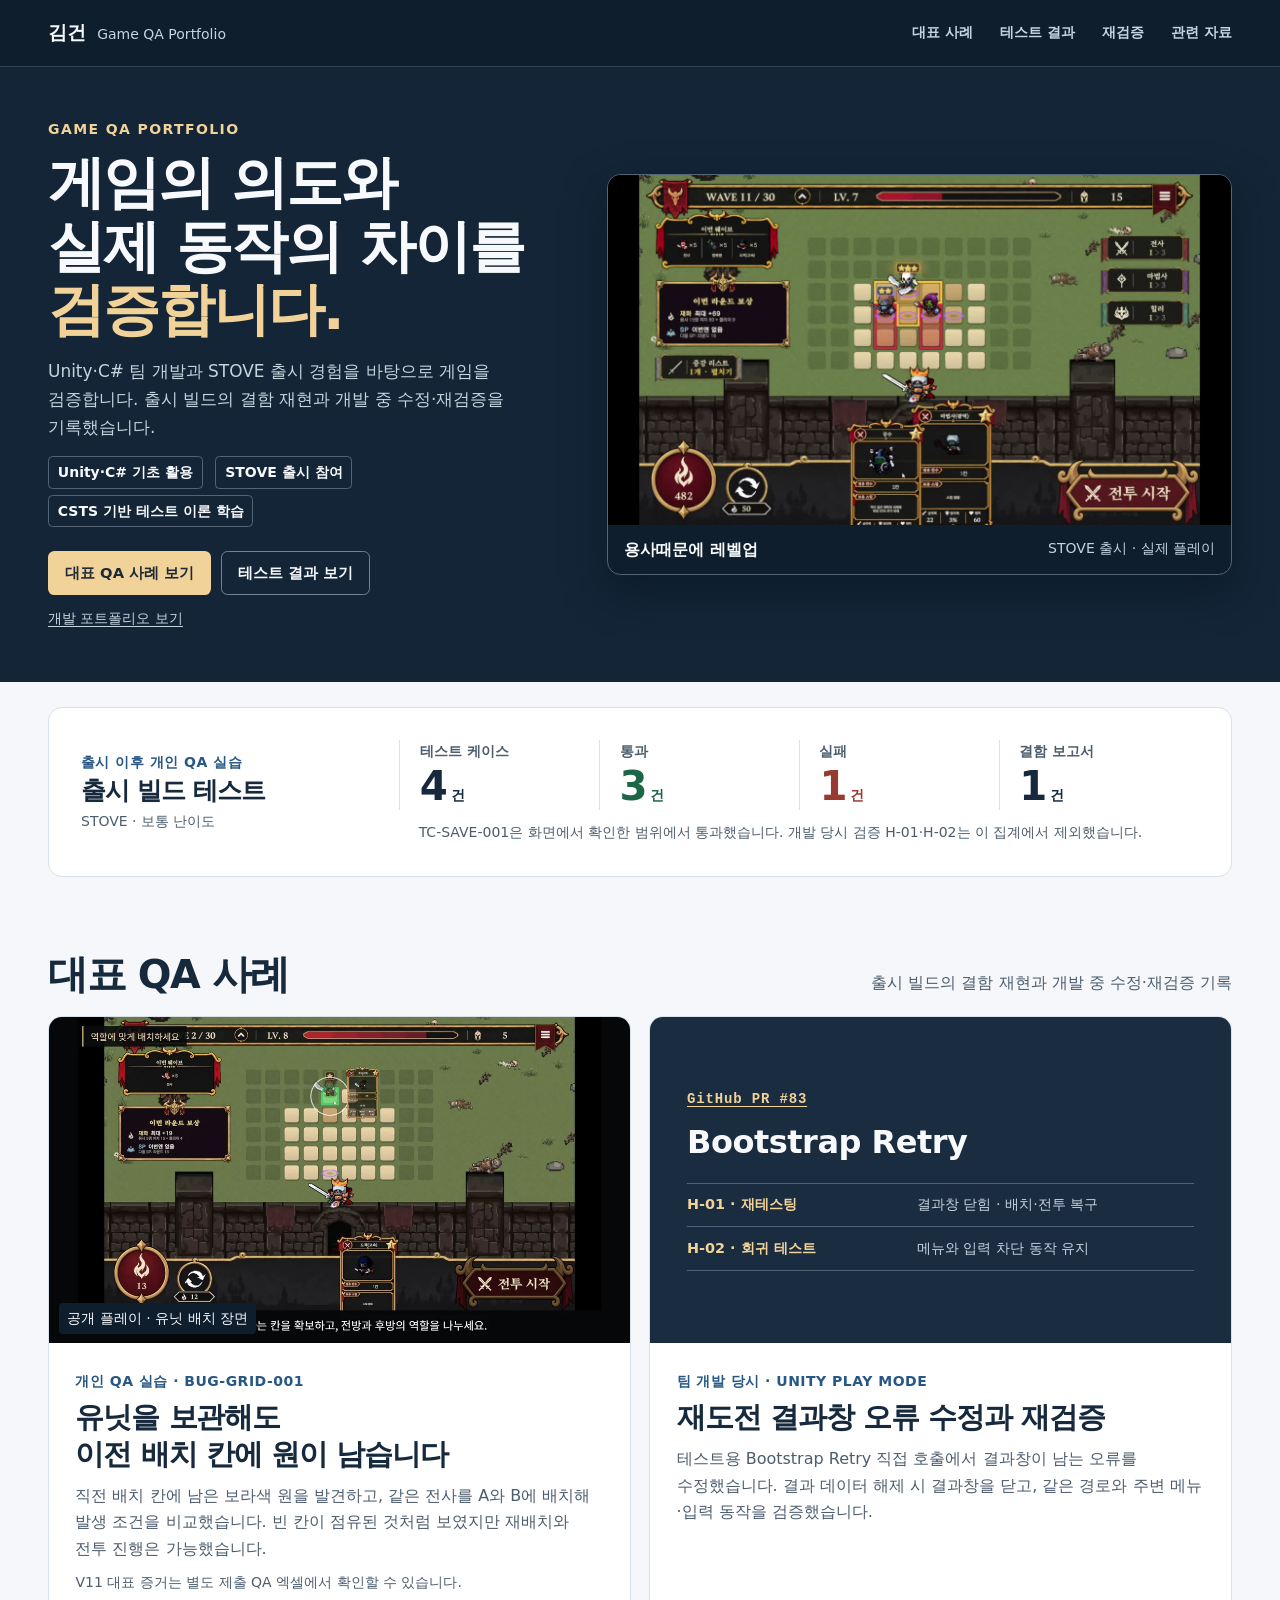
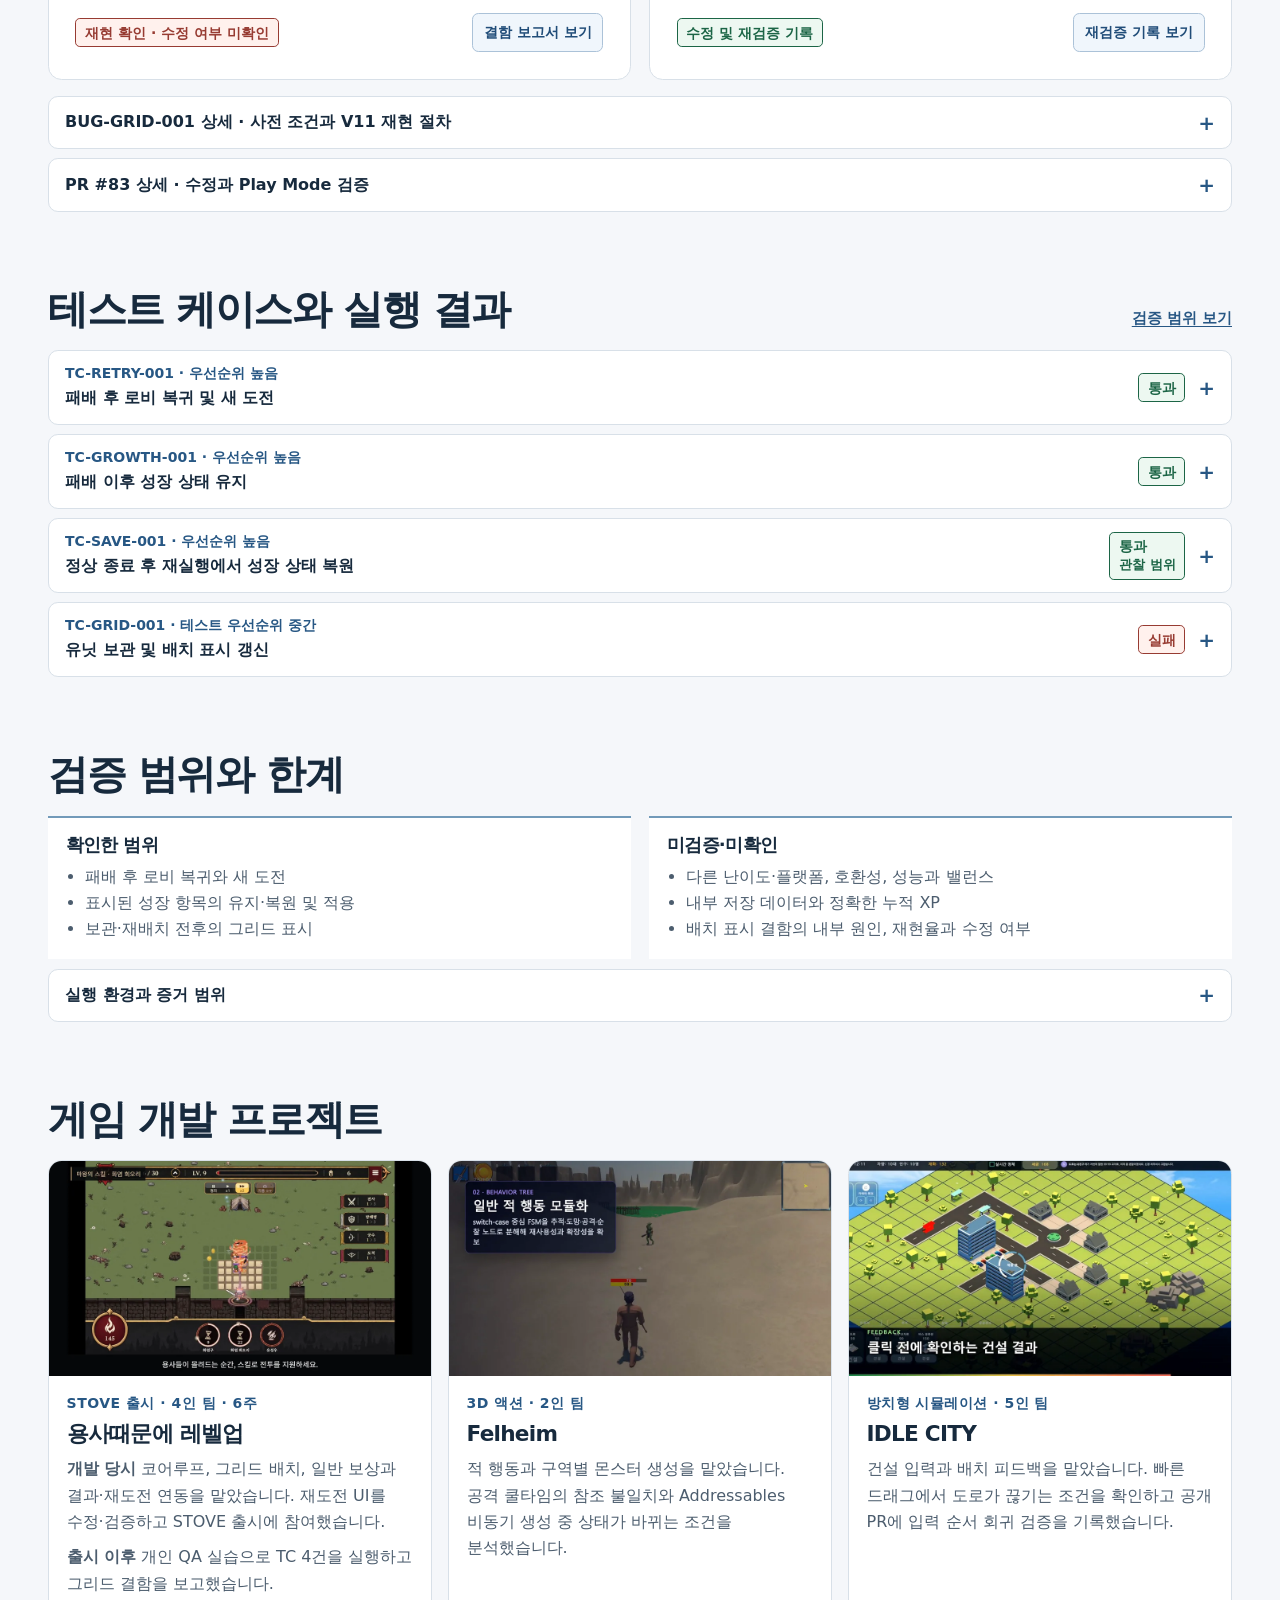
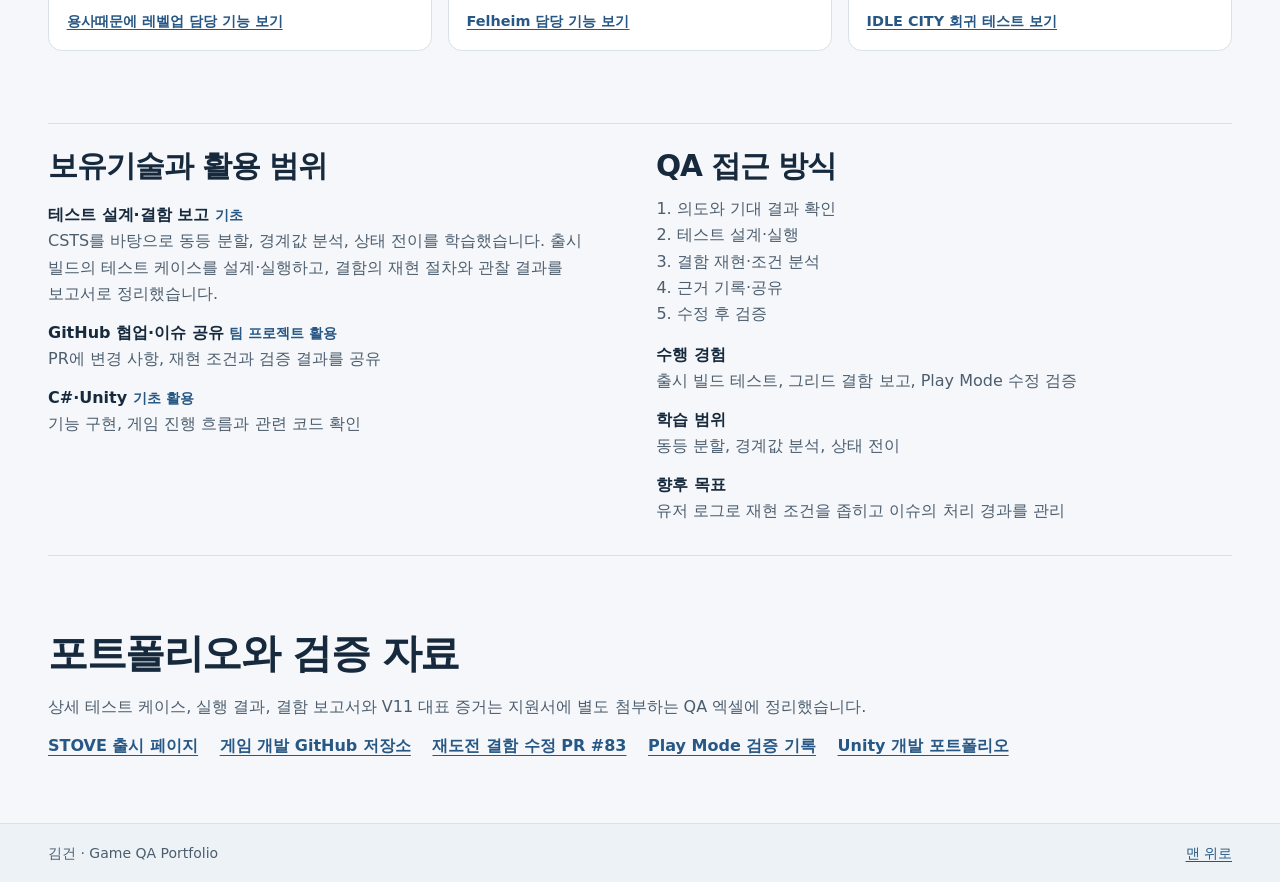
==== commit 238350e8: "fix(qa): CSTS 학습과 테스트 실습 문구 수정" ====
--- a/qa/index.html
+++ b/qa/index.html
@@ -31,7 +31,7 @@
                     <h1 id="intro-title">게임의 의도와<br>실제 동작의 차이를<br><em>검증합니다.</em></h1>
                     <p class="hero-lead">Unity·C# 팀 개발과 STOVE 출시 경험을 바탕으로 게임을 검증합니다. 출시 빌드의 결함 재현과 개발 중 수정·재검증을 기록했습니다.</p>
                     <ul class="credentials" aria-label="기술과 학습 이력">
-                        <li>Unity·C# 기초 활용</li><li>STOVE 출시 참여</li><li>CSTS 일반등급 학습·응시</li>
+                        <li>Unity·C# 기초 활용</li><li>STOVE 출시 참여</li><li>CSTS 기반 테스트 이론 학습</li>
                     </ul>
                     <div class="actions">
                         <a class="button primary" href="#featured-cases">대표 QA 사례 보기</a>
@@ -276,7 +276,7 @@
                 <section id="skills" aria-labelledby="skills-title">
                     <h2 id="skills-title">보유기술과 활용 범위</h2>
                     <dl class="skills-list">
-                        <div><dt>테스트 설계·결함 보고 <span>기초</span></dt><dd>CSTS 일반등급 학습·응시, TC 설계와 결함 보고 실습</dd></div>
+                        <div><dt>테스트 설계·결함 보고 <span>기초</span></dt><dd>CSTS를 바탕으로 동등 분할, 경계값 분석, 상태 전이를 학습했습니다. 출시 빌드의 테스트 케이스를 설계·실행하고, 결함의 재현 절차와 관찰 결과를 보고서로 정리했습니다.</dd></div>
                         <div><dt>GitHub 협업·이슈 공유 <span>팀 프로젝트 활용</span></dt><dd>PR에 변경 사항, 재현 조건과 검증 결과를 공유</dd></div>
                         <div><dt>C#·Unity <span>기초 활용</span></dt><dd>기능 구현, 게임 진행 흐름과 관련 코드 확인</dd></div>
                     </dl>
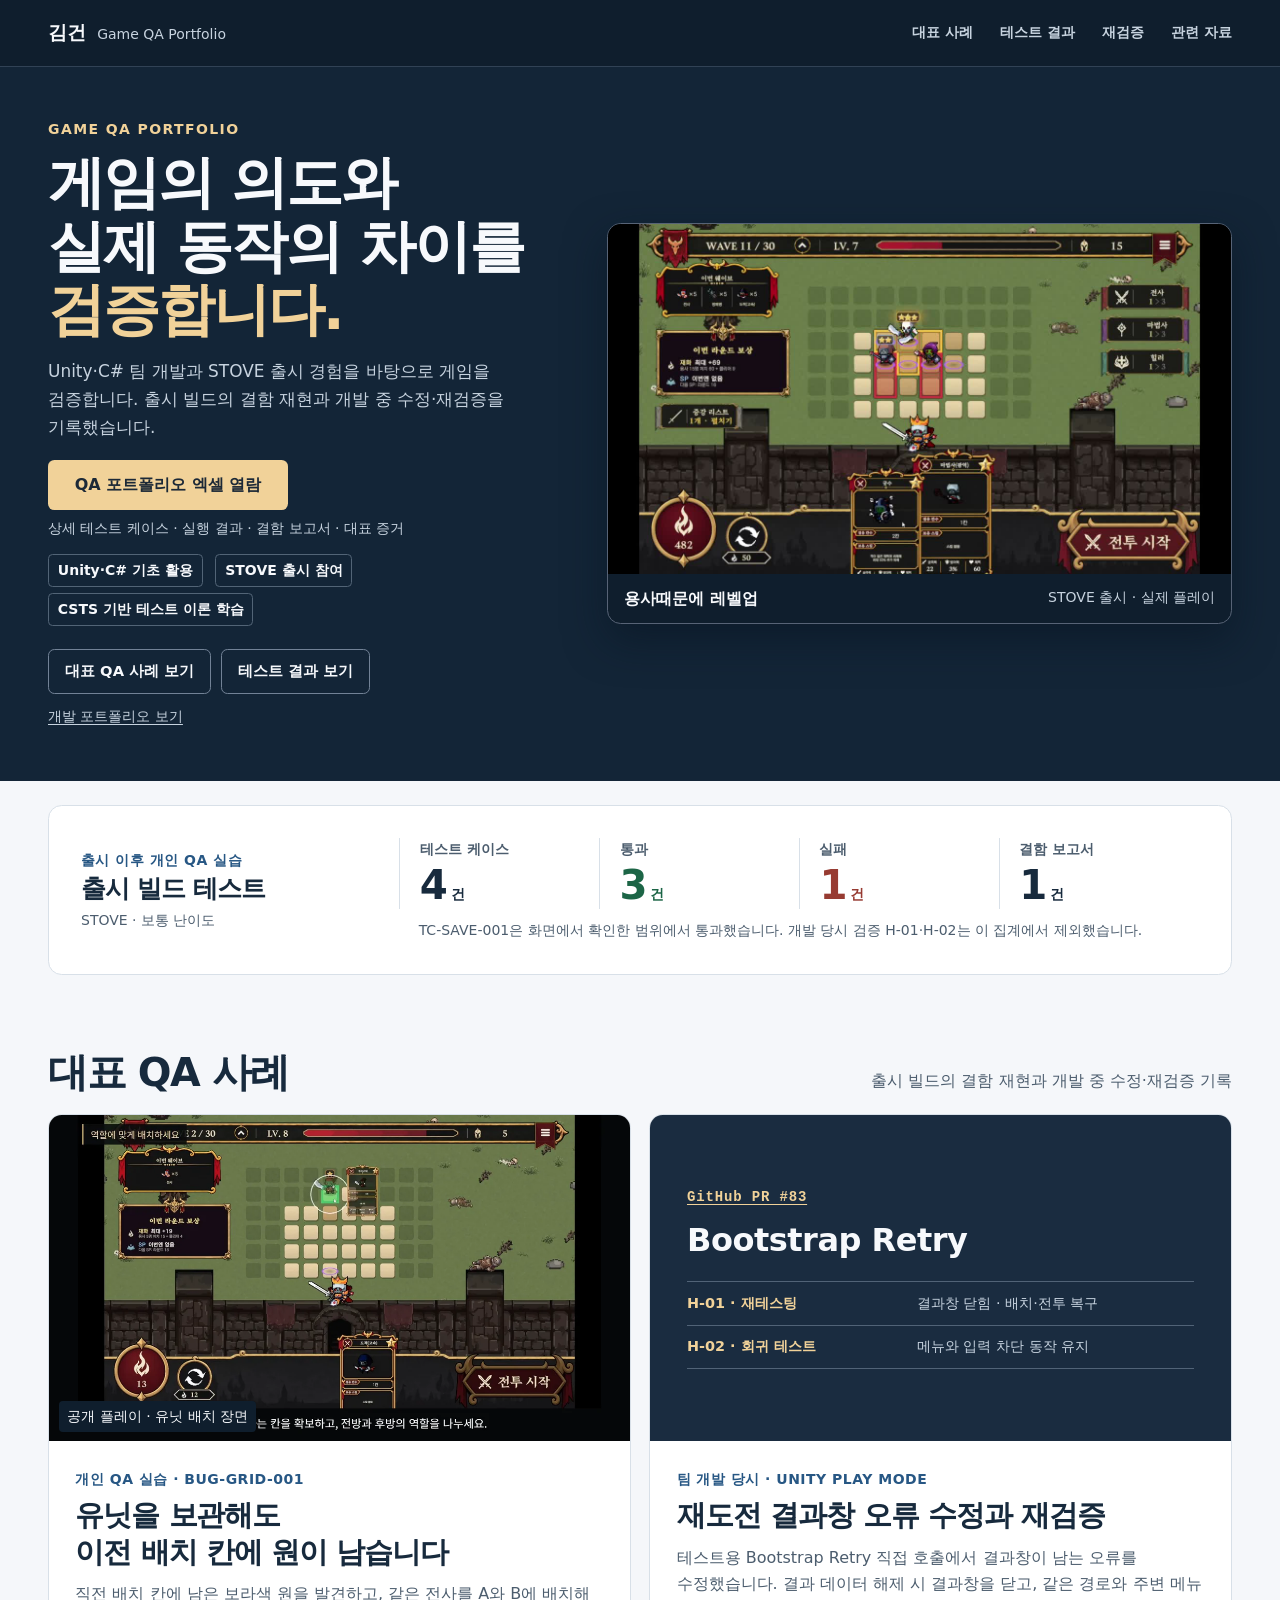
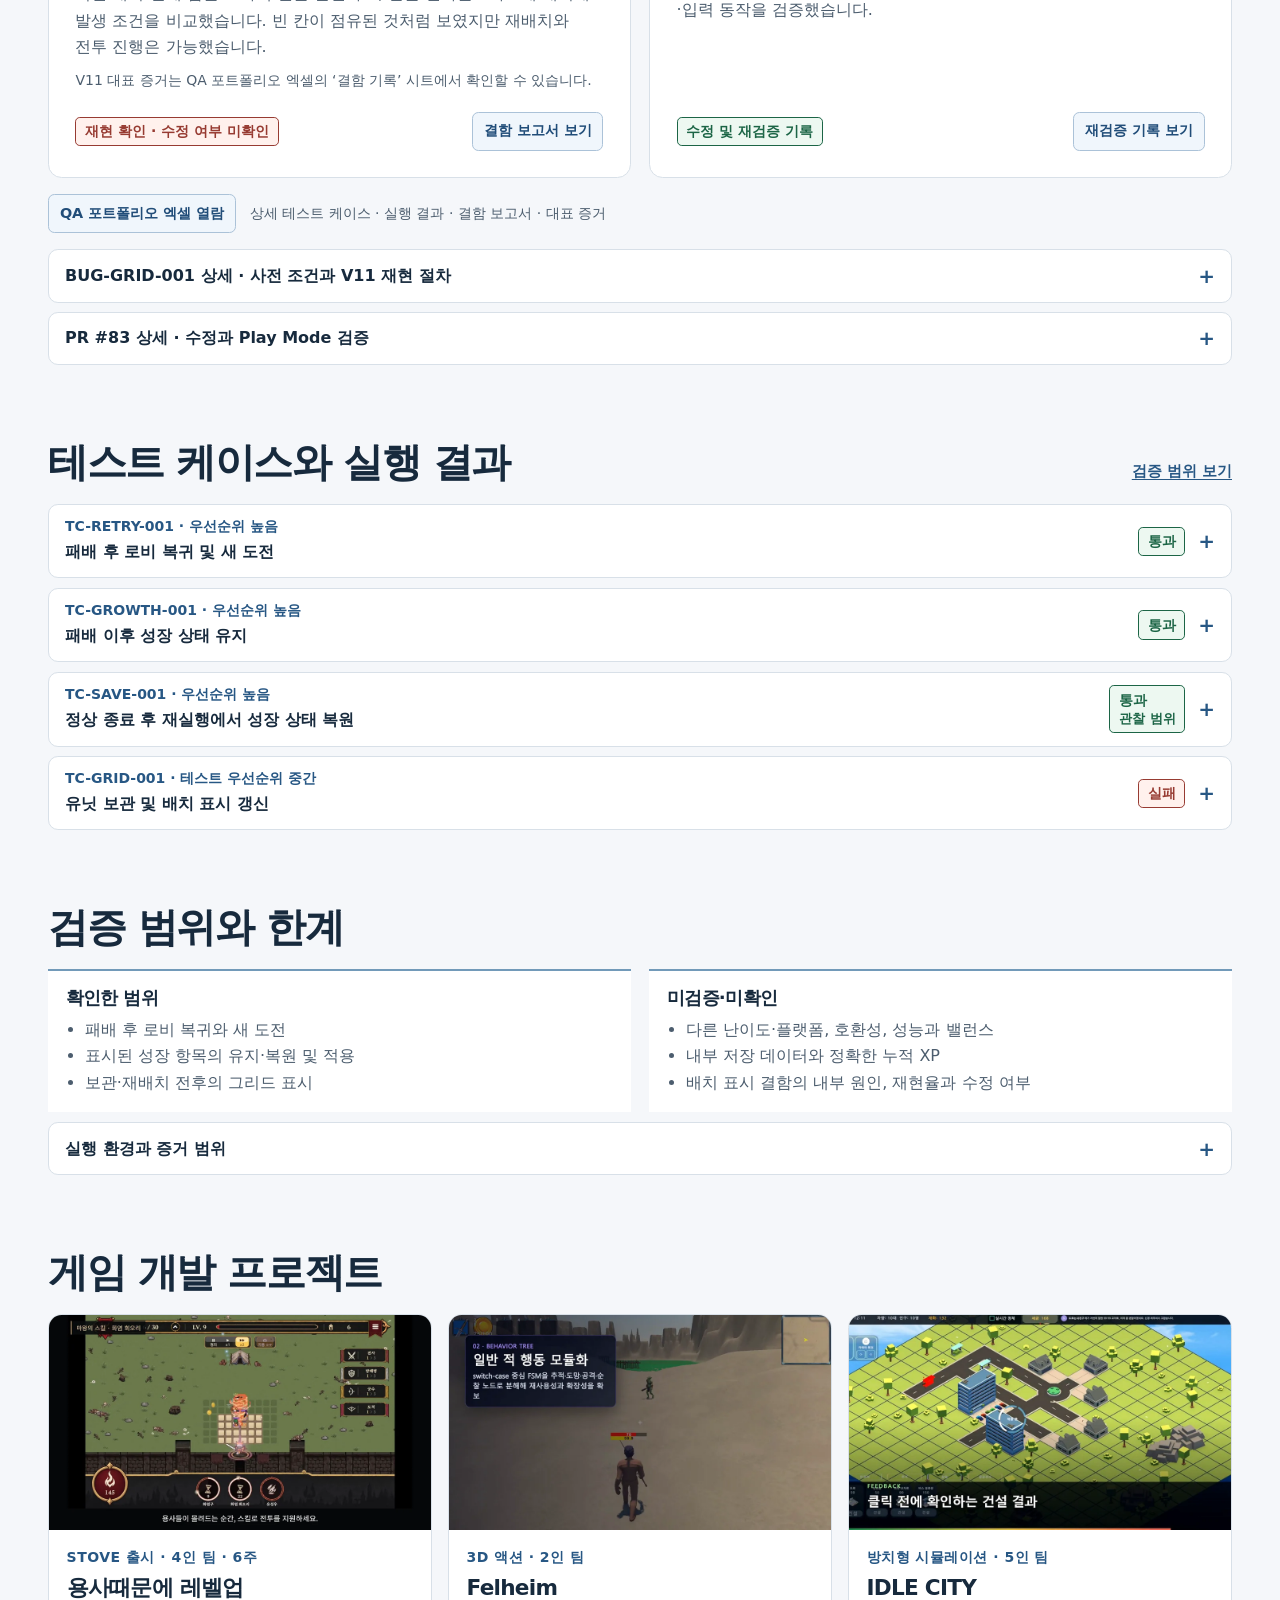
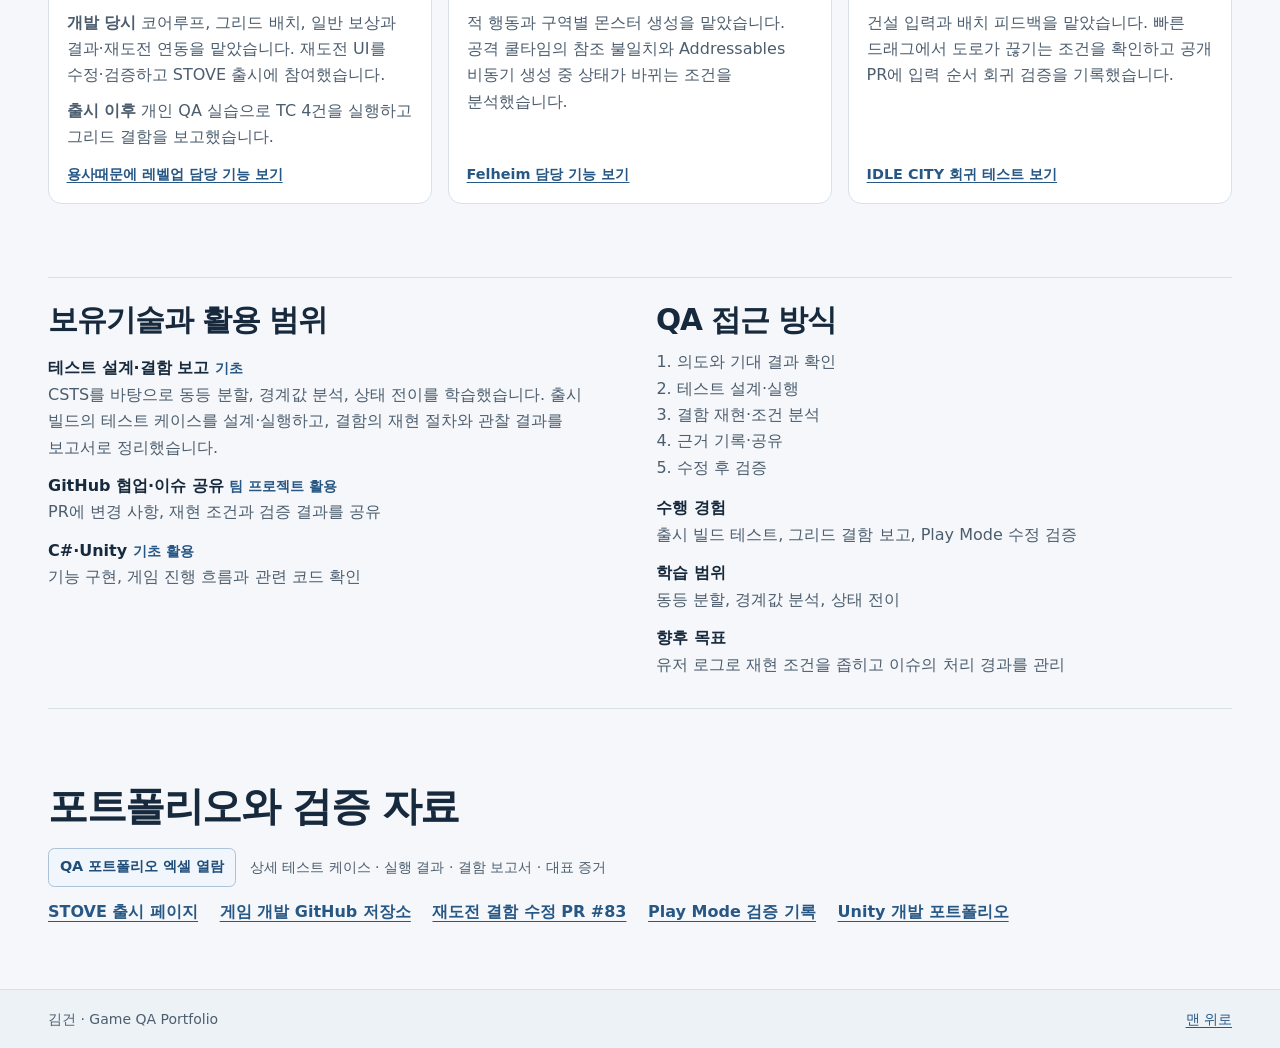
==== commit 3415bec5: "feat(qa): 포트폴리오 엑셀 열람 링크 추가" ====
--- a/qa/index.html
+++ b/qa/index.html
@@ -30,11 +30,15 @@
                     <p class="eyebrow">GAME QA PORTFOLIO</p>
                     <h1 id="intro-title">게임의 의도와<br>실제 동작의 차이를<br><em>검증합니다.</em></h1>
                     <p class="hero-lead">Unity·C# 팀 개발과 STOVE 출시 경험을 바탕으로 게임을 검증합니다. 출시 빌드의 결함 재현과 개발 중 수정·재검증을 기록했습니다.</p>
+                    <div class="hero-workbook">
+                        <a class="button primary" href="https://docs.google.com/spreadsheets/d/14lKbiZvA3CjX_xMVMN-wThZhL4Iw7ff_/edit?usp=drive_link&amp;ouid=108441143072113983678&amp;rtpof=true&amp;sd=true" target="_blank" rel="noopener" aria-describedby="workbook-hero-description">QA 포트폴리오 엑셀 열람</a>
+                        <p class="small" id="workbook-hero-description">상세 테스트 케이스 · 실행 결과 · 결함 보고서 · 대표 증거</p>
+                    </div>
                     <ul class="credentials" aria-label="기술과 학습 이력">
                         <li>Unity·C# 기초 활용</li><li>STOVE 출시 참여</li><li>CSTS 기반 테스트 이론 학습</li>
                     </ul>
                     <div class="actions">
-                        <a class="button primary" href="#featured-cases">대표 QA 사례 보기</a>
+                        <a class="button secondary" href="#featured-cases">대표 QA 사례 보기</a>
                         <a class="button secondary" href="#test-results">테스트 결과 보기</a>
                     </div>
                     <a class="hero-link" href="../index.html">개발 포트폴리오 보기</a>
@@ -79,7 +83,7 @@
                             <p class="eyebrow">개인 QA 실습 · BUG-GRID-001</p>
                             <h3 id="bug-title">유닛을 보관해도<br class="desktop-break"> 이전 배치 칸에 원이 남습니다</h3>
                             <p>직전 배치 칸에 남은 보라색 원을 발견하고, 같은 전사를 A와 B에 배치해 발생 조건을 비교했습니다. 빈 칸이 점유된 것처럼 보였지만 재배치와 전투 진행은 가능했습니다.</p>
-                            <p class="small case-source">V11 대표 증거는 별도 제출 QA 엑셀에서 확인할 수 있습니다.</p>
+                            <p class="small case-source">V11 대표 증거는 QA 포트폴리오 엑셀의 ‘결함 기록’ 시트에서 확인할 수 있습니다.</p>
                             <div class="card-footer">
                                 <span class="badge fail">재현 확인 · 수정 여부 미확인</span>
                                 <a class="detail-link" href="#bug-grid">결함 보고서 보기</a>
@@ -106,6 +110,11 @@
                             </div>
                         </div>
                     </article>
+                </div>
+
+                <div class="workbook-access">
+                    <a class="detail-link" href="https://docs.google.com/spreadsheets/d/14lKbiZvA3CjX_xMVMN-wThZhL4Iw7ff_/edit?usp=drive_link&amp;ouid=108441143072113983678&amp;rtpof=true&amp;sd=true" target="_blank" rel="noopener" aria-describedby="workbook-case-description">QA 포트폴리오 엑셀 열람</a>
+                    <p class="small" id="workbook-case-description">상세 테스트 케이스 · 실행 결과 · 결함 보고서 · 대표 증거</p>
                 </div>
 
                 <div class="case-details">
@@ -130,7 +139,7 @@
                                 <li><span class="timecode">V11 · 00:39</span><strong>B에 재배치해도 A의 원 유지</strong><p>같은 전사를 B에 배치해도 전투 시작 전 빈 A의 원이 남았습니다. 확인 구간 00:32–00:42, 후반은 전투 진입입니다.</p></li>
                                 <li><span class="timecode">V11 · 00:54</span><strong>다음 전투 후 빈 B에 원 잔류</strong><p>웨이브 3 준비에서 전사를 보관하자 B에 원이 남고 A의 원은 사라져 있었습니다. 확인 구간 00:50–00:54.</p></li>
                             </ol>
-                            <p class="record-note">V11 대표 이미지 4장은 지원서에 별도 첨부하는 QA 엑셀의 ‘결함 기록’에서 확인할 수 있습니다.</p>
+                            <p class="record-note">V11 대표 증거 이미지 4장은 QA 포트폴리오 엑셀의 ‘결함 기록’ 시트에서 확인할 수 있습니다.</p>
                             <p class="small">A의 표시 해제 시점, 내부 원인, 수정 여부는 미확인입니다. 수정 후 재테스팅 기록은 없습니다.</p>
                             <details class="disclosure nested">
                                 <summary>V6–V9 보조 관찰 기록</summary>
@@ -296,7 +305,10 @@
 
             <section id="resources" class="section resources" aria-labelledby="resources-title">
                 <header class="section-head"><h2 id="resources-title">포트폴리오와 검증 자료</h2></header>
-                <p>상세 테스트 케이스, 실행 결과, 결함 보고서와 V11 대표 증거는 지원서에 별도 첨부하는 QA 엑셀에 정리했습니다.</p>
+                <div class="workbook-access">
+                    <a class="detail-link" href="https://docs.google.com/spreadsheets/d/14lKbiZvA3CjX_xMVMN-wThZhL4Iw7ff_/edit?usp=drive_link&amp;ouid=108441143072113983678&amp;rtpof=true&amp;sd=true" target="_blank" rel="noopener" aria-describedby="workbook-resources-description">QA 포트폴리오 엑셀 열람</a>
+                    <p class="small" id="workbook-resources-description">상세 테스트 케이스 · 실행 결과 · 결함 보고서 · 대표 증거</p>
+                </div>
                 <ul>
                     <li><a href="https://store.onstove.com/ko/games/106167">STOVE 출시 페이지</a></li>
                     <li><a href="https://github.com/OZ-GAME-LAB/OZGL2_1">게임 개발 GitHub 저장소</a></li>
--- a/qa/style.css
+++ b/qa/style.css
@@ -63,6 +63,9 @@
 .button.primary:hover { background: #ffe2a8; }
 .button.secondary { color: var(--hero-text); border-color: #728296; }
 .button.secondary:hover { background: #263c51; }
+.hero-workbook { margin-top: 1.15rem; }
+.hero-workbook .button { min-height: 3.15rem; min-width: min(15rem, 100%); padding-inline: 1.15rem; font-size: 1rem; }
+.hero-workbook .small { margin-top: .4rem; color: var(--hero-muted); }
 .hero-link { display: inline-block; color: var(--hero-muted); font-size: .875rem; margin-top: .72rem; }
 .hero-media { border: 1px solid #576376; border-radius: var(--radius); overflow: hidden; background: var(--night); box-shadow: 0 1rem 2.5rem #08142185; }
 .hero-media img { width: 100%; }
@@ -111,6 +114,7 @@
 .badge-note { display: block; font-size: .83rem; white-space: nowrap; }
 .detail-link { display: inline-flex; min-height: 2.45rem; padding: .4rem .68rem; align-items: center; border: 1px solid #abc2d8; border-radius: .4rem; background: #f0f6fc; color: #214d79; font-size: .9rem; font-weight: 750; text-decoration: none; }
 .detail-link:hover { background: #e2edf9; }
+.workbook-access { display: flex; flex-wrap: wrap; align-items: center; gap: .45rem .85rem; margin-top: 1rem; }
 
 .case-details, .test-list { display: grid; gap: .57rem; }
 .case-details { margin-top: 1rem; }
@@ -185,6 +189,7 @@
     nav { gap: .35rem .9rem; }
     .hero-grid { grid-template-columns: minmax(0, 1fr); gap: 1.4rem; padding-block: 2.45rem 1.75rem; }
     .hero h1 { font-size: clamp(2.15rem, 8.7vw, 3.05rem); }
+    .hero-workbook .button { width: 100%; }
     .hero-media figcaption { padding: .52rem .7rem; }
     .overview { grid-template-columns: minmax(0, 1fr); }
     .metrics > div:first-child { border-left: 0; padding-left: 0; }
